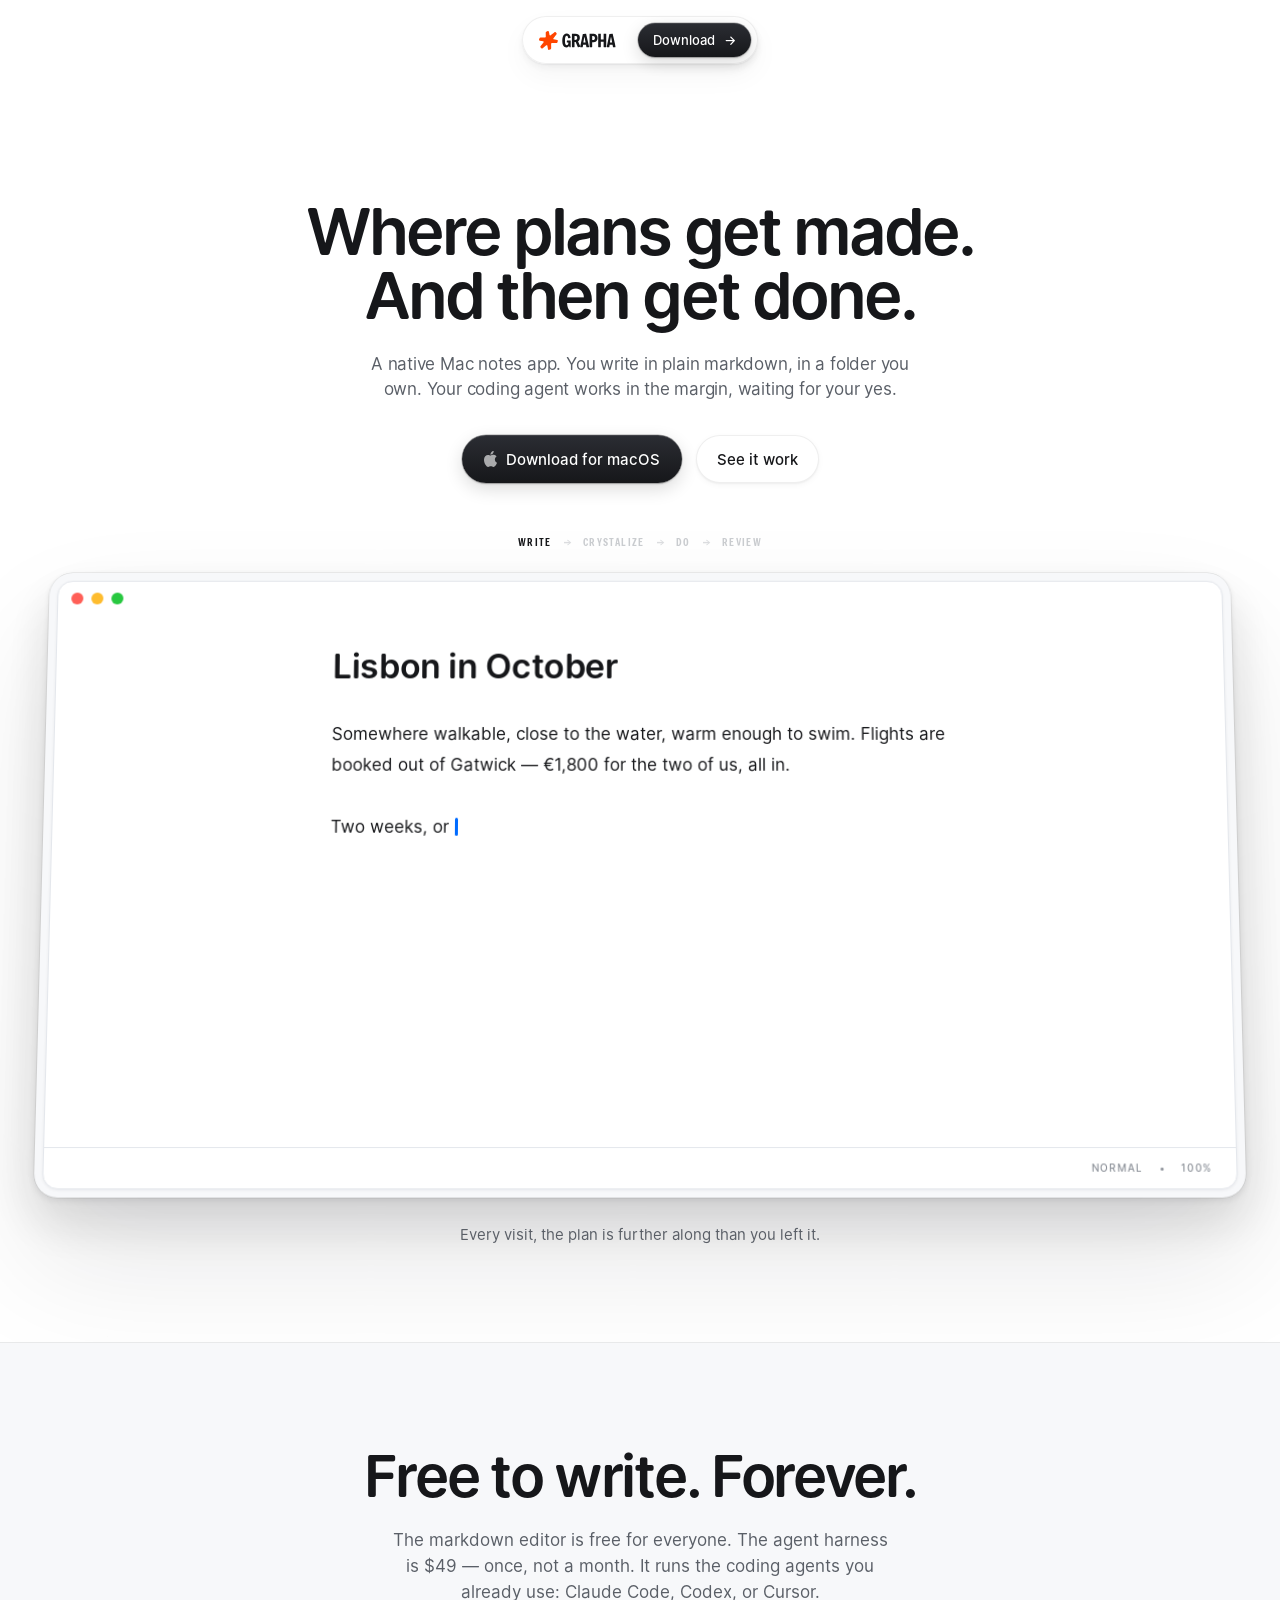
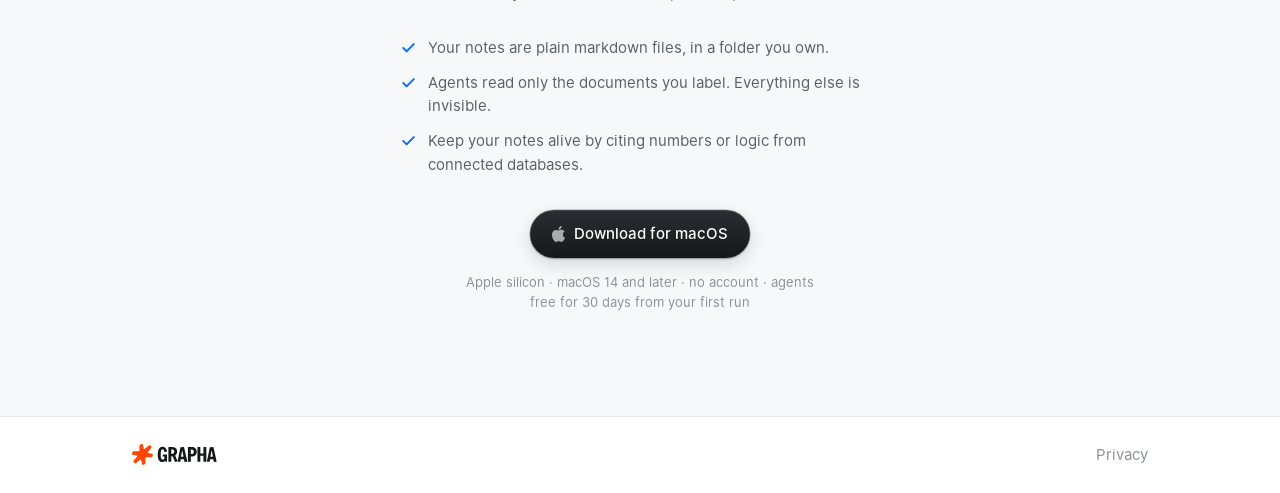
==== index.html @ da282845 "copy: the price is $49 Owner call, 2026-08-05 — decision 69 in the app repo. Both places the site st" ====
<!doctype html>
<html lang="en" id="top">
<head>
<meta charset="utf-8">
<meta name="viewport" content="width=device-width, initial-scale=1">
<title>Grapha — markdown notes your agents can work in</title>
<meta name="description" content="A native Mac notes app. Plain markdown in a folder you own, and your coding agent working inside it. Free to write, forever.">
<link rel="canonical" href="https://grapha.ai/">
<meta name="theme-color" content="#FFFFFF" media="(prefers-color-scheme: light)">
<meta name="theme-color" content="#0B0C0E" media="(prefers-color-scheme: dark)">
<link rel="icon" href="favicon.svg" type="image/svg+xml">

<meta property="og:type" content="website">
<meta property="og:site_name" content="Grapha">
<!-- The social title is the headline, because it is read directly beneath the
     card, which now carries that same sentence in Lora. `<title>` above stays
     the keyword-bearing one: it is what a search result shows, with no image
     next to it to disagree with. -->
<meta property="og:title" content="Where plans get made. And then get done.">
<meta property="og:description" content="Plain markdown on your Mac. Label a document and your coding agent works inside it — commenting, suggesting, waiting for your yes.">
<meta property="og:image" content="https://grapha.ai/og.png">
<meta property="og:url" content="https://grapha.ai/">
<meta name="twitter:card" content="summary_large_image">

<link rel="preload" href="fonts/OpenRunde-Regular.woff2" as="font" type="font/woff2" crossorigin>
<link rel="preload" href="fonts/OpenRunde-Semibold.woff2" as="font" type="font/woff2" crossorigin>
<link rel="preload" href="fonts/Lora-roman-latin.woff2" as="font" type="font/woff2" crossorigin>
<link rel="stylesheet" href="styles.css">
<!-- `js` on the root lets the stylesheet pre-hide the demo's later beats. The
     static markup below is the FINISHED demo, so a dead script still shows a
     complete product shot. -->
<script>document.documentElement.classList.add('js')</script>
<!-- Gives the page a keyboard and a mouse: every click and keystroke the
     VISITOR makes. Independent of `demo.js` — the mock's auto-typing is
     deliberately silent, and neither file can reach the other. -->
<script src="sound.js" defer></script>
<script src="demo.js" defer></script>

<script type="application/ld+json">
{
  "@context": "https://schema.org",
  "@type": "SoftwareApplication",
  "name": "Grapha",
  "applicationCategory": "ProductivityApplication",
  "operatingSystem": "macOS 14",
  "description": "A native Mac notes app. Markdown files on your disk, coding agents in the margin, and nothing to file.",
  "offers": {
    "@type": "Offer",
    "price": "49",
    "priceCurrency": "USD",
    "description": "One payment. Free to write forever; the key unlocks the agents."
  }
}
</script>
</head>
<body>
<svg width="0" height="0" style="position:absolute" aria-hidden="true" focusable="false">
  <symbol id="grapha-wordmark" viewBox="0 0 804 199">
    <path fill-rule="evenodd" clip-rule="evenodd" d="M182.328 21.8473C185.977 25.4969 185.837 31.8187 181.998 36.6606L151.842 74.7017C148.225 79.2641 149.75 85.2522 154.774 86.2173L190.325 93.0461C196.08 94.1515 199.072 99.8552 197.091 105.945L193.588 116.712C191.731 122.421 186.092 126.608 180.443 126.473L136.043 125.412C131.259 125.298 126.787 129.75 126.876 134.539L127.733 180.944C127.838 186.608 123.611 192.236 117.888 194.056L107.163 197.467C101.055 199.409 95.3732 196.355 94.3269 190.566L87.6107 153.408C86.695 148.342 80.6898 146.768 76.0992 150.39L39.1223 179.566C34.2822 183.385 27.9773 183.517 24.3354 179.875L16.7342 172.274C13.0879 168.627 13.2246 162.313 17.0547 157.472L46.8165 119.853C50.4278 115.289 48.8975 109.305 43.873 108.344L7.38451 101.366C1.62463 100.264 -1.37145 94.5586 0.610627 88.4657L4.11006 77.7084C5.96738 71.999 11.6076 67.8114 17.2569 67.9475L61.822 69.0208C66.5868 69.1356 71.0475 64.7194 70.9913 59.943L70.4871 17.0614C70.4207 11.4185 74.638 5.83369 80.333 4.02281L91.1473 0.584066C97.2463 -1.35531 102.922 1.68673 103.98 7.46199L110.28 41.8691C111.208 46.9343 117.225 48.4932 121.81 44.856L159.937 14.6071C164.779 10.7654 171.104 10.6232 174.755 14.274L182.328 21.8473Z" fill="#FF4500"/>
    <path d="M287.104 171.604C273.712 171.604 263.11 165.714 255.298 153.934C247.61 142.154 243.766 124.67 243.766 101.482C243.766 86.23 245.378 73.024 248.602 61.864C251.826 50.704 256.91 42.086 263.854 36.01C270.922 29.934 280.036 26.896 291.196 26.896C299.752 26.896 306.882 28.88 312.586 32.848C318.29 36.692 322.63 42.024 325.606 48.844C328.401 54.8811 330.137 61.775 330.815 69.5257C330.944 71.0012 329.93 72.3205 328.481 72.6272L308.955 76.7604C307.151 77.1423 305.437 75.82 305.266 73.9836C304.941 70.5037 304.405 67.2698 303.658 64.282C302.79 60.19 301.302 56.904 299.194 54.424C297.21 51.944 294.234 50.704 290.266 50.704C285.058 50.704 281.152 53.06 278.548 57.772C275.944 62.484 274.208 68.746 273.34 76.558C272.472 84.246 272.038 92.678 272.038 101.854C272.038 107.558 272.224 113.2 272.596 118.78C272.968 124.236 273.774 129.196 275.014 133.66C276.254 138 278.114 141.534 280.594 144.262C283.198 146.866 286.608 148.168 290.824 148.168C295.04 148.168 298.326 147.052 300.682 144.82C303.162 142.464 304.898 139.612 305.89 136.264C307.006 132.916 307.564 129.692 307.564 126.592V122.152C307.564 120.495 306.22 119.152 304.564 119.152H293.85C292.045 119.152 290.649 117.57 290.873 115.78L292.727 100.948C292.915 99.4466 294.191 98.32 295.704 98.32H329.116C330.772 98.32 332.116 99.6631 332.116 101.32V166.371C332.116 167.876 331.001 169.148 329.509 169.345L322.216 170.31C320.664 170.516 319.216 169.493 318.889 167.962L317.691 162.352C317.102 159.593 312.998 158.897 311.073 160.959C309.279 162.883 307.179 164.695 304.774 166.396C299.814 169.868 293.924 171.604 287.104 171.604Z" fill="currentColor"/>
    <path d="M410.927 171.005C409.428 171.549 407.764 170.825 407.142 169.356L385.219 117.633C384.749 116.524 383.662 115.804 382.457 115.804H375.168C373.511 115.804 372.168 117.147 372.168 118.804V166C372.168 167.657 370.825 169 369.168 169H347.826C346.169 169 344.826 167.657 344.826 166V32.5C344.826 30.8431 346.169 29.5 347.826 29.5H379.794C394.922 29.5 406.702 32.972 415.134 39.916C423.566 46.736 427.782 57.586 427.782 72.466C427.782 80.402 426.108 87.408 422.76 93.484C419.938 98.8033 415.975 103.22 410.871 106.733C409.617 107.597 409.098 109.225 409.725 110.612L432.027 159.911C432.747 161.503 431.96 163.371 430.317 163.967L410.927 171.005ZM372.168 91.042C372.168 92.6988 373.511 94.042 375.168 94.042H378.492C384.444 94.042 389.528 92.306 393.744 88.834C398.084 85.362 400.254 79.968 400.254 72.652C400.254 64.592 398.27 59.012 394.302 55.912C390.334 52.812 385.064 51.262 378.492 51.262H375.168C373.511 51.262 372.168 52.6051 372.168 54.262V91.042Z" fill="currentColor"/>
    <path d="M500.502 171.35C498.984 171.495 497.599 170.478 497.282 168.986L492.389 145.896C492.095 144.51 490.872 143.518 489.454 143.518H464.478C463.012 143.518 461.762 144.576 461.519 146.021L458.082 166.497C457.839 167.942 456.588 169 455.123 169H434.374C432.473 169 431.052 167.255 431.436 165.393L458.711 33.2975C458.973 32.03 460.018 31.0733 461.303 30.9241L490.144 27.578C491.664 27.4016 493.073 28.398 493.414 29.8901L524.419 165.67C524.822 167.435 523.581 169.152 521.778 169.324L500.502 171.35ZM477.563 65.77C477.235 64.0167 474.713 64.0464 474.426 65.8069L474.401 65.956L464.833 117.276C464.489 119.122 465.905 120.826 467.782 120.826H484.706C486.595 120.826 488.013 119.102 487.65 117.249L477.563 65.77Z" fill="currentColor"/>
    <path d="M532.845 169C531.188 169 529.845 167.657 529.845 166V32.5C529.845 30.8431 531.188 29.5 532.845 29.5H562.953C579.445 29.5 591.907 33.22 600.339 40.66C608.895 47.976 613.173 58.826 613.173 73.21C613.173 87.718 608.833 98.878 600.153 106.69C591.597 114.378 579.197 118.222 562.953 118.222H560.187C558.53 118.222 557.187 119.565 557.187 121.222V166C557.187 167.657 555.844 169 554.187 169H532.845ZM557.187 92.53C557.187 94.1869 558.53 95.53 560.187 95.53H564.999C571.695 95.53 576.841 93.67 580.437 89.95C584.033 86.106 585.831 80.712 585.831 73.768C585.831 59.384 578.887 52.192 564.999 52.192H560.187C558.53 52.192 557.187 53.5351 557.187 55.192V92.53Z" fill="currentColor"/>
    <path d="M623.266 169C621.609 169 620.266 167.657 620.266 166V32.5C620.266 30.8431 621.609 29.5 623.266 29.5H644.608C646.265 29.5 647.608 30.8431 647.608 32.5V86.764C647.608 88.4208 648.951 89.764 650.608 89.764H673.996C675.653 89.764 676.996 88.4208 676.996 86.764V32.5C676.996 30.8431 678.339 29.5 679.996 29.5H701.338C702.995 29.5 704.338 30.8431 704.338 32.5V166C704.338 167.657 702.995 169 701.338 169H679.996C678.339 169 676.996 167.657 676.996 166V115.456C676.996 113.799 675.653 112.456 673.996 112.456H650.608C648.951 112.456 647.608 113.799 647.608 115.456V166C647.608 167.657 646.265 169 644.608 169H623.266Z" fill="currentColor"/>
    <path d="M778.848 171.35C777.33 171.495 775.945 170.478 775.628 168.986L770.735 145.896C770.442 144.51 769.218 143.518 767.801 143.518H742.824C741.359 143.518 740.108 144.576 739.865 146.021L736.428 166.497C736.185 167.942 734.934 169 733.469 169H712.72C710.819 169 709.398 167.255 709.782 165.393L737.057 33.2975C737.319 32.03 738.364 31.0733 739.649 30.9241L768.49 27.578C770.01 27.4016 771.419 28.398 771.76 29.8901L802.765 165.67C803.168 167.435 801.927 169.152 800.125 169.324L778.848 171.35ZM755.909 65.77C755.581 64.0167 753.059 64.0464 752.772 65.8069L752.747 65.956L743.179 117.276C742.835 119.122 744.251 120.826 746.128 120.826H763.053C764.941 120.826 766.36 119.102 765.997 117.249L755.909 65.77Z" fill="currentColor"/>
  </symbol>
</svg>

<!-- is-on in the markup so a script failure still shows a page. -->
<div id="e">
  <div class="grain" aria-hidden="true"></div>

  <div class="nav-hold">
    <nav class="nav">
      <a class="brand" href="#top" aria-label="Grapha">
        <svg class="wm" viewBox="0 0 804 199" role="img" aria-label="Grapha"><use href="#grapha-wordmark"/></svg>
      </a>
      <a class="cta" href="https://github.com/princeharshan/grapha-site/releases/latest/download/Grapha.dmg">Download <span aria-hidden="true">&rarr;</span></a>
    </nav>
  </div>

  <!-- ── Hero ──────────────────────────────────────────────────────────── -->
  <header class="hero">
    <div class="wrap">
      <!-- Two lines, one sentence each (owner, 2026-08-03). The space before
           the <br> is load-bearing: the phone breakpoint hides the break and
           lets `text-wrap: balance` re-wrap, and without it the words would
           weld into "made.And". A space immediately before a forced break is
           trimmed at the line end, so it costs the desktop composition
           nothing. -->
      <h1>Where plans get made. <br>And then get done.</h1>
      <p class="sub">
        A native Mac notes app. You write in plain markdown, in a folder you
        own. Your coding agent works in the margin, waiting for your yes.
      </p>
      <div class="buttons">
        <a class="cta" href="https://github.com/princeharshan/grapha-site/releases/latest/download/Grapha.dmg">
          <svg class="os" width="13" height="16" viewBox="0 0 814 1000" fill="currentColor" aria-hidden="true"><path d="M788.1 340.9c-5.8 4.5-108.2 62.2-108.2 190.5 0 148.4 130.3 200.9 134.2 202.2-.6 3.2-20.7 71.9-68.7 141.9-42.8 61.6-87.5 123.1-155.5 123.1s-85.5-39.5-164-39.5c-76.5 0-103.7 40.8-165.9 40.8s-105.6-57-155.5-127C46.7 790.7 0 663 0 541.8c0-194.4 126.4-297.5 250.8-297.5 66.1 0 121.2 43.4 162.7 43.4 39.5 0 101.1-46 176.3-46 28.5 0 130.9 2.6 198.3 99.2zm-234-181.5c31.1-36.9 53.1-88.1 53.1-139.3 0-7.1-.6-14.3-1.9-20.1-50.6 1.9-110.8 33.7-147.1 75.8-28.5 32.4-55.1 83.6-55.1 135.5 0 7.8 1.3 15.6 1.9 18.1 3.2.6 8.4 1.3 13.6 1.3 45.4 0 102.5-30.4 135.5-71.3z"/></svg>
          Download for macOS
        </a>
        <a class="cta-quiet" href="#demo">See it work</a>
      </div>
    </div>

    <!--
      The product, drawn to the app's own measurements rather than sketched:
      the 8px grey frame on all four sides, the traffic lights landing ON the
      white card, the Esc pill inside it, a 660px Lora reading column, the 40px
      bottom bar at 10px/0.12em, and the comments panel sitting in the grey the
      canvas floats on. Numbers from `editor/src/host/host.css` and
      `Grapha/UI/GraphaDesign.swift`, not from a screenshot.

      It is also the demo. demo.js plays the loop inside it on repeat —
      typing, a comment sliding in, the checklist ticking, a suggestion —
      until the visitor interacts: the chapter names jump the playhead, and
      Accept/Reject are real. Deciding stops the theatre and hands the
      visitor the pen (the column becomes editable). The markup below is the
      FINISHED state, so with no script the page still shows a complete
      product shot.
    -->
    <div class="stage" id="demo">
      <div class="glow" aria-hidden="true"></div>
      <div class="demo-steps">
        <button class="dstep" type="button" data-ch="0">Write</button><span class="darr" aria-hidden="true">&rarr;</span>
        <button class="dstep" type="button" data-ch="1">Crystalize</button><span class="darr" aria-hidden="true">&rarr;</span>
        <button class="dstep" type="button" data-ch="2">Do</button><span class="darr" aria-hidden="true">&rarr;</span>
        <button class="dstep on" type="button" data-ch="3">Review</button>
        <button class="dreplay" type="button" hidden>Replay</button>
      </div>
      <div class="app-hold">
        <div class="app" id="app">
          <span class="app-lights" aria-hidden="true"><i></i><i></i><i></i></span>
          <div class="app-row">
            <div class="app-card">
              <span class="app-note" id="app-note" hidden>Edited just now</span>
              <div class="app-scroll">
                <div class="app-col" id="doc">
                  <h1>Lisbon in October</h1>
                  <p>
                    Somewhere walkable, close to the water, warm enough to
                    swim. Flights are booked out of Gatwick &mdash; &euro;1,800
                    for the two of us, all in.
                  </p>
                  <p id="p2"><span class="sug-del">Two weeks, or ten days &mdash; decide when it gets closer.</span> <span class="sug-add">10&ndash;19 October, nine nights.</span></p>
                  <div class="sug-bar" data-beat>
                    <span class="mark mark-claude"></span>
                    <span class="sug-who">Claude suggests</span>
                    <button class="mini rej" type="button">Reject</button>
                    <button class="mini ok" type="button">Accept</button>
                  </div>
                  <ul class="d-todo" data-beat>
                    <li class="done"><span class="dbox"><svg viewBox="0 0 16 16" fill="none" stroke="currentColor" stroke-width="2.4" stroke-linecap="round" stroke-linejoin="round"><path d="M3 8.4 6.2 11.6 13 4.8"/></svg></span>Shortlist walkable neighbourhoods</li>
                    <li class="done"><span class="dbox"><svg viewBox="0 0 16 16" fill="none" stroke="currentColor" stroke-width="2.4" stroke-linecap="round" stroke-linejoin="round"><path d="M3 8.4 6.2 11.6 13 4.8"/></svg></span>Compare flights, three sources</li>
                    <li><span class="dbox"><svg viewBox="0 0 16 16" fill="none" stroke="currentColor" stroke-width="2.4" stroke-linecap="round" stroke-linejoin="round"><path d="M3 8.4 6.2 11.6 13 4.8"/></svg></span>Book the apartment</li>
                  </ul>
                  <p class="d-budget" data-beat>Left after flights: <span class="chip-metric" id="chip">&euro;1,240</span>.</p>
                </div>
              </div>
              <div class="app-bar">
                <span class="bpill lp-violet" id="bar-label">TRIP</span>
                <span class="bgrow"></span>
                <span class="bi">Normal</span>
                <span class="bsep">&bull;</span>
                <span class="bi bnum">100%</span>
              </div>
            </div>

            <div class="app-panel" id="panel">
              <div class="pcard" id="pcard">
                <div class="ptype">Comment</div>
                <div class="pquote">Two weeks, or ten days &mdash; decide when it gets closer.</div>
                <div class="pwho">
                  <span class="mark mark-claude"></span>
                  <span class="pname">Claude</span>
                  <span class="pwhen">just now</span>
                </div>
                <p class="pbody">
                  The dates decide everything else &mdash; the flights, the
                  apartment, whether the water is still warm. The cheapest
                  window that fits your list: 10&ndash;19 October.
                </p>
                <div class="pacts">
                  <button class="pbtn" type="button" data-act="resolve">Resolve</button>
                </div>
              </div>
            </div>
          </div>
        </div>
      </div>
      <p class="stage-foot">Every visit, the plan is further along than you left it.<span class="foot-hint" hidden> Go on &mdash; click in and type.</span></p>
    </div>
  </header>

  <!-- ── Free / price ──────────────────────────────────────────────────
       The one section after the loop. The editor is free; the harness is the
       thing with a price, said once and quietly. The claims the deleted
       sections used to make survive as the three ticks.
  -->
  <section id="e-price" class="end tinted">
    <div class="glow" aria-hidden="true"></div>
    <div class="wrap">
      <h2>Free to write. Forever.</h2>
      <p>
        The markdown editor is free for everyone. The agent harness is $49
        &mdash; once, not a month. It runs the coding agents you already use:
        Claude Code, Codex, or Cursor.
      </p>
      <ul class="ticks">
        <li><svg viewBox="0 0 16 16" fill="none" stroke="currentColor" stroke-width="1.8" stroke-linecap="round" stroke-linejoin="round"><path d="M3 8.4 6.2 11.6 13 4.8"/></svg><span>Your notes are plain markdown files, in a folder you own.</span></li>
        <li><svg viewBox="0 0 16 16" fill="none" stroke="currentColor" stroke-width="1.8" stroke-linecap="round" stroke-linejoin="round"><path d="M3 8.4 6.2 11.6 13 4.8"/></svg><span>Agents read only the documents you label. Everything else is invisible.</span></li>
        <li><svg viewBox="0 0 16 16" fill="none" stroke="currentColor" stroke-width="1.8" stroke-linecap="round" stroke-linejoin="round"><path d="M3 8.4 6.2 11.6 13 4.8"/></svg><span>Keep your notes alive by citing numbers or logic from connected databases.</span></li>
      </ul>
      <div class="buttons">
        <a class="cta" href="https://github.com/princeharshan/grapha-site/releases/latest/download/Grapha.dmg">
          <svg class="os" width="13" height="16" viewBox="0 0 814 1000" fill="currentColor" aria-hidden="true"><path d="M788.1 340.9c-5.8 4.5-108.2 62.2-108.2 190.5 0 148.4 130.3 200.9 134.2 202.2-.6 3.2-20.7 71.9-68.7 141.9-42.8 61.6-87.5 123.1-155.5 123.1s-85.5-39.5-164-39.5c-76.5 0-103.7 40.8-165.9 40.8s-105.6-57-155.5-127C46.7 790.7 0 663 0 541.8c0-194.4 126.4-297.5 250.8-297.5 66.1 0 121.2 43.4 162.7 43.4 39.5 0 101.1-46 176.3-46 28.5 0 130.9 2.6 198.3 99.2zm-234-181.5c31.1-36.9 53.1-88.1 53.1-139.3 0-7.1-.6-14.3-1.9-20.1-50.6 1.9-110.8 33.7-147.1 75.8-28.5 32.4-55.1 83.6-55.1 135.5 0 7.8 1.3 15.6 1.9 18.1 3.2.6 8.4 1.3 13.6 1.3 45.4 0 102.5-30.4 135.5-71.3z"/></svg>
          Download for macOS
        </a>
      </div>
      <p class="fine">Apple silicon &middot; macOS 14 and later &middot; no account &middot; agents free for 30 days from your first run</p>
    </div>
  </section>

  <footer>
    <div class="wrap">
      <div class="fbot">
        <a class="brand" href="#top" aria-label="Grapha">
          <svg class="wm" viewBox="0 0 804 199" role="img" aria-label="Grapha"><use href="#grapha-wordmark"/></svg>
        </a>
        <span class="grow"></span>
        <a href="privacy.html">Privacy</a>
      </div>
    </div>
  </footer>
</div>

</body>
</html>
---- styles.css ----
/* Generated by site/concepts/tools/mksite.py — edit concepts/base.css and concepts/e.css. */

@font-face { font-family: "Open Runde"; src: url("fonts/OpenRunde-Regular.woff2") format("woff2"); font-weight: 400; font-style: normal; font-display: swap; }
@font-face { font-family: "Open Runde"; src: url("fonts/OpenRunde-Medium.woff2") format("woff2"); font-weight: 500; font-style: normal; font-display: swap; }
@font-face { font-family: "Open Runde"; src: url("fonts/OpenRunde-Semibold.woff2") format("woff2"); font-weight: 600; font-style: normal; font-display: swap; }
@font-face { font-family: "Lora"; src: url("fonts/Lora-roman-latin.woff2") format("woff2"); font-weight: 400; font-style: normal; font-display: swap; }
@font-face { font-family: "Lora"; src: url("fonts/Lora-italic-latin.woff2") format("woff2"); font-weight: 400; font-style: italic; font-display: swap; }
@font-face { font-family: "JetBrains Mono"; src: url("fonts/JetBrainsMono-Regular.woff2") format("woff2"); font-weight: 400; font-style: normal; font-display: swap; }
@font-face { font-family: "Freeman"; src: url("fonts/Freeman-Regular.woff2") format("woff2"); font-weight: 400; font-style: normal; font-display: swap; }

/* Agent marks. Cursor's and Codex's are near-black, so each sits on the
   same faint neutral disc rather than a white badge — the app's own
   invisible-mask trick, which survives either ground. */
.mark { background-repeat: no-repeat; background-position: center; }
.mark-claude { background-image: url("logos/claude.png"); }
.mark-cursor { background-image: url("logos/cursor.png"); }
.mark-codex { background-image: url("logos/codex.png"); }

/* ═══════════════════════════════════════════════════════════════════════════
   Shared ground for the three landing-page concepts.

   Tokens start from the app's own (DESIGN-SYSTEM.md) and warm the *ground*
   only — this page is the edge layer, where the brand spec says colour and
   warmth are allowed. The editor surfaces drawn inside the page keep the
   app's real cool neutrals so a screenshot never disagrees with the product.
   ═══════════════════════════════════════════════════════════════════════════ */

:root {
  /* Ground — mostly pure white (owner, 2026-08-02). `--paper-deep` is the
     app's own grey (`--page` / GraphaDesign canvas) and is the CONTRAST
     ground: the few sections that need to separate, and nothing else. */
  --paper:        #FFFFFF;
  --paper-deep:   #F7F8FA;
  --surface:      #FFFFFF;
  --surface-sunk: #F7F8FA;

  /* The app's real editor neutrals — cool, unchanged, for product surfaces. */
  --app-canvas:   #F7F8FA;
  --app-surface:  #FFFFFF;
  --app-hairline: #E4E7EC;

  /* The primary button inverts with the ground: dark pill on light, light
     pill on dark. Declared as tokens so one `.cta` serves both themes. */
  --cta-top:  #2B2D33;
  --cta-bot:  #16171A;
  --cta-fg:   #FFFFFF;
  --cta-ts:   0 1px 1px rgba(0, 0, 0, 0.18);
  --cta-edge: rgba(255, 255, 255, 0.10);

  /* Atmosphere. Light pages get almost none of it; dark pages get all of it. */
  --grain:     0;
  /* Pure white means pure white (owner, 2026-08-02): no wash under the hero or
     the closing block, and no halo behind the primary button. Dark keeps all
     three — on a near-black ground the glow is what stops the page reading as
     one flat rectangle. */
  --glow-a:    transparent;
  --glow-b:    transparent;
  --halo-base: transparent;

  --ink:      #16171A;
  --ink-2:    #5A5F67;
  --ink-3:    #8B9098;
  --hairline: rgba(22, 23, 26, 0.065);
  --hairline-2: rgba(22, 23, 26, 0.13);

  --accent:      #006BFF;
  --accent-tint: #E3EEFF;
  --accent-ink:  #0057D1;

  /* Spark palette — the brand's content hues. Used one per section, never two
     in the same frame. */
  --sp-blue:   #0086FC;
  --sp-sky:    #57BEF7;
  --sp-violet: #7A5CFF;
  --sp-green:  #17B877;
  --sp-sun:    #FFB024;
  --sp-coral:  #F26B45;
  --sp-pink:   #F368AC;

  --tint-violet: #ECE7FF;
  --tint-green:  #DBF6EA;
  --tint-sun:    #FFF1D2;
  --tint-coral:  #FDE6DD;

  --font-ui:    "Open Runde", -apple-system, BlinkMacSystemFont, sans-serif;
  --font-prose: "Lora", Georgia, serif;
  --font-mono:  "JetBrains Mono", ui-monospace, SFMono-Regular, monospace;
  /* The page's display voice — the demo's chapter row, and nothing else. The
     hero was set in this and reverted to Open Runde (owner, 2026-08-03).
     Freeman ships ONE weight (400): anything set in it must ask for 400, or
     the browser synthesises a bold and smears the drawing. */
  --font-display: "Freeman", "Open Runde", -apple-system, sans-serif;

  /* One scale, used everywhere. */
  --t-11: 11px; --t-13: 13px; --t-15: 15px; --t-17: 17px;
  --t-21: 21px; --t-27: 27px; --t-34: 34px; --t-44: 44px; --t-60: 60px;

  --r-chip: 8px; --r-control: 12px; --r-card: 16px; --r-big: 24px; --r-pill: 999px;

  --page: 1080px;
  --column: 680px;

  /* Single light source, top-down, neutral-not-black (visual-shadow-direction,
     visual-no-pure-black-shadow, visual-layered-shadows). */
  --lift-1: 0 1px 2px rgba(22, 23, 26, 0.05),
            0 2px 6px rgba(22, 23, 26, 0.04);
  --lift-2: 0 1px 2px rgba(22, 23, 26, 0.06),
            0 4px 10px rgba(22, 23, 26, 0.05),
            0 12px 28px rgba(22, 23, 26, 0.04);
  --lift-3: 0 2px 4px rgba(22, 23, 26, 0.07),
            0 10px 24px rgba(22, 23, 26, 0.07),
            0 32px 64px rgba(22, 23, 26, 0.07);

  --t-press: 140ms;
  --t-state: 220ms;
  --t-move:  340ms;
  --ease-out: cubic-bezier(0.22, 1, 0.36, 1);
  --ease-in:  cubic-bezier(0.64, 0, 0.78, 0);
  --ease-soft: cubic-bezier(0.2, 0.85, 0.25, 1);
}

@media (prefers-color-scheme: dark) { :root { color-scheme: dark; } }
:root[data-theme="dark"] { color-scheme: dark; }
:root[data-theme="light"] { color-scheme: light; }

/* Token-level dark. Components never style inside a media query. */
@media (prefers-color-scheme: dark) {
  :root {
    /* Night is nearly black (owner, 2026-08-02: "I also like the blackness of
       dark mode, of option D"). These are D's grounds — the page darker than
       the cards it holds, so elevation still reads without a single hairline
       getting brighter. */
    --paper:        #0B0C0E;
    --paper-deep:   #08090A;
    --surface:      #17181C;
    --surface-sunk: #101115;

    --app-canvas:   #101114;
    --app-surface:  #1A1B1F;
    --app-hairline: #26272C;

    --cta-top:  #FFFFFF;
    --cta-bot:  #E6E7EA;
    --cta-fg:   #0E0F12;
    --cta-ts:   none;
    --cta-edge: rgba(255, 255, 255, 0.90);

    --grain:     0.5;
    --glow-a:    rgba(76, 147, 255, 0.46);
    --glow-b:    rgba(122, 92, 255, 0.20);
    --halo-base: rgba(76, 147, 255, 0.30);

    --ink:      #F2F3F5;
    --ink-2:    #A8ADB5;
    --ink-3:    #767B83;
    --hairline: rgba(255, 250, 245, 0.10);
    --hairline-2: rgba(255, 250, 245, 0.18);

    --accent:      #3A8BFF;
    --accent-tint: #16243D;
    --accent-ink:  #77AEFF;

    --tint-violet: #221D3B;
    --tint-green:  #0E2A21;
    --tint-sun:    #2E2413;
    --tint-coral:  #301B15;

    --lift-1: inset 0 1px 0 0 rgba(255, 250, 245, 0.05),
              0 1px 2px rgba(0, 0, 0, 0.40);
    --lift-2: inset 0 1px 0 0 rgba(255, 250, 245, 0.06),
              0 2px 4px rgba(0, 0, 0, 0.44),
              0 12px 32px rgba(0, 0, 0, 0.32);
    --lift-3: inset 0 1px 0 0 rgba(255, 250, 245, 0.07),
              0 4px 8px rgba(0, 0, 0, 0.48),
              0 32px 64px rgba(0, 0, 0, 0.42);
  }
}

:root[data-theme="dark"] {
  --paper:        #0B0C0E;
  --paper-deep:   #08090A;
  --surface:      #17181C;
  --surface-sunk: #101115;
  --cta-top:  #FFFFFF;
  --cta-bot:  #E6E7EA;
  --cta-fg:   #0E0F12;
  --cta-ts:   none;
  --cta-edge: rgba(255, 255, 255, 0.90);
  --grain:     0.5;
  --glow-a:    rgba(76, 147, 255, 0.46);
  --glow-b:    rgba(122, 92, 255, 0.20);
  --halo-base: rgba(76, 147, 255, 0.30);
  --app-canvas:   #101114;
  --app-surface:  #1A1B1F;
  --app-hairline: #26272C;
  --ink:      #F2F3F5;
  --ink-2:    #A8ADB5;
  --ink-3:    #767B83;
  --hairline: rgba(255, 250, 245, 0.10);
  --hairline-2: rgba(255, 250, 245, 0.18);
  --accent:      #3A8BFF;
  --accent-tint: #16243D;
  --accent-ink:  #77AEFF;
  --tint-violet: #221D3B;
  --tint-green:  #0E2A21;
  --tint-sun:    #2E2413;
  --tint-coral:  #301B15;
  --lift-1: inset 0 1px 0 0 rgba(255, 250, 245, 0.05),
            0 1px 2px rgba(0, 0, 0, 0.40);
  --lift-2: inset 0 1px 0 0 rgba(255, 250, 245, 0.06),
            0 2px 4px rgba(0, 0, 0, 0.44),
            0 12px 32px rgba(0, 0, 0, 0.32);
  --lift-3: inset 0 1px 0 0 rgba(255, 250, 245, 0.07),
            0 4px 8px rgba(0, 0, 0, 0.48),
            0 32px 64px rgba(0, 0, 0, 0.42);
}

:root[data-theme="light"] {
  --paper:        #FFFFFF;
  --paper-deep:   #F7F8FA;
  --surface:      #FFFFFF;
  --surface-sunk: #F7F8FA;
  --cta-top:  #2B2D33;
  --cta-bot:  #16171A;
  --cta-fg:   #FFFFFF;
  --cta-ts:   0 1px 1px rgba(0, 0, 0, 0.18);
  --cta-edge: rgba(255, 255, 255, 0.10);
  --grain:     0;
  /* Pure white means pure white (owner, 2026-08-02): no wash under the hero or
     the closing block, and no halo behind the primary button. Dark keeps all
     three — on a near-black ground the glow is what stops the page reading as
     one flat rectangle. */
  --glow-a:    transparent;
  --glow-b:    transparent;
  --halo-base: transparent;
  --app-canvas:   #F7F8FA;
  --app-surface:  #FFFFFF;
  --app-hairline: #E4E7EC;
  --ink:      #16171A;
  --ink-2:    #5A5F67;
  --ink-3:    #8B9098;
  --hairline: rgba(22, 23, 26, 0.065);
  --hairline-2: rgba(22, 23, 26, 0.13);
  --accent:      #006BFF;
  --accent-tint: #E3EEFF;
  --accent-ink:  #0057D1;
  --tint-violet: #ECE7FF;
  --tint-green:  #DBF6EA;
  --tint-sun:    #FFF1D2;
  --tint-coral:  #FDE6DD;
  --lift-1: 0 1px 2px rgba(22, 23, 26, 0.05), 0 2px 6px rgba(22, 23, 26, 0.04);
  --lift-2: 0 1px 2px rgba(22, 23, 26, 0.06), 0 4px 10px rgba(22, 23, 26, 0.05),
            0 12px 28px rgba(22, 23, 26, 0.04);
  --lift-3: 0 2px 4px rgba(22, 23, 26, 0.07), 0 10px 24px rgba(22, 23, 26, 0.07),
            0 32px 64px rgba(22, 23, 26, 0.07);
}

/* ── Reset ─────────────────────────────────────────────────────────────── */

*, *::before, *::after { box-sizing: border-box; }

body {
  margin: 0;
  background: var(--paper);
  color: var(--ink);
  font-family: var(--font-ui);
  font-size: var(--t-17);
  line-height: 1.55;
  font-synthesis: none;
  -webkit-font-smoothing: antialiased;
  text-rendering: optimizeLegibility;
  overflow-x: hidden;
}

img, svg { display: block; max-width: 100%; }
a { color: inherit; }
button { font: inherit; color: inherit; }

::selection { background: rgba(0, 107, 255, 0.16); }

:where(a, button, summary, [tabindex]):focus-visible {
  outline: 2px solid var(--accent);
  outline-offset: 3px;
  border-radius: 4px;
}

h1, h2, h3, h4 {
  margin: 0;
  font-weight: 600;              /* Bold caps at 600, never 700. */
  letter-spacing: -0.028em;
  line-height: 1.06;
  text-wrap: balance;
}
p { margin: 0; text-wrap: pretty; }

.u-mono { font-family: var(--font-mono); font-variant-numeric: tabular-nums; }
.u-num  { font-variant-numeric: tabular-nums; }

/* ── Small shared pieces every concept uses ────────────────────────────── */

.wrap { width: 100%; max-width: var(--page); margin: 0 auto; padding: 0 32px; }

/* Primary button — full shadow anatomy, one light source, subtle gradient. */
.cta {
  display: inline-flex;
  align-items: center;
  gap: 9px;
  height: 48px;
  padding: 0 22px;
  border: 0;
  border-radius: var(--r-pill);
  background: linear-gradient(to bottom, var(--cta-top), var(--cta-bot));
  color: var(--cta-fg);
  font-size: var(--t-15);
  font-weight: 500;
  text-decoration: none;
  white-space: nowrap;
  cursor: pointer;
  box-shadow:
    0 0 0 0.5px rgba(0, 0, 0, 0.28),
    inset 0 0 0 1px rgba(255, 255, 255, 0.05),
    inset 0 1px 0 var(--cta-edge),
    0 1px 2px rgba(22, 23, 26, 0.14),
    0 2px 5px rgba(22, 23, 26, 0.09),
    0 6px 14px rgba(22, 23, 26, 0.06);
  text-shadow: var(--cta-ts);
  transition: transform var(--t-press) var(--ease-out),
              box-shadow var(--t-press) var(--ease-out);
}
.cta:hover {
  box-shadow:
    0 0 0 0.5px rgba(0, 0, 0, 0.30),
    inset 0 0 0 1px rgba(255, 255, 255, 0.06),
    inset 0 1px 0 var(--cta-edge),
    0 2px 4px rgba(22, 23, 26, 0.16),
    0 6px 12px rgba(22, 23, 26, 0.10),
    0 14px 28px rgba(22, 23, 26, 0.08);
}
.cta:active { transform: scale(0.985); }
.cta .os { opacity: 0.62; }

.cta-quiet {
  display: inline-flex;
  align-items: center;
  gap: 8px;
  height: 48px;
  padding: 0 20px;
  border-radius: var(--r-pill);
  background: var(--surface);
  border: 1px solid var(--hairline);
  box-shadow: var(--lift-1);
  color: var(--ink);
  font-size: var(--t-15);
  font-weight: 500;
  text-decoration: none;
  transition: box-shadow var(--t-press) var(--ease-out),
              border-color var(--t-press) var(--ease-out),
              transform var(--t-press) var(--ease-out);
}
.cta-quiet:hover { box-shadow: var(--lift-2); border-color: var(--hairline-2); }
.cta-quiet:active { transform: scale(0.985); }

/* Eyebrow — uppercase needs tracking (type-letter-spacing-uppercase). */
.eyebrow {
  font-size: var(--t-11);
  font-weight: 600;
  letter-spacing: 0.11em;
  text-transform: uppercase;
}

/* A label as the app draws it: uppercase, unique, one of seven hues. */
.label-pill {
  display: inline-flex;
  align-items: center;
  height: 22px;
  padding: 0 9px;
  border-radius: var(--r-chip);
  font-size: var(--t-11);
  font-weight: 600;
  letter-spacing: 0.08em;
  white-space: nowrap;
}
.lp-violet { background: var(--tint-violet); color: var(--sp-violet); }
.lp-green  { background: var(--tint-green);  color: var(--sp-green); }
.lp-sun    { background: var(--tint-sun);    color: #B4700A; }
.lp-coral  { background: var(--tint-coral);  color: var(--sp-coral); }
.lp-blue   { background: var(--accent-tint); color: var(--accent-ink); }

/* A metric chip as the editor draws it: prose ink, one dotted blue rule. */
.chip-metric {
  border-bottom: 1px dotted rgba(0, 107, 255, 0.55);
  font-variant-numeric: tabular-nums;
  white-space: nowrap;
  cursor: default;
}

/* Agent marks. */
.avatar {
  display: grid;
  place-items: center;
  width: 22px; height: 22px;
  border-radius: 50%;
  background: var(--ink);
  color: var(--paper);
  font-size: 10px;
  font-weight: 600;
  letter-spacing: 0;
  flex: 0 0 auto;
}
.av-claude { background: #D97757; color: #fff; }
.av-codex  { background: #0B0B0B; color: #fff; }
.av-cursor { background: #E5E5E5; color: #111; }

/* Frames that hold a drawn product surface. Concentric radius: the inner
   window is (outer − padding). */
.frame {
  --pad: 12px;
  padding: var(--pad);
  border-radius: calc(var(--r-card) + var(--pad));
  background: var(--surface-sunk);
  border: 1px solid var(--hairline);
}
.frame > * { border-radius: var(--r-card); }

@media (prefers-reduced-motion: reduce) {
  *, *::before, *::after {
    animation-duration: 1ms !important;
    animation-iteration-count: 1 !important;
    transition-duration: 1ms !important;
    scroll-behavior: auto !important;
  }
}

@media (max-width: 860px) {
  :root { --t-60: 40px; --t-44: 32px; --t-34: 27px; }
  .wrap { padding: 0 20px; }
}


/* ═══════════════════════════════════════════════════════════════════════════
   Drawn product surfaces — shared by all three concepts.

   These are HTML/CSS reconstructions of the real app, not screenshots, so the
   page stays a single self-contained file with no image payload. Every value
   that has a counterpart in the app (canvas, hairline, reading column, Lora at
   17/1.65, the 9 % blue selection, the label pill, the dotted metric rule) is
   the app's value.
   ═══════════════════════════════════════════════════════════════════════════ */

/* ── The window ────────────────────────────────────────────────────────── */

.win {
  position: relative;
  overflow: hidden;
  background: var(--app-canvas);
  border: 1px solid var(--hairline);
  border-radius: var(--r-big);
  box-shadow: var(--lift-3);
}
.win-bar {
  display: flex;
  align-items: center;
  gap: 10px;
  height: 38px;
  padding: 0 14px;
}
.lights { display: flex; gap: 7px; }
.lights i { width: 11px; height: 11px; border-radius: 50%; display: block; }
.lights i:nth-child(1) { background: #FF5F57; }
.lights i:nth-child(2) { background: #FEBC2E; }
.lights i:nth-child(3) { background: #28C840; }
.win-title {
  font-size: var(--t-11);
  font-weight: 500;
  letter-spacing: 0.06em;
  text-transform: uppercase;
  color: var(--ink-3);
}
.win-body { padding: 0 8px 8px; }

/* The white writing card that floats inside the window on its 8px grey frame. */
.doc {
  background: var(--app-surface);
  border-radius: 15px;
  box-shadow: var(--lift-1);
  overflow: hidden;
}

/* ── The prose ─────────────────────────────────────────────────────────── */

.prose {
  max-width: var(--column);
  margin: 0 auto;
  padding: 34px 40px 40px;
  font-family: var(--font-prose);
  font-size: var(--t-17);
  line-height: 1.65;
  color: var(--ink);
  letter-spacing: 0;
}
.prose > * + * { margin-top: 15px; }
.prose h1 {
  font-family: var(--font-prose);
  font-size: 25px;
  font-weight: 600;
  line-height: 1.25;
  letter-spacing: -0.01em;
}
.prose h2 {
  font-family: var(--font-prose);
  font-size: var(--t-21);
  font-weight: 600;
  line-height: 1.3;
  letter-spacing: -0.005em;
  margin-top: 26px;
}
.prose ul { margin: 0; padding-left: 1.3em; }
.prose li + li { margin-top: 4px; }
.prose li::marker { color: var(--ink-3); }
.prose blockquote {
  margin: 0;
  padding-left: 16px;
  border-left: 2px solid var(--hairline-2);
  color: var(--ink-2);
  font-style: italic;
}
.prose code {
  padding: 1px 5px;
  border-radius: 6px;
  background: var(--surface-sunk);
  color: var(--ink-2);
  font-family: var(--font-mono);
  font-size: 0.8em;
}
.prose .sel { background: rgba(0, 107, 255, 0.09); border-radius: 2px; }
.prose .caret-pill {
  display: inline-block;
  width: 2.5px;
  height: 1.05em;
  vertical-align: -0.18em;
  margin: 0 -1px;
  border-radius: 1.5px;
  background: var(--accent);
  animation: caret-blink 1.1s steps(1, end) infinite;
}
@keyframes caret-blink { 0%, 55% { opacity: 1; } 56%, 100% { opacity: 0; } }

/* ── The bottom bar — the one place uppercase survives ─────────────────── */

.doc-bar {
  display: flex;
  align-items: center;
  gap: 12px;
  padding: 8px 16px;
  border-top: 1px solid var(--app-hairline);
  color: var(--ink-3);
  font-family: var(--font-ui);
}
.doc-bar span {
  font-size: var(--t-11);
  font-weight: 500;
  letter-spacing: 0.07em;
  text-transform: uppercase;
}
.doc-bar .grow { flex: 1; }
.doc-bar .dot { width: 3px; height: 3px; border-radius: 50%; background: currentColor; opacity: 0.6; }

/* ── A comment thread, as the right panel draws it ─────────────────────── */

.thread {
  padding: 14px;
  background: var(--surface);
  border: 1px solid var(--hairline);
  border-radius: var(--r-card);
  box-shadow: var(--lift-2);
  font-family: var(--font-ui);
}
.thread .quoted {
  padding-left: 10px;
  border-left: 2px solid var(--sp-sun);
  color: var(--ink-3);
  font-family: var(--font-prose);
  font-size: var(--t-13);
  font-style: italic;
  line-height: 1.5;
}
.msg { display: flex; gap: 10px; margin-top: 14px; }
.msg .who {
  font-size: var(--t-13);
  font-weight: 600;
  letter-spacing: -0.005em;
}
.msg .when { font-size: var(--t-11); color: var(--ink-3); margin-left: 6px; font-weight: 400; }
.msg .body { font-size: var(--t-13); line-height: 1.55; color: var(--ink-2); margin-top: 2px; }

/* ── A suggested edit, hunk by hunk ────────────────────────────────────── */

.hunk {
  overflow: hidden;
  background: var(--surface);
  border: 1px solid var(--hairline);
  border-radius: var(--r-card);
  box-shadow: var(--lift-2);
  font-family: var(--font-prose);
  font-size: var(--t-15);
  line-height: 1.6;
}
.hunk .row { padding: 9px 14px; display: flex; gap: 10px; }
.hunk .row + .row { border-top: 1px solid var(--hairline); }
.hunk .mk {
  font-family: var(--font-mono);
  font-size: var(--t-13);
  line-height: 1.75;
  flex: 0 0 auto;
  opacity: 0.75;
}
.hunk .del { background: color-mix(in srgb, var(--sp-coral) 9%, transparent); }
.hunk .del .mk { color: var(--sp-coral); }
.hunk .del .tx { color: var(--ink-3); text-decoration: line-through; text-decoration-thickness: 1px; }
.hunk .add { background: color-mix(in srgb, var(--sp-green) 10%, transparent); }
.hunk .add .mk { color: var(--sp-green); }
.hunk .foot {
  display: flex;
  align-items: center;
  gap: 8px;
  padding: 9px 12px;
  border-top: 1px solid var(--hairline);
  background: var(--surface-sunk);
  font-family: var(--font-ui);
}
.hunk .foot .grow { flex: 1; }
.hunk .src {
  display: inline-flex; align-items: center; gap: 7px;
  font-size: var(--t-11); color: var(--ink-3);
}
.mini {
  height: 28px;
  padding: 0 12px;
  border-radius: var(--r-chip);
  border: 1px solid var(--hairline);
  background: var(--surface);
  font-size: var(--t-13);
  font-weight: 500;
  cursor: pointer;
  box-shadow: var(--lift-1);
  transition: transform var(--t-press) var(--ease-out),
              box-shadow var(--t-press) var(--ease-out);
}
.mini:hover { box-shadow: var(--lift-2); }
.mini:active { transform: scale(0.96); }
.mini.ok { background: var(--sp-green); border-color: transparent; color: #fff; }

/* ── A chart, as the editor draws it ───────────────────────────────────── */

.chart {
  padding: 16px 18px 12px;
  background: var(--app-surface);
  border: 1px solid var(--app-hairline);
  border-radius: var(--r-control);
}
.chart .bars { display: flex; align-items: flex-end; gap: 10px; height: 118px; }
.chart .bars i {
  flex: 1;
  display: block;
  border-radius: 4px 4px 2px 2px;
  background: var(--sp-blue);
  transform-origin: bottom;
  animation: bar-rise 1.1s var(--ease-soft) both;
}
@keyframes bar-rise { from { transform: scaleY(0.02); } to { transform: scaleY(1); } }
.chart .axis {
  display: flex;
  justify-content: space-between;
  margin-top: 9px;
  font-family: var(--font-mono);
  font-size: 10px;
  color: var(--ink-3);
}

/* ── Home cards ────────────────────────────────────────────────────────── */

.hcard {
  padding: 16px 16px 13px;
  background: var(--app-surface);
  border: 1px solid var(--app-hairline);
  border-radius: 15px;
  box-shadow: var(--lift-1);
  font-family: var(--font-ui);
  transition: box-shadow var(--t-state) var(--ease-out),
              transform var(--t-state) var(--ease-out);
}
.hcard:hover { box-shadow: var(--lift-2); transform: translateY(-2px); }
.hcard h4 { font-size: var(--t-15); letter-spacing: -0.012em; }
.hcard p {
  margin-top: 6px;
  font-size: var(--t-13);
  line-height: 1.5;
  color: var(--ink-3);
  -webkit-mask-image: linear-gradient(180deg, #000 55%, transparent 100%);
  mask-image: linear-gradient(180deg, #000 55%, transparent 100%);
}
.hcard .foot {
  display: flex; align-items: center; gap: 6px;
  margin-top: 12px;
  font-size: var(--t-11);
  color: var(--ink-3);
}
.hcard .foot .grow { flex: 1; }
.hcard .avatar { width: 18px; height: 18px; font-size: 9px; }

/* ── A file listing, because the file is the point ─────────────────────── */

.files {
  padding: 14px 16px;
  background: var(--surface);
  border: 1px solid var(--hairline);
  border-radius: var(--r-card);
  font-family: var(--font-mono);
  font-size: var(--t-13);
  line-height: 2;
  color: var(--ink-2);
  box-shadow: var(--lift-1);
  overflow-x: auto;
}
.files b { color: var(--ink); font-weight: 400; }
.files .dim { color: var(--ink-3); }

/* ── The agent's own voice: the whisper ────────────────────────────────── */

.whisper {
  display: inline-flex;
  align-items: center;
  gap: 9px;
  padding: 7px 14px 7px 9px;
  border-radius: var(--r-pill);
  background: var(--surface);
  border: 1px solid var(--hairline);
  box-shadow: var(--lift-2);
  font-size: var(--t-13);
  color: var(--ink-2);
}
.spiral { width: 15px; height: 15px; flex: 0 0 auto; }
.spiral circle {
  fill: none;
  stroke: var(--accent);
  stroke-width: 1.6;
  stroke-linecap: round;
  stroke-dasharray: 20 34;
  transform-origin: center;
  animation: spin 1.15s linear infinite;
}
@keyframes spin { to { transform: rotate(360deg); } }

@media (max-width: 700px) {
  .prose { padding: 22px 20px 26px; }
}


/* ═══════════════════════════════════════════════════════════════════════════
   Concept E — the owner's cut.

   Assembled from the two concepts he kept: D's chrome (the small centred pill
   nav, the tilted product stage over a wash of light, the split feature rows,
   the price card) and B's warmth (the four-word value band, the detail cards,
   the spark-coloured chart). The floating sticker cluster B put either side of
   the headline is gone — owner, 2026-08-02: too noisy.

   Unlike D this is NOT single-theme. Every value comes from a token declared
   in base.css, so light and dark are the same page under two palettes — the
   glow, the grain and the primary button all follow the ground rather than
   being painted onto it.
   ═══════════════════════════════════════════════════════════════════════════ */

#e { background: var(--paper); color: var(--ink); }

/* Near-black flats band on cheap panels; the noise fixes it. `--grain` is 0
   in light, so the layer is inert rather than conditionally rendered. */
#e .grain {
  position: fixed; inset: 0; z-index: 0; pointer-events: none;
  opacity: var(--grain);
  background-image: url("data:image/svg+xml,%3Csvg xmlns='http://www.w3.org/2000/svg' width='160' height='160'%3E%3Cfilter id='n'%3E%3CfeTurbulence type='fractalNoise' baseFrequency='0.85' numOctaves='3' stitchTiles='stitch'/%3E%3CfeColorMatrix type='saturate' values='0'/%3E%3C/filter%3E%3Crect width='160' height='160' filter='url(%23n)' opacity='.05'/%3E%3C/svg%3E");
}
#e > *:not(.grain) { position: relative; z-index: 1; }

/* ── The mark ──────────────────────────────────────────────────────────── */

/* The real Grapha mark, from Assets.xcassets/grapha-mark. It is a filled
   shape, so it takes the accent directly rather than a stroke colour. */
#e .brand {
  display: inline-flex; align-items: center; gap: 9px;
  font-size: var(--t-15); font-weight: 600; letter-spacing: -0.02em;
  text-decoration: none;
}
/* The supplied wordmark: the mark keeps #FF4500, the letters take `color`. */
#e .brand .wm { height: 19px; width: auto; aspect-ratio: 804 / 199; flex: 0 0 auto; }
#e .brand { gap: 0; color: var(--ink); }
#e footer .brand .wm { height: 21px; }

/* The real vendor marks (build/mklogos.py) stand in for the letter avatars —
   the owner's call: an agent signs with its own logo, not an initial. */
/* Cursor's and Codex's marks are near-black, so on a dark surface they vanish.
   Every mark sits on the same faint neutral disc — the app's own "invisible
   mask" trick — which keeps them legible on either ground without inventing a
   white badge that reads as decoration. */
#e .mark {
  width: 22px; height: 22px;
  border-radius: 50%;
  background-color: color-mix(in srgb, var(--ink) 9%, transparent);
  background-size: 70%;
}

/* ── Nav: a small centred pill ─────────────────────────────────────────── */

#e .nav-hold {
  position: sticky; top: 0; z-index: 40;
  display: flex; justify-content: center;
  padding: 16px 16px 0;
}
#e .nav {
  display: flex; align-items: center; gap: 22px;
  padding: 6px 6px 6px 16px;
  border-radius: var(--r-pill);
  background: color-mix(in srgb, var(--surface) 78%, transparent);
  -webkit-backdrop-filter: saturate(180%) blur(22px);
  backdrop-filter: saturate(180%) blur(22px);
  border: 1px solid var(--hairline);
  box-shadow: var(--lift-2);
}
#e .nav-links { display: flex; gap: 18px; padding: 0 12px; }
#e .nav-links a { font-size: var(--t-13); color: var(--ink-3); text-decoration: none;
  transition: color var(--t-press) var(--ease-out); }
#e .nav-links a:hover { color: var(--ink); }
#e .nav .cta { height: 34px; padding: 0 15px; font-size: var(--t-13); }

/* On dark the button is the one lit object on the page, so it earns a halo. */
#e .cta { box-shadow:
    0 0 0 0.5px rgba(0, 0, 0, 0.30),
    inset 0 1px 0 var(--cta-edge),
    0 1px 2px rgba(0, 0, 0, 0.22),
    0 6px 18px rgba(0, 0, 0, 0.14),
    0 0 40px var(--glow-a); }
#e .cta:hover { box-shadow:
    0 0 0 0.5px rgba(0, 0, 0, 0.32),
    inset 0 1px 0 var(--cta-edge),
    0 2px 4px rgba(0, 0, 0, 0.24),
    0 10px 26px rgba(0, 0, 0, 0.18),
    0 0 60px var(--glow-a); }

/* ── Hero ──────────────────────────────────────────────────────────────── */

/* The headline wants air above it before it starts (owner, 2026-08-02) — more
   than D's 86px, not less, even though the type came down. A big headline can
   sit near the nav and still read as the top of the page; a smaller one needs
   the gap to say the same thing. */
/* 136px is 104 + 30% (owner, 2026-08-03), rounded to the 4px grid the rest of
   this sheet sits on. The phone value below moves by the same 30%. */
#e .hero { position: relative; padding: 136px 0 0; text-align: center; overflow: hidden; }
/* Three lines, and smaller than D's (owner, 2026-08-02: "the display font and
   the hero section is a little too large" — then, at 60px, "a little too
   small"). D's fluid 46-88px was drawn for a headline that took the full width
   in two lines; over three lines the same size becomes a wall. 70px is the
   landing point, and the block gets its height back from the extra line rather
   than from the type.

   Scoped to the hero's own column, because an unscoped `#e h1` also matched the
   H1 inside the product mock and centred a document title that the app draws
   hard against the reading column's left edge. */
#e .hero > .wrap h1 {
  margin: 0 auto;
  /* The break is authored, on the sentence boundary: two lines, one sentence
     each. `nowrap` below means the measure never adds a break of its own, so
     this is the only one — and the phone breakpoint drops it and re-balances.
     24ch still clears the longer line ("Where plans get made." is 21). */
  max-width: 24ch;
  font-size: clamp(34px, 5.1vw, 70px);
  text-wrap: nowrap;
  font-weight: 600;
  letter-spacing: -0.045em;
  line-height: 0.98;
}
/* The sub follows the headline down. It was set against an 84px display and
   left behind when that came to 70 — "it didn't shrink the body underneath in
   proportion" (owner, 2026-08-02). 84:21 was a 4:1 ratio; 70:17 holds it, and
   17 is on the scale where 17.5 would not be. */
#e .sub {
  margin: 24px auto 0;
  max-width: 50ch;
  font-size: var(--t-17);
  line-height: 1.45;
  color: var(--ink-2);
  letter-spacing: -0.012em;
}
#e .buttons { display: flex; justify-content: center; align-items: center; gap: 14px;
  margin-top: 34px; flex-wrap: wrap; }

/* ── The stage: the product, drawn to the app's own measurements ────────── */

/* The hero above is centred; a document is not. */
#e .stage {
  position: relative;
  margin-top: 52px;
  padding: 0 24px 96px;
  perspective: 2000px;
  text-align: left;
}
#e .glow {
  position: absolute;
  left: 50%; top: 40px;
  width: min(1240px, 120%); height: 560px;
  transform: translateX(-50%);
  background:
    radial-gradient(48% 52% at 50% 42%, var(--glow-a), transparent 70%),
    radial-gradient(70% 62% at 50% 50%, var(--glow-b), transparent 74%);
  filter: blur(34px);
  pointer-events: none;
}

/* One shallow tilt that lies down when you approach it. D's gesture, kept; the
   detached floating side-card it used to fly alongside is gone, because the app
   has no such object — the comments panel lives INSIDE the window, in the grey
   the writing canvas floats on. */
#e .app-hold {
  position: relative;
  max-width: 1180px;
  margin: 0 auto;
  transform: rotateX(5deg);
  transform-origin: 50% 0;
  transition: transform 560ms var(--ease-soft);
}
#e .app-hold:hover { transform: rotateX(0deg); }

/* The window. `--app-canvas` is the app grey; the card inside it is white with
   an EQUAL 8px frame on all four sides (owner, 2026-07-23). */
/* CONCENTRIC: outer radius = inner radius + frame. The card inside is 15px (the
   app's own `--r-card`) on an 8px frame, so the window is 23px. It read wrong at
   14px because the inner corner was then ROUNDER than the outer one containing
   it — two arcs bending against each other, and the grey frame pinching thin at
   the corner while staying 8px along the edges. Change one of these three
   numbers and you owe the other two. */
#e .app {
  position: relative;
  padding: 8px;
  border-radius: 23px;
  background: var(--app-canvas);
  box-shadow:
    0 0 0 0.5px var(--hairline-2),
    0 2px 6px rgba(22, 23, 26, 0.10),
    0 24px 48px rgba(22, 23, 26, 0.13),
    0 60px 120px rgba(22, 23, 26, 0.10);
}

/* macOS puts these at the window's top-left; Grapha nudges them in by 10/9, so
   they land on the white card rather than hugging the corner. Nudged further
   in again on the landing page (owner, 2026-08-03) — the shot is a portrait of
   the window, not a screenshot of it, and the extra air reads as deliberate. */
#e .app-lights {
  position: absolute; z-index: 3;
  left: 22px; top: 20px;
  display: flex; gap: 8px;
}
#e .app-lights i { width: 12px; height: 12px; border-radius: 50%; display: block; }
#e .app-lights i:nth-child(1) { background: #FF5F57; }
#e .app-lights i:nth-child(2) { background: #FEBC2E; }
#e .app-lights i:nth-child(3) { background: #28C840; }

/* The canvas and the panel are flex siblings — which is exactly why the panel
   PUSHES the writing column instead of covering it (decision 54). No gap: a
   flex gap survives the panel closing to zero width, leaving the right side
   of the frame 16px while the other three sit at 8px. The 8px seam lives in
   the panel's own open padding instead. */
#e .app-row { display: flex; height: 604px; }

#e .app-card {
  position: relative;
  flex: 1 1 auto;
  min-width: 0;
  display: flex;
  flex-direction: column;
  overflow: hidden;
  border-radius: 15px;
  background: var(--app-surface);
  border: 1px solid var(--app-hairline);
  box-shadow: 0 1px 3px rgba(18, 18, 32, 0.06);
}

#e .app-scroll { flex: 1 1 auto; min-height: 0; overflow: hidden; }

/* The 660px reading measure, 17/31. The real app opens a note with
   `leading × 6` of air above the title; the mock shows the document nudged up
   so the bar and the panel fit in one frame.

   The document is set in the app's own sans (owner, 2026-08-03) — it was Lora,
   the cycler's SERIF, and the bar below now reads NORMAL to match. Open Runde
   tops out at Semibold, so the title asks for 600, not the 700 it carried in a
   400-only Lora build: 700 here would be a face the browser has to invent. */
#e .app-col {
  max-width: 660px;
  margin: 0 auto;
  padding: 64px 24px 0;
  font-family: var(--font-ui);
  font-size: 17px;
  line-height: 31px;
  color: var(--ink);
}
#e .app-col > * + * { margin-top: 31px; }
#e .app-col h1 {
  font-family: var(--font-ui);
  font-size: 34px; font-weight: 600;
  line-height: 1.3; letter-spacing: -0.011em;
}
#e .app-col p { font-family: var(--font-ui); }
#e .app-col ul { margin: 0; padding-left: 1.25em; }
#e .app-col li::marker { color: var(--ink-3); }
#e .app-col .sel { background: rgba(0, 107, 255, 0.09); border-radius: 2px; }
/* Ours, not the browser's: a 2.7px rounded pill that rests between keystrokes. */
#e .app-col .caret-pill {
  display: inline-block;
  width: 2.7px; height: 1.05em;
  margin: 0 0 -0.18em 1px;
  border-radius: 2px;
  background: var(--accent);
  animation: caret-rest 1.1s steps(1, end) infinite;
}
@keyframes caret-rest { 0%, 55% { opacity: 1 } 56%, 100% { opacity: 0 } }

/* The bottom bar, pinned inside the card: 40px, 16px side padding, one hairline
   above it, items at 10px / 500 / 0.12em uppercase. */
#e .app-bar {
  flex: 0 0 auto;
  display: flex; align-items: center; gap: 0;
  height: 40px; padding: 0 16px;
  border-top: 1px solid var(--app-hairline);
  font-size: 10px; font-weight: 500; letter-spacing: 0.12em;
  text-transform: uppercase;
  color: var(--ink-3);
}
#e .app-bar .bi { padding: 4px 8px; border-radius: 5px; }
#e .app-bar .bnum { font-variant-numeric: tabular-nums; }
#e .app-bar .bsep { margin: 0 8px; letter-spacing: 0; }
#e .app-bar .bgrow { flex: 1; }
/* The label in the bar. It inherited only its two tint colours from `.lp-violet`
   and none of `.label-pill`'s anatomy, so it drew as a SQUARE block with the word
   sitting off-centre — a bare `<span>` with a height is not a box that centres
   anything. `inline-flex` + `align-items: center` is what actually centres it;
   the height alone never did. Radius 5 is the bar's own (`--bar-item-radius` in
   the app, and `.bi` beside it here), so the row reads as one set of chips. */
#e .app-bar .bpill {
  display: inline-flex;
  align-items: center;
  justify-content: center;
  height: 18px;
  padding: 0 7px;
  border-radius: 5px;
  font-size: 9px;
  line-height: 1;
}

/* The comments panel: embedded in the grey rather than floating on it. The
   left padding is the 8px seam between the card and the panel; box-sizing
   keeps the 290px pcard inside the 300px basis. */
#e .app-panel { flex: 0 0 300px; padding: 18px 0 0 10px; box-sizing: border-box; }
#e .pcard {
  padding: 16px;
  border-radius: 15px;
  background: var(--app-surface);
  border: 1px solid var(--app-hairline);
}
#e .ptype { margin-bottom: 10px; font-size: 11px; font-weight: 500; color: var(--ink-3); }
#e .pquote {
  margin-bottom: 12px; padding-left: 10px;
  border-left: 2px solid var(--sp-sun);
  font-family: var(--font-prose); font-size: 13px; font-style: italic;
  color: var(--ink-2);
}
#e .pwho { display: flex; align-items: center; gap: 6px; margin-bottom: 8px; }
#e .pwho .mark { width: 24px; height: 24px; background-color: transparent; }
#e .pname { font-size: 14px; font-weight: 600; }
#e .pwhen { margin-left: auto; font-size: 11px; color: var(--ink-3); }
#e .pbody { font-size: 14px; line-height: 1.5; color: var(--ink); }
#e .pacts { display: flex; gap: 6px; margin-top: 14px; }
#e .pbtn {
  flex: 1; height: 30px;
  border: 1px solid var(--app-hairline); border-radius: 10px;
  background: var(--app-surface);
  font-size: 11px; font-weight: 500;
  cursor: pointer;
  transition: background var(--t-press) var(--ease-out),
              border-color var(--t-press) var(--ease-out);
}
#e .pbtn:hover { background: var(--surface-sunk); border-color: var(--hairline-2); }

/* ── Ground rhythm ─────────────────────────────────────────────────────── */

/* The page is white. `.tinted` is the exception — the app's own grey, used
   only where a section has to separate from the one above it (owner,
   2026-08-02: "mostly pure white except a few sections that need contrast"). */
#e .tinted { background: var(--paper-deep); border-block: 1px solid var(--hairline); }

/* ── The loop ──────────────────────────────────────────────────────────────
   The page's thesis, so it gets a stage: four cards, each carrying one real
   fragment of the app rather than an icon standing in for it. `<ol>` because
   the order is load-bearing — Write, Crystalize, Do, Review is the product's
   own loop, not a decorative sequence — and the step names carry it, so no
   `01/02/03` counters are needed on top. */

#e .loop {
  display: grid;
  grid-template-columns: repeat(2, minmax(0, 1fr));
  gap: 16px;
  margin: 44px 0 0;
  padding: 0;
  list-style: none;
  counter-reset: none;
}
#e .loop > li {
  padding: 26px;
  border-radius: var(--r-big);
  background: var(--surface);
  border: 1px solid var(--hairline);
  transition: transform 400ms var(--ease-soft), box-shadow 400ms var(--ease-soft);
}
#e .loop > li:hover { transform: translateY(-4px); box-shadow: var(--lift-2); }
#e .loop .step {
  display: block;
  font-size: var(--t-11); font-weight: 600; letter-spacing: 0.11em;
  text-transform: uppercase; color: var(--accent);
}
#e .loop h4 { margin-top: 10px; font-size: var(--t-21); letter-spacing: -0.025em; }
#e .loop > li > p { margin-top: 8px; font-size: var(--t-15); line-height: 1.55; color: var(--ink-2); }

/* Concentric: the well sits inside the card's 26px padding. */
#e .lstage {
  display: flex; flex-direction: column; justify-content: center; gap: 12px;
  min-height: 152px;
  margin-top: 20px;
  padding: 18px;
  border-radius: var(--r-card);
  background: var(--paper-deep);
  border: 1px solid var(--hairline);
}

/* 1 — the rough version, in the user's own serif voice. */
#e .lrough { font-family: var(--font-prose); font-size: var(--t-15); line-height: 1.75; }
#e .lrough b { display: block; margin-bottom: 6px; font-size: var(--t-21); font-weight: 600;
  letter-spacing: -0.011em; }
#e .lrough div { color: var(--ink-2); }

/* 2 — an anchored comment, as the panel draws it. */
#e .lcomment { display: flex; gap: 10px; align-items: flex-start; }
#e .lcomment .mark { width: 24px; height: 24px; background-color: transparent; flex: 0 0 auto; }
#e .lname { font-size: var(--t-13); font-weight: 600; }
#e .lcomment p { margin-top: 4px; font-size: var(--t-13); line-height: 1.5; color: var(--ink-2); }

/* 3 — checked-off work, and one instrument carrying one fact. */
#e .ltodo { margin: 0; padding: 0; list-style: none; display: grid; gap: 9px; }
#e .ltodo li { display: flex; gap: 9px; align-items: center;
  font-family: var(--font-prose); font-size: var(--t-15); color: var(--ink); }
#e .ltodo svg { width: 15px; height: 15px; flex: 0 0 auto; color: var(--sp-green); }
#e .ltodo .box { width: 13px; height: 13px; margin: 0 1px; flex: 0 0 auto;
  border: 1.5px solid var(--hairline-2); border-radius: 4px; }
#e .ltodo .done { color: var(--ink-3); text-decoration: line-through;
  text-decoration-thickness: 1px; text-decoration-color: var(--hairline-2); }
#e .linstr {
  margin-top: 4px; padding: 11px 13px;
  border-radius: var(--r-control);
  background: var(--surface);
  border: 1px solid var(--hairline);
}
#e .lfact { font-size: var(--t-13); font-weight: 500; font-variant-numeric: tabular-nums; }
#e .lbar { display: block; height: 3px; margin-top: 9px; border-radius: 2px;
  background: var(--hairline-2); overflow: hidden; }
#e .lbar i { display: block; height: 100%; border-radius: 2px; background: var(--sp-green); }

/* 4 — a review hunk, at card scale. */
#e .lhunk { border-radius: var(--r-control); overflow: hidden; background: var(--surface);
  border: 1px solid var(--hairline); }
#e .lhunk .row { display: flex; gap: 9px; padding: 8px 12px;
  font-family: var(--font-prose); font-size: var(--t-13); }
#e .lhunk .mk { font-family: var(--font-mono); font-size: var(--t-11); width: 9px; flex: 0 0 auto; }
#e .lhunk .del { background: color-mix(in srgb, var(--sp-coral) 9%, transparent); }
#e .lhunk .del .mk { color: var(--sp-coral); }
#e .lhunk .del .tx { color: var(--ink-3); text-decoration: line-through; text-decoration-thickness: 1px; }
#e .lhunk .add { background: color-mix(in srgb, var(--sp-green) 10%, transparent); }
#e .lhunk .add .mk { color: var(--sp-green); }
#e .lhunk .foot { display: flex; align-items: center; gap: 8px; padding: 9px 12px;
  border-top: 1px solid var(--hairline); font-size: var(--t-11); color: var(--ink-3); }
#e .lhunk .src { display: inline-flex; align-items: center; gap: 6px; }
#e .lhunk .src .mark { width: 15px; height: 15px; background-color: transparent; }
#e .lhunk .grow { flex: 1; }
#e .lhunk .mini { height: 25px; padding: 0 11px; border-radius: 7px; cursor: pointer;
  background: var(--surface); border: 1px solid var(--hairline); color: var(--ink);
  font-size: var(--t-11); font-weight: 500; }
#e .lhunk .mini.ok { background: var(--sp-green); border-color: transparent; color: #fff; }

#e .loop-foot {
  margin-top: 28px; text-align: center;
  font-size: var(--t-21); letter-spacing: -0.015em; color: var(--ink-2);
}

/* ── Split feature rows ────────────────────────────────────────────────── */

#e section { padding: 104px 0; }
#e .eyebrow { color: var(--accent); }
#e h2 {
  font-size: clamp(32px, 4.2vw, 54px);
  font-weight: 600;
  letter-spacing: -0.04em;
  line-height: 1.03;
  margin-top: 14px;
}
#e .lead { margin-top: 20px; max-width: 46ch; font-size: var(--t-17);
  line-height: 1.62; color: var(--ink-2); }

#e .split { display: grid; grid-template-columns: minmax(0,.88fr) minmax(0,1.12fr);
  gap: 60px; align-items: center; }
#e .split.flip > *:first-child { order: 2; }
#e .split h2 { font-size: clamp(28px, 3.2vw, 42px); }

/* A pane, tilted, with its own light under it. */
#e .tilt { position: relative; }
#e .tilt::before {
  content: "";
  position: absolute; inset: 12% 6% -6%;
  background: radial-gradient(50% 60% at 50% 50%, var(--halo, var(--halo-base)), transparent 70%);
  filter: blur(30px);
  z-index: 0;
}
#e .tilt > * { position: relative; z-index: 1; }
#e .tilt.l > * { transform: rotateZ(-1.6deg); }
#e .tilt.r > * { transform: rotateZ(1.6deg); }

#e .ticks { margin: 26px 0 0; padding: 0; list-style: none; display: grid; gap: 12px; }
#e .ticks li { display: flex; gap: 11px; align-items: flex-start;
  font-size: var(--t-15); color: var(--ink-2); }
#e .ticks b { color: var(--ink); font-weight: 500; }
#e .ticks svg { width: 17px; height: 17px; margin-top: 3px; flex: 0 0 auto; color: var(--accent); }

/* ── The scope card: what a run was handed, and what it wasn't ──────────── */

#e .scope {
  padding: 18px;
  border-radius: var(--r-big);
  background: var(--surface);
  border: 1px solid var(--hairline);
  box-shadow: var(--lift-2);
}
#e .scope-head {
  display: flex; align-items: center; gap: 8px;
  padding-bottom: 12px; margin-bottom: 4px;
  border-bottom: 1px solid var(--hairline);
  font-size: var(--t-13); font-weight: 500;
}
#e .scope-head .mark { width: 20px; height: 20px; background-color: transparent; }
#e .scope-row {
  display: flex; align-items: center; gap: 10px;
  padding: 9px 2px;
  font-size: var(--t-13);
}
#e .scope-row .fn { font-family: var(--font-mono); font-size: var(--t-13); }
#e .scope-row .label-pill { flex: 0 0 auto; }
/* The denied half reads as absence, not as an error: no red, no strike, just
   less ink — a document the run was never given has nothing wrong with it. */
#e .scope-row.off { opacity: 0.4; }
#e .scope-row.off .fn { color: var(--ink-2); }
#e .nolabel {
  display: inline-flex; align-items: center; height: 22px; padding: 0 9px;
  border-radius: var(--r-chip);
  border: 1px dashed var(--hairline-2);
  font-size: var(--t-11); font-weight: 500; letter-spacing: 0.06em;
  color: var(--ink-3); white-space: nowrap;
}
#e .scope-sep {
  margin: 10px 0 2px; padding-top: 12px;
  border-top: 1px solid var(--hairline);
  font-size: var(--t-11); font-weight: 600; letter-spacing: 0.11em;
  text-transform: uppercase; color: var(--ink-3);
}

/* ── Details that matter ───────────────────────────────────────────────── */

#e .details { display: grid; grid-template-columns: repeat(2, 1fr); gap: 16px; margin-top: 42px; }
#e .dcard {
  padding: 26px;
  border-radius: var(--r-big);
  background: var(--surface);
  border: 1px solid var(--hairline);
  transition: transform 400ms var(--ease-soft), box-shadow 400ms var(--ease-soft);
}
#e .dcard:hover { transform: translateY(-4px); box-shadow: var(--lift-2); }
#e .dcard h4 { font-size: var(--t-21); letter-spacing: -0.025em; }
#e .dcard p { margin-top: 8px; font-size: var(--t-15); line-height: 1.55; color: var(--ink-2); }
/* Concentric: the inner stage sits inside the card's 26px padding. */
#e .dcard .stagealt {
  display: grid; place-items: center;
  min-height: 132px;
  margin-top: 20px;
  padding: 18px;
  border-radius: var(--r-card);
  background: var(--paper-deep);
  border: 1px solid var(--hairline);
}
/* Lock-in draws itself: the stage goes dark in BOTH themes, because what the
   mode does is take the room away from around the sentence. The Esc pill is the
   app's own — radius 5, 10px/0.12em uppercase, dimmed to .7. */
#e .dcard .stagealt.lockin {
  position: relative;
  background: #0B0C0E;
  border-color: rgba(255, 250, 245, 0.10);
}
#e .li-line {
  font-family: var(--font-prose);
  font-size: var(--t-17);
  line-height: 1.6;
  text-align: center;
  color: #EDEEF0;
}
#e .li-esc {
  position: absolute; left: 12px; top: 12px;
  display: grid; place-items: center;
  height: 24px; padding: 0 10px;
  border-radius: 5px;
  background: rgba(255, 250, 245, 0.06);
  border: 1px solid rgba(255, 250, 245, 0.12);
  font-size: 10px; font-weight: 500; letter-spacing: 0.12em;
  text-transform: uppercase; color: #9AA0A8;
  opacity: 0.7;
}

/* ── Price ─────────────────────────────────────────────────────────────── */

#e .price {
  max-width: 560px; margin: 44px auto 0; padding: 36px;
  border-radius: var(--r-big);
  background: linear-gradient(to bottom, var(--surface), var(--surface-sunk));
  border: 1px solid var(--hairline);
  box-shadow: var(--lift-3);
  text-align: center;
}
#e .price .amount { font-size: 72px; font-weight: 600; letter-spacing: -0.045em;
  line-height: 1; font-variant-numeric: tabular-nums; }
#e .price .once { margin-top: 10px; color: var(--ink-3); }
#e .price ul { margin: 28px 0 0; padding: 0; list-style: none; display: grid; gap: 11px;
  text-align: left; }
#e .price li { display: flex; gap: 10px; font-size: var(--t-15); color: var(--ink-2); }
#e .price li svg { width: 17px; height: 17px; margin-top: 3px; flex: 0 0 auto; color: var(--accent); }
#e .price .cta { margin-top: 28px; width: 100%; justify-content: center; }
#e .price .fine { margin-top: 14px; font-size: var(--t-13); color: var(--ink-3); }

/* ── FAQ ───────────────────────────────────────────────────────────────── */

#e .faq { max-width: 740px; margin: 40px auto 0; }
#e details { border-bottom: 1px solid var(--hairline); padding: 20px 0; }
#e summary { display: flex; align-items: center; gap: 16px; cursor: pointer; list-style: none;
  font-size: var(--t-17); font-weight: 500; letter-spacing: -0.015em; }
#e summary::-webkit-details-marker { display: none; }
#e summary .grow { flex: 1; }
#e summary .pm { width: 20px; height: 20px; flex: 0 0 auto; color: var(--ink-3);
  transition: transform var(--t-state) var(--ease-out); }
#e details[open] summary .pm { transform: rotate(45deg); }
#e details p { margin-top: 12px; font-size: var(--t-15); line-height: 1.65; color: var(--ink-2); }

/* ── Close + footer ────────────────────────────────────────────────────── */

/* No border of its own: `.tinted` already draws the rule above and below, and
   the two stacked read as one heavy double stroke. */
#e .end { position: relative; padding: 104px 0; text-align: center; overflow: hidden; }
#e .end .glow { top: auto; bottom: -180px; height: 420px; }
#e .end h2 { font-size: clamp(34px, 4.6vw, 58px); max-width: 17ch; margin: 0 auto; }
#e .end p { margin: 20px auto 0; max-width: 46ch; font-size: var(--t-17); color: var(--ink-2); }
/* The band is centered; the ticks read as a list, so they stay left-aligned
   on their own centered column. */
#e .end .ticks { max-width: 480px; margin: 30px auto 0; text-align: left; }
#e .end .fine { margin-top: 14px; font-size: var(--t-13); color: var(--ink-3); }

/* One row, no rule of its own: wordmark left, Privacy right (owner,
   2026-08-03). The tinted closing band already draws a line at this seam, and
   a second one directly under it reads as a stutter. */
#e footer { padding: 26px 0; }
#e footer h5 { margin: 0 0 14px; font-size: var(--t-11); font-weight: 600;
  letter-spacing: 0.11em; text-transform: uppercase; color: var(--ink-3); }
#e footer ul { margin: 0; padding: 0; list-style: none; display: grid; gap: 9px; }
#e footer a { font-size: var(--t-15); color: var(--ink-3); text-decoration: none; }
#e footer a:hover { color: var(--ink); }
#e .fbot { display: flex; align-items: center; gap: 16px; flex-wrap: wrap;
  font-size: var(--t-13); color: var(--ink-3); }
#e .fbot .grow { flex: 1; }

/* ── Responsive ────────────────────────────────────────────────────────────
   Six steps, each one removing the thing that stopped fitting rather than
   shrinking everything at once. The product window is the exception: it does
   not scale down, it NARROWS — which is a real state of the app (a narrow
   window closes its comments panel and the prose re-centres), so the mock stays
   honest at every width instead of turning into a thumbnail. */

/* A narrow Grapha window closes the panel and gives the column the space. */
@media (max-width: 1080px) {
  #e .app-panel { display: none; }
  #e .app-row { height: 500px; }
}

@media (max-width: 940px) {
  #e .split { grid-template-columns: 1fr; gap: 34px; }
  #e .split.flip > *:first-child { order: 0; }
  #e .details { grid-template-columns: 1fr; }
  #e .loop { grid-template-columns: 1fr; }
  #e .nav-links { display: none; }
  #e section { padding: 68px 0; }
  #e .hero { padding-top: 72px; }   /* 56 + 30%, to the same grid */
  #e .stage { margin-top: 44px; padding-bottom: 84px; }
  #e .app-hold { transform: rotateX(3deg); }
  #e .app-row { height: 460px; }
  #e .app-col { padding-top: 84px; }
}

@media (max-width: 760px) {
  #e .sub { font-size: var(--t-17); }
  #e .stage { padding-inline: 12px; }
  /* A tilt reads as a mistake once the object is nearly as wide as the screen. */
  #e .app-hold { transform: none; }
  #e .app-row { height: 400px; }
  #e .app-col { padding: 64px 20px 0; font-size: 16px; line-height: 28px; }
  #e .app-col > * + * { margin-top: 28px; }
  #e .app-col h1 { font-size: 28px; }
  #e .loop > li { padding: 20px; }
  #e .loop-foot { font-size: var(--t-17); }
  #e .price { padding: 28px 22px; }
  #e .price .amount { font-size: 56px; }
  #e .dcard { padding: 20px; }
}

@media (max-width: 620px) {
  /* Both authored breaks go, along with the `nowrap` that kept each line whole.
     They are a desktop composition — a 15ch phone measure already breaks
     "get made. And then" on its own, so honouring the breaks too would stack
     the headline five or six lines deep. `balance` does the work here. */
  #e .hero > .wrap h1 { text-wrap: balance; max-width: 15ch; font-size: clamp(34px, 9.5vw, 44px); }
  #e .hero > .wrap h1 br { display: none; }
  /* No phone override for `.sub` any more — it is 17px everywhere since the
     headline came down to 70. A rule restating the value it already has reads
     like a decision and is not one. */
  #e section { padding: 52px 0; }
  /* Two full-width buttons stacked, not two shrink-wrapped ones centred: on a
     phone the tap target is the whole row or it is a guess. */
  #e .buttons { flex-direction: column; align-items: stretch; }
  #e .buttons .cta, #e .buttons .cta-quiet { justify-content: center; }
  #e .end { padding: 76px 0; }
  #e .app-row { height: 340px; }
  #e .app-col { padding-top: 52px; }
  #e .ticks li, #e .price li { font-size: var(--t-13); }
}

@media (max-width: 460px) {
  :root { --t-60: 32px; }
  #e .nav { padding-left: 12px; }
  #e .nav .cta { padding: 0 12px; }
  #e .app { padding: 6px; }
  #e .app-col { padding-inline: 16px; }
  #e .price .amount { font-size: 48px; }
  #e summary { font-size: var(--t-15); }
}

/* ═══════════════════════════════════════════════════════════════════════════
   The live demo — demo.js plays the loop inside the hero window.

   The `.js` root class (set inline in <head>) scopes every pre-hidden state,
   so with no script the markup's finished Review state simply shows. Beats
   the script has not reached yet carry `data-beat`.
   ═══════════════════════════════════════════════════════════════════════════ */

/* The four step names, small and tracked, above the window. */
#e .demo-steps {
  position: relative; z-index: 1;
  display: flex; justify-content: center; align-items: center; gap: 12px;
  margin: 0 auto 22px;
  /* Freeman (owner, 2026-08-03) — the one place the display face is used;
     `.dstep`/`.darr`/`.dreplay` inherit it through their `font: inherit`.
     Freeman has one weight, so this asks for 400 rather than the 600 the row
     carried in Open Runde — 600 would draw a synthetic bold over a face that
     is already heavy. */
  font-family: var(--font-display);
  font-size: 10px; font-weight: 400; letter-spacing: 0.14em;
  text-transform: uppercase;
  color: var(--ink-3);
}
/* Real buttons now — clicking a chapter name jumps the playhead there. */
#e .dstep {
  border: 0; padding: 0; background: none;
  font: inherit; letter-spacing: inherit; text-transform: inherit;
  color: inherit; cursor: pointer;
  opacity: 0.45;
  transition: opacity var(--t-state) var(--ease-out), color var(--t-state) var(--ease-out);
}
#e .dstep:hover { opacity: 0.85; color: var(--ink); }
#e .dstep.on { opacity: 1; color: var(--ink); }
#e .darr { opacity: 0.3; letter-spacing: 0; }
#e .dreplay {
  margin-left: 10px; padding: 5px 12px;
  border-radius: var(--r-pill);
  border: 1px solid var(--hairline-2);
  background: var(--surface);
  font: inherit; letter-spacing: inherit; text-transform: inherit;
  color: var(--ink-2); cursor: pointer;
}
#e .dreplay:hover { color: var(--ink); background: var(--surface-sunk); }

#e .stage-foot {
  position: relative; z-index: 1;
  margin: 30px auto 0; max-width: 62ch;
  text-align: center;
  font-size: var(--t-15); color: var(--ink-2);
}
#e .foot-hint { color: var(--ink-3); }

/* Beats the script has not reached yet. Without `.js` everything shows.
   `!important` because the beat gate must beat each element's own display
   rule below (equal specificity, earlier in the file loses). */
.js #e [data-beat] { display: none !important; }
#e .din { animation: drise 640ms var(--ease-soft); }
@keyframes drise { from { opacity: 0; transform: translateY(7px); } }
/* Suggestion marks fade in rather than pop (inline spans can't translate). */
#e .sfade { animation: sugin 520ms var(--ease-out); }
@keyframes sugin { from { opacity: 0; } }
/* Between loops the document takes a breath: fade out, reset, fade back. */
.js #e .app-col { transition: opacity 460ms var(--ease-out); }
.js #e .app-col.dimmed { opacity: 0; }

/* The label pops into the bar — the whole setup gesture. */
#e .app-bar .bpill { transition: transform 340ms cubic-bezier(0.34, 1.56, 0.64, 1), opacity 220ms var(--ease-out); }
#e .app-bar .bpill.hide { opacity: 0; transform: scale(0.5); }

/* The comment's anchor in the prose, the app's soft sun tint. */
#e .canchor {
  background: color-mix(in srgb, var(--sp-sun) 26%, transparent);
  border-radius: 3px;
  box-decoration-break: clone; -webkit-box-decoration-break: clone;
  transition: background 500ms var(--ease-out);
}

/* Suggested edit, as the editor draws it: inline marks, not a diff block. */
#e .sug-del {
  color: var(--ink-3);
  text-decoration: line-through;
  text-decoration-color: color-mix(in srgb, var(--sp-coral) 70%, transparent);
  text-decoration-thickness: 1.5px;
  background: color-mix(in srgb, var(--sp-coral) 8%, transparent);
  border-radius: 3px; padding: 1px 3px;
  box-decoration-break: clone; -webkit-box-decoration-break: clone;
}
#e .sug-add {
  background: color-mix(in srgb, var(--sp-green) 13%, transparent);
  border-radius: 3px; padding: 1px 3px;
  box-decoration-break: clone; -webkit-box-decoration-break: clone;
}
#e .app-col > .sug-bar {
  display: flex; align-items: center; gap: 9px;
  margin-top: 14px;
  font-family: var(--font-ui);
  font-size: 12px; font-weight: 500; color: var(--ink-3);
}
#e .sug-bar .mark { width: 18px; height: 18px; }
#e .sug-who { margin-right: 2px; }
#e .sug-bar .mini {
  display: inline-flex; align-items: center; justify-content: center;
  height: 27px; padding: 0 13px;
  border-radius: 8px;
  border: 1px solid var(--hairline-2);
  background: var(--surface);
  font-family: var(--font-ui); font-size: 11px; font-weight: 500;
  color: var(--ink); cursor: pointer;
  transition: background var(--t-press) var(--ease-out), transform var(--t-press) var(--ease-out);
}
#e .sug-bar .mini:hover { background: var(--surface-sunk); }
#e .sug-bar .mini:active { transform: scale(0.97); }
#e .sug-bar .mini.ok { background: var(--sp-green); border-color: transparent; color: #fff; }
#e .sug-bar .mini.ok:hover { background: color-mix(in srgb, var(--sp-green) 88%, #000); }

/* The checklist the agent works through. Done items keep their ink — the app
   checks a box, it does not cross out your plan. */
#e .app-col > .d-todo { list-style: none; margin-top: 26px; padding: 0; display: grid; gap: 12px; }
#e .d-todo li { display: flex; align-items: center; gap: 12px; }
#e .dbox {
  width: 18px; height: 18px;
  border-radius: 5px;
  border: 1.5px solid var(--hairline-2);
  background: var(--app-surface);
  display: grid; place-items: center; flex: 0 0 auto;
  transition: background 240ms var(--ease-out), border-color 240ms var(--ease-out);
}
#e .dbox svg { width: 11px; height: 11px; color: #fff; transform: scale(0); transition: transform 300ms cubic-bezier(0.34, 1.56, 0.64, 1); }
#e .d-todo li.done .dbox { background: var(--accent); border-color: var(--accent); }
#e .d-todo li.done .dbox svg { transform: scale(1); }
#e .app-col > .d-budget { margin-top: 26px; }

/* `Edited just now` — the app's transient save note, top-right on the card. */
#e .app-note {
  position: absolute; z-index: 2;
  right: 20px; top: 32px;
  font-family: var(--font-ui);
  font-size: 11px; font-weight: 500; color: var(--ink-3);
  opacity: 0; transition: opacity 420ms var(--ease-out);
}
#e .app-note.show { opacity: 0.9; }

/* After the demo, the visitor holds the pen. */
#e .app-col[contenteditable="true"] { outline: none; caret-color: var(--accent); cursor: text; }

/* The panel PUSHES the column in (decision 54): closed is basis 0, open is
   the app's own 300. The card keeps a fixed width so its text never rewraps
   mid-slide. */
#e .pcard { width: 290px; box-sizing: border-box; }
.js #e .app-panel {
  flex-basis: 0; width: 0;
  padding-left: 0; padding-right: 0;
  opacity: 0; overflow: hidden;
  transition: flex-basis 560ms var(--ease-soft), width 560ms var(--ease-soft),
              opacity 400ms var(--ease-out), padding 560ms var(--ease-soft);
}
.js #e .app.panel-open .app-panel { flex-basis: 300px; width: 300px; opacity: 1; padding: 18px 0 0 10px; }
.js #e .pcard { opacity: 0; transform: translateX(12px); transition: opacity 340ms var(--ease-out), transform 460ms var(--ease-soft); }
.js #e .app.panel-open .pcard { opacity: 1; transform: none; transition-delay: 140ms; }
.js #e .app .pcard.resolved { opacity: 0; transform: translateX(8px); }

/* Narrow, the real app closes the panel and comments become a popover over
   the page — so the demo does the same. */
@media (max-width: 1080px) {
  .js #e .app-panel {
    display: block;
    position: absolute; right: 16px; bottom: 56px; z-index: 6;
    flex: none; width: 290px; padding: 0;
    opacity: 0; transform: translateY(10px);
    overflow: visible; pointer-events: none;
    transition: opacity 320ms var(--ease-out), transform 460ms var(--ease-soft);
  }
  .js #e .app.panel-open .app-panel { width: 290px; padding: 0; opacity: 1; transform: none; pointer-events: auto; }
  .js #e .app-panel .pcard { box-shadow: var(--lift-3); }
}
@media (max-width: 940px) {
  #e .app-col { padding-top: 64px; }
}
@media (max-width: 760px) {
  #e .app-row { height: 480px; }
}
@media (max-width: 620px) {
  #e .app-row { height: auto; min-height: 440px; }
  #e .app-scroll { overflow: visible; }
  #e .app-col { padding-bottom: 26px; }
  #e .demo-steps { flex-wrap: wrap; gap: 8px; }
  #e .pcard { width: min(290px, calc(100vw - 72px)); }
}
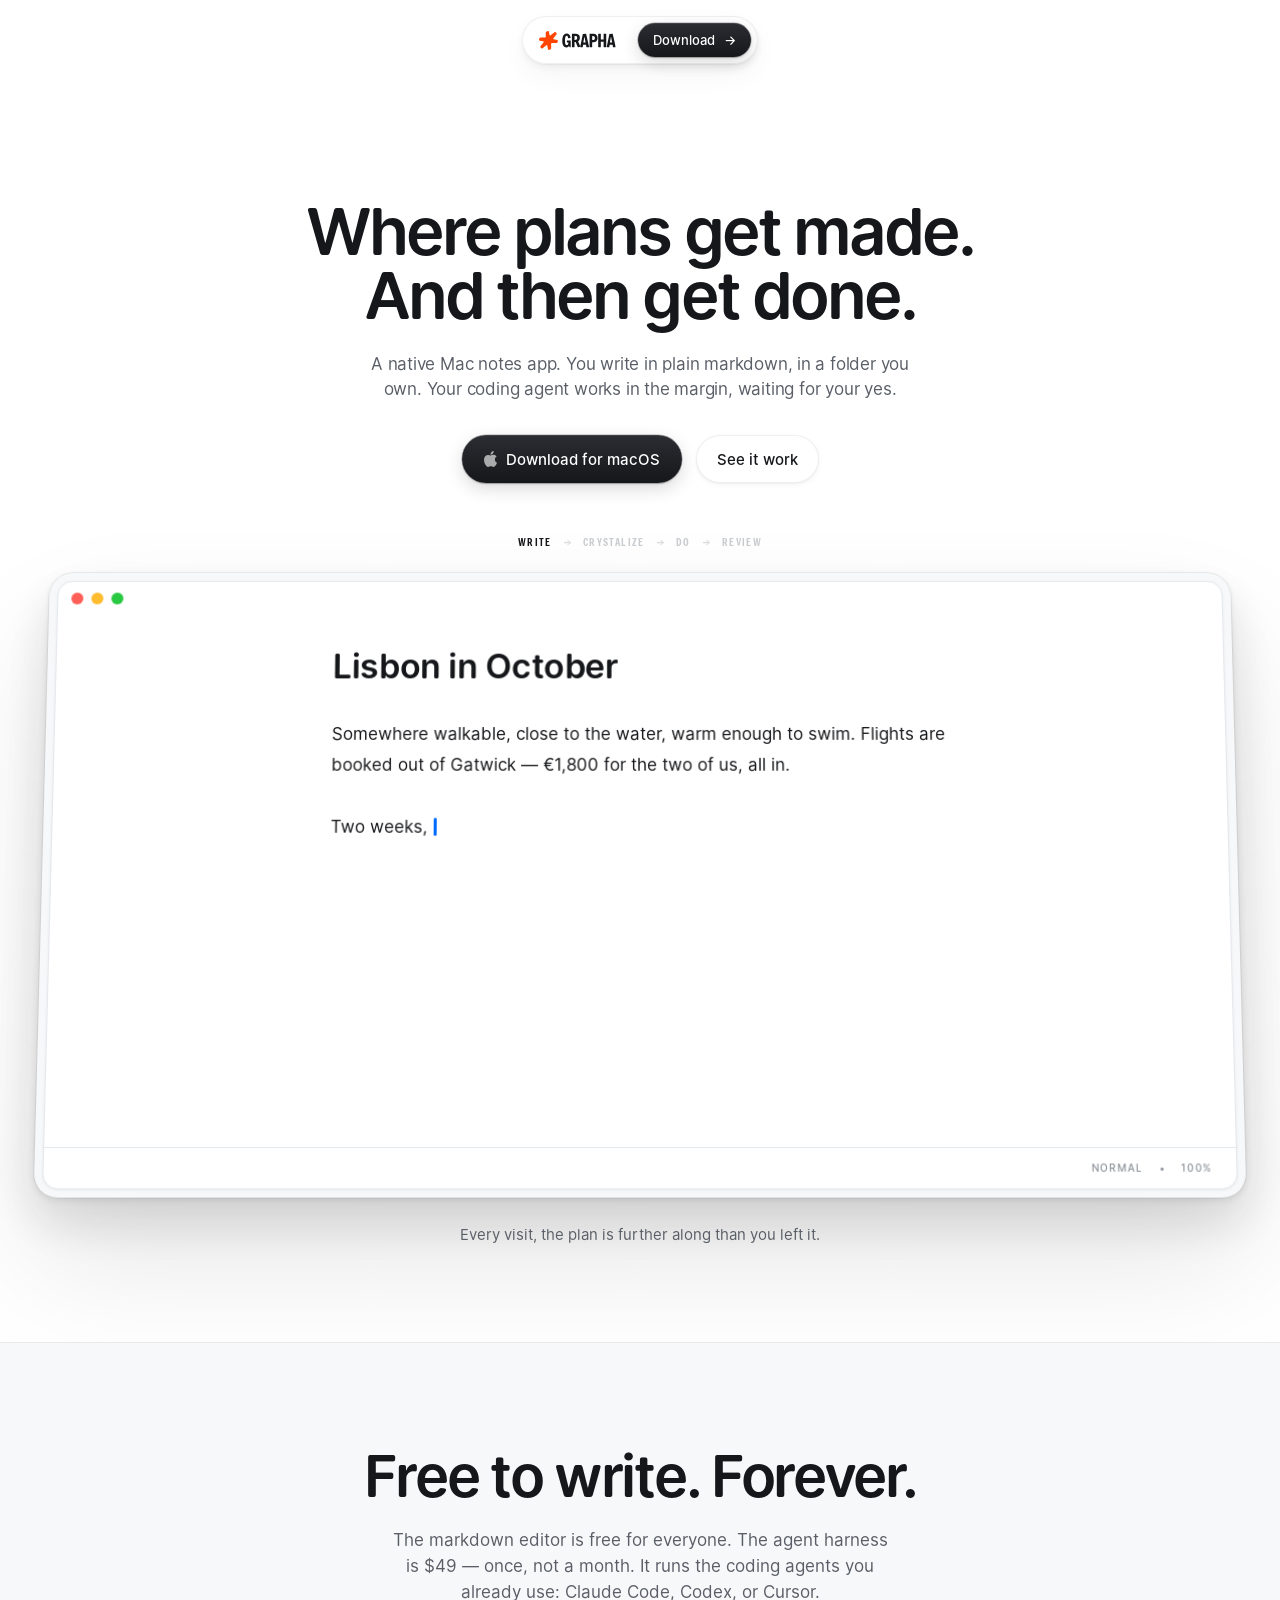
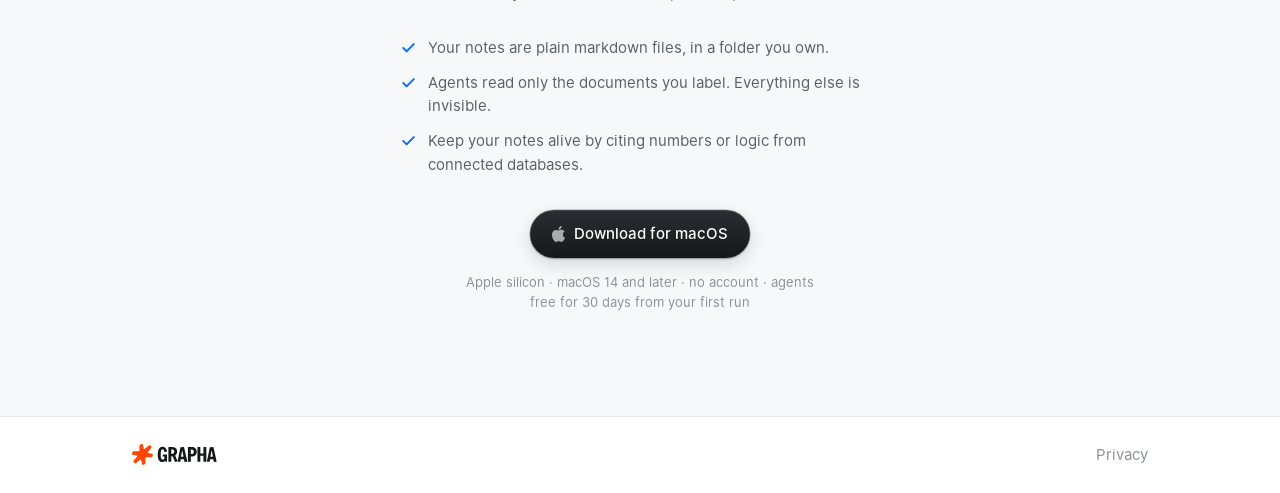
==== commit 6d4a5fc6: "fix(icons): give the crawlers a favicon they will actually take Google's result for grapha.ai draws " ====
--- a/index.html
+++ b/index.html
@@ -8,7 +8,20 @@
 <link rel="canonical" href="https://grapha.ai/">
 <meta name="theme-color" content="#FFFFFF" media="(prefers-color-scheme: light)">
 <meta name="theme-color" content="#0B0C0E" media="(prefers-color-scheme: dark)">
-<link rel="icon" href="favicon.svg" type="image/svg+xml">
+<!-- Four icons, because the consumers disagree about what they will accept.
+     The SVG has been correct since the homepage shipped and Google still drew a
+     black mark from some earlier life of this domain, so the raster forms are
+     here to be found where a crawler actually looks: /favicon.ico by convention,
+     and a 192 square because Google states it wants a multiple of 48. Root-
+     absolute on purpose — a relative href resolves against /privacy.html too,
+     which works, but only by luck of both files sitting at the root.
+     apple-touch-icon is the app tile rather than the spark: iOS composites an
+     alpha channel onto black, so a transparent mark would arrive on a black
+     square. Same mark, opaque, exactly as it sits in the Dock. -->
+<link rel="icon" href="/favicon.ico" sizes="any">
+<link rel="icon" href="/favicon.svg" type="image/svg+xml">
+<link rel="icon" href="/icon-192.png" type="image/png" sizes="192x192">
+<link rel="apple-touch-icon" href="/apple-touch-icon.png">
 
 <meta property="og:type" content="website">
 <meta property="og:site_name" content="Grapha">
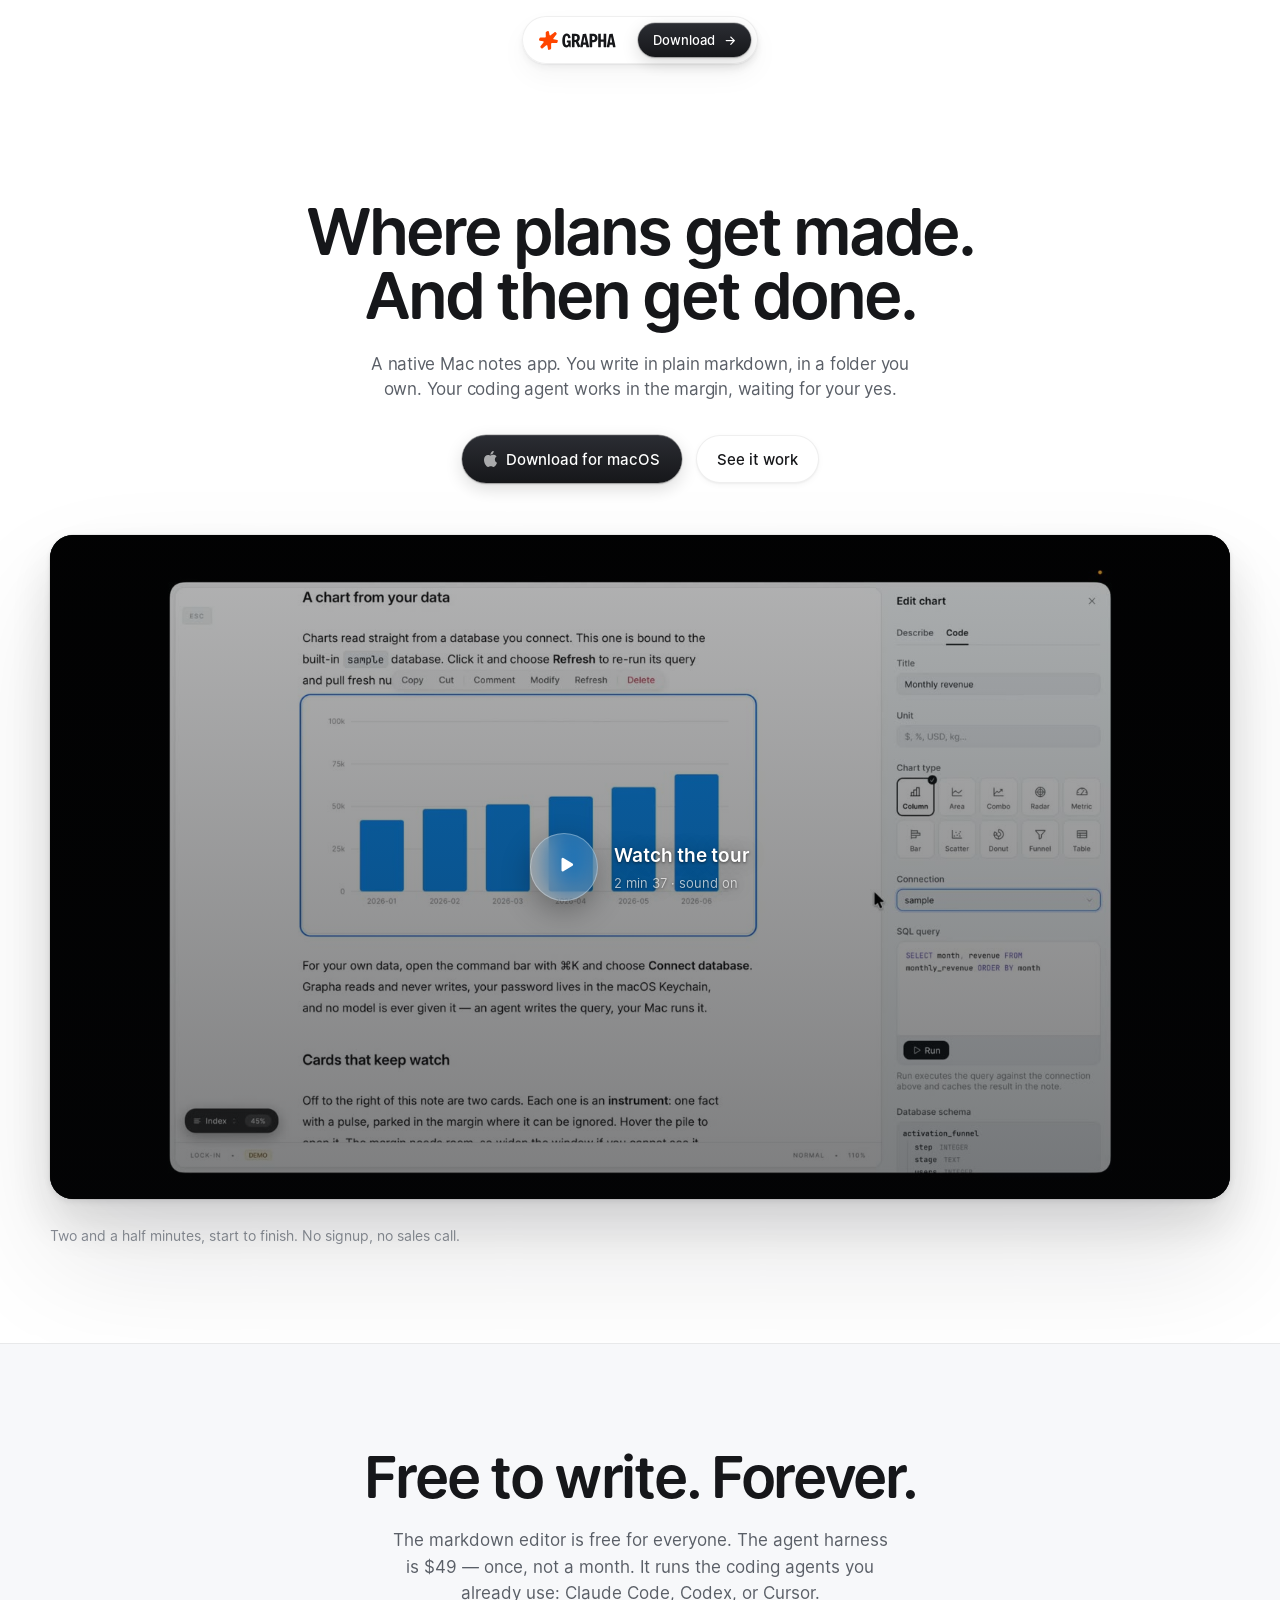
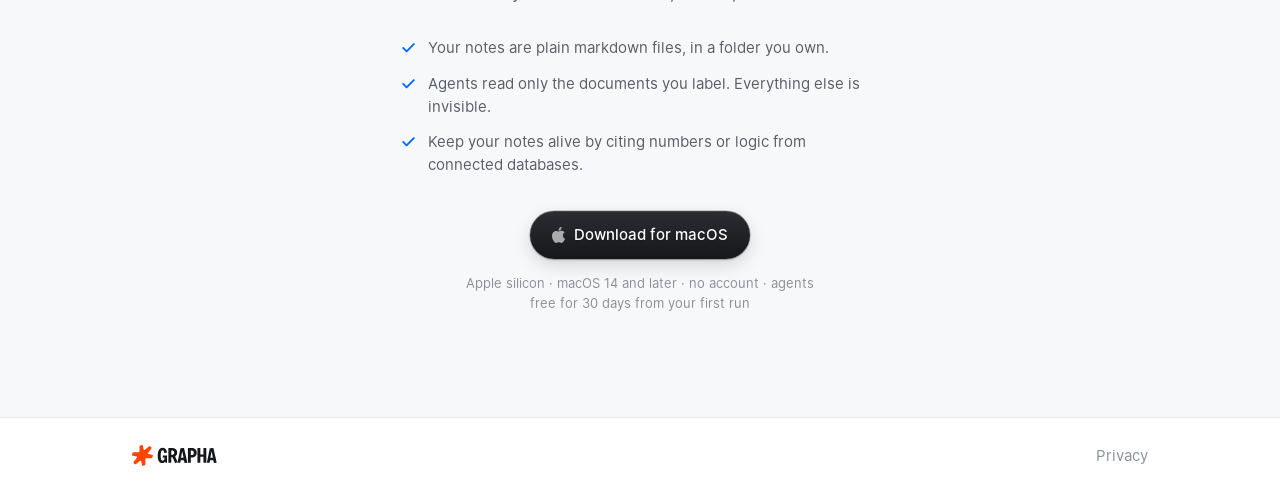
==== commit e1c2b7e0: "Hero: the real product recording, with our own player" ====
--- a/index.html
+++ b/index.html
@@ -8,20 +8,7 @@
 <link rel="canonical" href="https://grapha.ai/">
 <meta name="theme-color" content="#FFFFFF" media="(prefers-color-scheme: light)">
 <meta name="theme-color" content="#0B0C0E" media="(prefers-color-scheme: dark)">
-<!-- Four icons, because the consumers disagree about what they will accept.
-     The SVG has been correct since the homepage shipped and Google still drew a
-     black mark from some earlier life of this domain, so the raster forms are
-     here to be found where a crawler actually looks: /favicon.ico by convention,
-     and a 192 square because Google states it wants a multiple of 48. Root-
-     absolute on purpose — a relative href resolves against /privacy.html too,
-     which works, but only by luck of both files sitting at the root.
-     apple-touch-icon is the app tile rather than the spark: iOS composites an
-     alpha channel onto black, so a transparent mark would arrive on a black
-     square. Same mark, opaque, exactly as it sits in the Dock. -->
-<link rel="icon" href="/favicon.ico" sizes="any">
-<link rel="icon" href="/favicon.svg" type="image/svg+xml">
-<link rel="icon" href="/icon-192.png" type="image/png" sizes="192x192">
-<link rel="apple-touch-icon" href="/apple-touch-icon.png">
+<link rel="icon" href="favicon.svg" type="image/svg+xml">
 
 <meta property="og:type" content="website">
 <meta property="og:site_name" content="Grapha">
@@ -39,15 +26,18 @@
 <link rel="preload" href="fonts/OpenRunde-Semibold.woff2" as="font" type="font/woff2" crossorigin>
 <link rel="preload" href="fonts/Lora-roman-latin.woff2" as="font" type="font/woff2" crossorigin>
 <link rel="stylesheet" href="styles.css">
-<!-- `js` on the root lets the stylesheet pre-hide the demo's later beats. The
-     static markup below is the FINISHED demo, so a dead script still shows a
-     complete product shot. -->
+<!-- The demo's poster is the hero's largest paint; the film itself is
+     `preload="none"` and travels only for a visitor who presses play. -->
+<link rel="preload" href="demo-poster.jpg" as="image">
+<!-- `js` on the root is what lets the stylesheet show the custom player. With
+     no script the <video> keeps the `controls` attribute it ships with, and our
+     cover and bar stay hidden rather than sitting dead on top of it. -->
 <script>document.documentElement.classList.add('js')</script>
 <!-- Gives the page a keyboard and a mouse: every click and keystroke the
-     VISITOR makes. Independent of `demo.js` — the mock's auto-typing is
-     deliberately silent, and neither file can reach the other. -->
+     VISITOR makes. Independent of `player.js` — the film carries its own
+     narration, and neither file can reach the other. -->
 <script src="sound.js" defer></script>
-<script src="demo.js" defer></script>
+<script src="player.js" defer></script>
 
 <script type="application/ld+json">
 {
@@ -116,91 +106,80 @@
     </div>
 
     <!--
-      The product, drawn to the app's own measurements rather than sketched:
-      the 8px grey frame on all four sides, the traffic lights landing ON the
-      white card, the Esc pill inside it, a 660px Lora reading column, the 40px
-      bottom bar at 10px/0.12em, and the comments panel sitting in the grey the
-      canvas floats on. Numbers from `editor/src/host/host.css` and
-      `Grapha/UI/GraphaDesign.swift`, not from a screenshot.
-
-      It is also the demo. demo.js plays the loop inside it on repeat —
-      typing, a comment sliding in, the checklist ticking, a suggestion —
-      until the visitor interacts: the chapter names jump the playhead, and
-      Accept/Reject are real. Deciding stops the theatre and hands the
-      visitor the pen (the column becomes editable). The markup below is the
-      FINISHED state, so with no script the page still shows a complete
-      product shot.
+      The demo is the real product, filmed: a screen recording of Grapha doing
+      the loop the page describes. It replaced a hand-drawn simulation of the
+      window (owner, 2026-08-14) — a recording of the app can never disagree
+      with the app, which the drawing eventually would.
+
+      The player is ours rather than the browser's. Stock controls are another
+      product's design language sitting inside a portrait of ours, and they
+      differ per browser, so the one element the page is built around would
+      look different to every second visitor. `preload="none"` means the 18 MB
+      travels only for a visitor who presses play — the poster is the whole
+      cost of arriving. With no script the <video> keeps its own controls and
+      still plays, so a dead file costs polish, not the demo.
     -->
     <div class="stage" id="demo">
       <div class="glow" aria-hidden="true"></div>
-      <div class="demo-steps">
-        <button class="dstep" type="button" data-ch="0">Write</button><span class="darr" aria-hidden="true">&rarr;</span>
-        <button class="dstep" type="button" data-ch="1">Crystalize</button><span class="darr" aria-hidden="true">&rarr;</span>
-        <button class="dstep" type="button" data-ch="2">Do</button><span class="darr" aria-hidden="true">&rarr;</span>
-        <button class="dstep on" type="button" data-ch="3">Review</button>
-        <button class="dreplay" type="button" hidden>Replay</button>
-      </div>
-      <div class="app-hold">
-        <div class="app" id="app">
-          <span class="app-lights" aria-hidden="true"><i></i><i></i><i></i></span>
-          <div class="app-row">
-            <div class="app-card">
-              <span class="app-note" id="app-note" hidden>Edited just now</span>
-              <div class="app-scroll">
-                <div class="app-col" id="doc">
-                  <h1>Lisbon in October</h1>
-                  <p>
-                    Somewhere walkable, close to the water, warm enough to
-                    swim. Flights are booked out of Gatwick &mdash; &euro;1,800
-                    for the two of us, all in.
-                  </p>
-                  <p id="p2"><span class="sug-del">Two weeks, or ten days &mdash; decide when it gets closer.</span> <span class="sug-add">10&ndash;19 October, nine nights.</span></p>
-                  <div class="sug-bar" data-beat>
-                    <span class="mark mark-claude"></span>
-                    <span class="sug-who">Claude suggests</span>
-                    <button class="mini rej" type="button">Reject</button>
-                    <button class="mini ok" type="button">Accept</button>
-                  </div>
-                  <ul class="d-todo" data-beat>
-                    <li class="done"><span class="dbox"><svg viewBox="0 0 16 16" fill="none" stroke="currentColor" stroke-width="2.4" stroke-linecap="round" stroke-linejoin="round"><path d="M3 8.4 6.2 11.6 13 4.8"/></svg></span>Shortlist walkable neighbourhoods</li>
-                    <li class="done"><span class="dbox"><svg viewBox="0 0 16 16" fill="none" stroke="currentColor" stroke-width="2.4" stroke-linecap="round" stroke-linejoin="round"><path d="M3 8.4 6.2 11.6 13 4.8"/></svg></span>Compare flights, three sources</li>
-                    <li><span class="dbox"><svg viewBox="0 0 16 16" fill="none" stroke="currentColor" stroke-width="2.4" stroke-linecap="round" stroke-linejoin="round"><path d="M3 8.4 6.2 11.6 13 4.8"/></svg></span>Book the apartment</li>
-                  </ul>
-                  <p class="d-budget" data-beat>Left after flights: <span class="chip-metric" id="chip">&euro;1,240</span>.</p>
-                </div>
-              </div>
-              <div class="app-bar">
-                <span class="bpill lp-violet" id="bar-label">TRIP</span>
-                <span class="bgrow"></span>
-                <span class="bi">Normal</span>
-                <span class="bsep">&bull;</span>
-                <span class="bi bnum">100%</span>
-              </div>
+      <figure class="vid" id="vid">
+        <div class="vframe" id="vframe">
+          <video id="vfilm" class="vfilm" controls playsinline preload="none"
+                 poster="demo-poster.jpg"
+                 aria-label="Grapha product overview, two minutes thirty-seven">
+            <source src="demo.mp4" type="video/mp4">
+          </video>
+
+          <!-- The cover: what a visitor sees before anything has loaded. It is
+               a real button, so the whole poster is one large target and the
+               keyboard reaches it first. Hidden after the first play; the
+               controls below take over from there. -->
+          <button class="vcover" id="vcover" type="button">
+            <span class="vcover-in">
+              <span class="vplay-disc" aria-hidden="true">
+                <svg viewBox="0 0 24 24" fill="currentColor"><path d="M8.4 5.6a1 1 0 0 1 1.52-.85l7.3 4.5a1 1 0 0 1 0 1.7l-7.3 4.5a1 1 0 0 1-1.52-.85z"/></svg>
+              </span>
+              <span class="vcover-txt">
+                <span class="vcover-lead">Watch the tour</span>
+                <span class="vcover-sub">2 min 37 &middot; sound on</span>
+              </span>
+            </span>
+          </button>
+
+          <!-- Controls. Ours, not the browser's: the stock bar is a different
+               product's design language sitting inside our portrait of ours. -->
+          <div class="vbar" id="vbar">
+            <button class="vb vb-play" id="vplay" type="button" aria-label="Play">
+              <svg class="i-play" viewBox="0 0 24 24" fill="currentColor" aria-hidden="true"><path d="M8.4 5.6a1 1 0 0 1 1.52-.85l7.3 4.5a1 1 0 0 1 0 1.7l-7.3 4.5a1 1 0 0 1-1.52-.85z"/></svg>
+              <svg class="i-pause" viewBox="0 0 24 24" fill="currentColor" aria-hidden="true"><path d="M8 5.2h2.2a.6.6 0 0 1 .6.6v12.4a.6.6 0 0 1-.6.6H8a.6.6 0 0 1-.6-.6V5.8a.6.6 0 0 1 .6-.6m5.8 0H16a.6.6 0 0 1 .6.6v12.4a.6.6 0 0 1-.6.6h-2.2a.6.6 0 0 1-.6-.6V5.8a.6.6 0 0 1 .6-.6"/></svg>
+            </button>
+
+            <span class="vt vt-now" id="vnow">0:00</span>
+
+            <div class="vseek" id="vseek" role="slider" tabindex="0"
+                 aria-label="Seek" aria-valuemin="0" aria-valuemax="157"
+                 aria-valuenow="0" aria-valuetext="0:00 of 2:37">
+              <span class="vtrack" aria-hidden="true">
+                <span class="vbuf" id="vbuf"></span>
+                <span class="vfill" id="vfill"></span>
+              </span>
+              <span class="vknob" id="vknob" aria-hidden="true"></span>
             </div>
 
-            <div class="app-panel" id="panel">
-              <div class="pcard" id="pcard">
-                <div class="ptype">Comment</div>
-                <div class="pquote">Two weeks, or ten days &mdash; decide when it gets closer.</div>
-                <div class="pwho">
-                  <span class="mark mark-claude"></span>
-                  <span class="pname">Claude</span>
-                  <span class="pwhen">just now</span>
-                </div>
-                <p class="pbody">
-                  The dates decide everything else &mdash; the flights, the
-                  apartment, whether the water is still warm. The cheapest
-                  window that fits your list: 10&ndash;19 October.
-                </p>
-                <div class="pacts">
-                  <button class="pbtn" type="button" data-act="resolve">Resolve</button>
-                </div>
-              </div>
-            </div>
+            <span class="vt vt-dur" id="vdur">2:37</span>
+
+            <button class="vb vb-mute" id="vmute" type="button" aria-label="Mute">
+              <svg class="i-loud" viewBox="0 0 24 24" fill="none" stroke="currentColor" stroke-width="1.7" stroke-linecap="round" stroke-linejoin="round" aria-hidden="true"><path d="M11 5.2 6.8 8.6H4.2a.6.6 0 0 0-.6.6v5.6a.6.6 0 0 0 .6.6h2.6L11 18.8z"/><path d="M15.4 9.2a4 4 0 0 1 0 5.6"/><path d="M18 6.6a7.6 7.6 0 0 1 0 10.8"/></svg>
+              <svg class="i-quiet" viewBox="0 0 24 24" fill="none" stroke="currentColor" stroke-width="1.7" stroke-linecap="round" stroke-linejoin="round" aria-hidden="true"><path d="M11 5.2 6.8 8.6H4.2a.6.6 0 0 0-.6.6v5.6a.6.6 0 0 0 .6.6h2.6L11 18.8z"/><path d="m15.6 9.8 4.8 4.4"/><path d="m20.4 9.8-4.8 4.4"/></svg>
+            </button>
+
+            <button class="vb vb-full" id="vfull" type="button" aria-label="Full screen">
+              <svg class="i-in" viewBox="0 0 24 24" fill="none" stroke="currentColor" stroke-width="1.7" stroke-linecap="round" stroke-linejoin="round" aria-hidden="true"><path d="M9 4.6H4.6V9"/><path d="M15 4.6h4.4V9"/><path d="M9 19.4H4.6V15"/><path d="M15 19.4h4.4V15"/></svg>
+              <svg class="i-out" viewBox="0 0 24 24" fill="none" stroke="currentColor" stroke-width="1.7" stroke-linecap="round" stroke-linejoin="round" aria-hidden="true"><path d="M4.6 9H9V4.6"/><path d="M19.4 9H15V4.6"/><path d="M4.6 15H9v4.4"/><path d="M19.4 15H15v4.4"/></svg>
+            </button>
           </div>
         </div>
-      </div>
-      <p class="stage-foot">Every visit, the plan is further along than you left it.<span class="foot-hint" hidden> Go on &mdash; click in and type.</span></p>
+        <figcaption class="stage-foot">Two and a half minutes, start to finish. No signup, no sales call.</figcaption>
+      </figure>
     </div>
   </header>
 
--- a/styles.css
+++ b/styles.css
@@ -893,14 +893,13 @@
 #e .buttons { display: flex; justify-content: center; align-items: center; gap: 14px;
   margin-top: 34px; flex-wrap: wrap; }
 
-/* ── The stage: the product, drawn to the app's own measurements ────────── */
-
-/* The hero above is centred; a document is not. */
+/* ── The stage: the product, filmed ─────────────────────────────────────── */
+
+/* The hero above is centred; the film is not a sentence, so it just sits. */
 #e .stage {
   position: relative;
   margin-top: 52px;
   padding: 0 24px 96px;
-  perspective: 2000px;
   text-align: left;
 }
 #e .glow {
@@ -915,179 +914,199 @@
   pointer-events: none;
 }
 
-/* One shallow tilt that lies down when you approach it. D's gesture, kept; the
-   detached floating side-card it used to fly alongside is gone, because the app
-   has no such object — the comments panel lives INSIDE the window, in the grey
-   the writing canvas floats on. */
-#e .app-hold {
+#e .vid { position: relative; max-width: 1180px; margin: 0 auto; }
+
+/* The recording is letterboxed on its own near-black ground, so the frame is
+   dark in BOTH themes: matching the page instead would draw a white margin
+   around a black picture. Radius and shadow are the app window's own (23px,
+   the same four-layer lift), because the object being shown IS that window. */
+#e .vframe {
   position: relative;
-  max-width: 1180px;
-  margin: 0 auto;
-  transform: rotateX(5deg);
-  transform-origin: 50% 0;
-  transition: transform 560ms var(--ease-soft);
-}
-#e .app-hold:hover { transform: rotateX(0deg); }
-
-/* The window. `--app-canvas` is the app grey; the card inside it is white with
-   an EQUAL 8px frame on all four sides (owner, 2026-07-23). */
-/* CONCENTRIC: outer radius = inner radius + frame. The card inside is 15px (the
-   app's own `--r-card`) on an 8px frame, so the window is 23px. It read wrong at
-   14px because the inner corner was then ROUNDER than the outer one containing
-   it — two arcs bending against each other, and the grey frame pinching thin at
-   the corner while staying 8px along the edges. Change one of these three
-   numbers and you owe the other two. */
-#e .app {
-  position: relative;
-  padding: 8px;
+  aspect-ratio: 16 / 9;
   border-radius: 23px;
-  background: var(--app-canvas);
+  overflow: hidden;
+  background: #000;
   box-shadow:
     0 0 0 0.5px var(--hairline-2),
     0 2px 6px rgba(22, 23, 26, 0.10),
     0 24px 48px rgba(22, 23, 26, 0.13),
     0 60px 120px rgba(22, 23, 26, 0.10);
 }
-
-/* macOS puts these at the window's top-left; Grapha nudges them in by 10/9, so
-   they land on the white card rather than hugging the corner. Nudged further
-   in again on the landing page (owner, 2026-08-03) — the shot is a portrait of
-   the window, not a screenshot of it, and the extra air reads as deliberate. */
-#e .app-lights {
-  position: absolute; z-index: 3;
-  left: 22px; top: 20px;
-  display: flex; gap: 8px;
-}
-#e .app-lights i { width: 12px; height: 12px; border-radius: 50%; display: block; }
-#e .app-lights i:nth-child(1) { background: #FF5F57; }
-#e .app-lights i:nth-child(2) { background: #FEBC2E; }
-#e .app-lights i:nth-child(3) { background: #28C840; }
-
-/* The canvas and the panel are flex siblings — which is exactly why the panel
-   PUSHES the writing column instead of covering it (decision 54). No gap: a
-   flex gap survives the panel closing to zero width, leaving the right side
-   of the frame 16px while the other three sit at 8px. The 8px seam lives in
-   the panel's own open padding instead. */
-#e .app-row { display: flex; height: 604px; }
-
-#e .app-card {
+#e .vfilm { display: block; width: 100%; height: 100%; object-fit: contain; }
+
+/* ── The cover ──────────────────────────────────────────────────────────── */
+
+/* One button the size of the poster. The wash keeps the label legible over a
+   frame we do not control, and lifts on hover rather than appearing then.
+
+   Both this and the bar below are hidden until the `js` root class says a
+   script ran — without one the <video> keeps the `controls` attribute it
+   ships with, and a dead cover must never sit on top of a working player. */
+#e .vcover, #e .vbar { display: none; }
+.js #e .vcover {
+  position: absolute; inset: 0;
+  display: flex; align-items: center; justify-content: center;
+  border: 0; padding: 0;
+  background:
+    linear-gradient(to bottom, rgba(6, 7, 9, 0.30), rgba(6, 7, 9, 0.52));
+  color: #FFF;
+  font: inherit;
+  cursor: pointer;
+  transition: background var(--t-slow, 320ms) var(--ease-out),
+              opacity 260ms var(--ease-out);
+}
+#e .vcover:hover { background: linear-gradient(to bottom, rgba(6, 7, 9, 0.22), rgba(6, 7, 9, 0.46)); }
+#e .vcover-in { display: flex; align-items: center; gap: 16px; }
+
+#e .vplay-disc {
+  display: grid; place-items: center;
+  width: 68px; height: 68px;
+  border-radius: 50%;
+  background: rgba(255, 255, 255, 0.14);
+  backdrop-filter: blur(14px) saturate(1.3);
+  -webkit-backdrop-filter: blur(14px) saturate(1.3);
+  box-shadow: inset 0 0 0 1px rgba(255, 255, 255, 0.30),
+              0 10px 30px rgba(0, 0, 0, 0.30);
+  transition: transform 420ms var(--ease-soft), background 260ms var(--ease-out);
+}
+#e .vplay-disc svg { width: 30px; height: 30px; margin-left: 3px; }
+#e .vcover:hover .vplay-disc { transform: scale(1.06); background: rgba(255, 255, 255, 0.22); }
+#e .vcover:active .vplay-disc { transform: scale(0.98); }
+
+/* The frame underneath is whatever the poster happens to be — a white document
+   as easily as a dark one — so the label carries its own contrast rather than
+   trusting the wash alone. */
+#e .vcover-txt {
+  display: flex; flex-direction: column; gap: 3px; text-align: left;
+  text-shadow: 0 1px 3px rgba(0, 0, 0, 0.55), 0 0 18px rgba(0, 0, 0, 0.35);
+}
+#e .vcover-lead { font-size: 19px; font-weight: 600; letter-spacing: -0.01em; }
+#e .vcover-sub { font-size: 13px; color: rgba(255, 255, 255, 0.68); }
+
+/* Gone once it has been pressed, and out of the tab order with it. */
+#e .vid.is-live .vcover { opacity: 0; pointer-events: none; visibility: hidden; }
+
+/* ── The control bar ────────────────────────────────────────────────────── */
+
+/* Present while paused, on hover, and whenever a control has keyboard focus;
+   otherwise it gets out of the way of the thing it controls. */
+.js #e .vbar {
+  position: absolute; left: 0; right: 0; bottom: 0;
+  display: flex; align-items: center; gap: 12px;
+  padding: 56px 18px 16px;
+  /* Three stops, not two: a linear ramp over a white document leaves the
+     controls sitting in the pale middle of it. The extra stop keeps the bottom
+     third genuinely dark and lets the rest fade out over a longer run. */
+  background: linear-gradient(to top,
+    rgba(6, 7, 9, 0.88) 0%, rgba(6, 7, 9, 0.62) 38%, rgba(6, 7, 9, 0) 100%);
+  color: #FFF;
+  opacity: 0;
+  transform: translateY(6px);
+  pointer-events: none;
+  transition: opacity 220ms var(--ease-out), transform 220ms var(--ease-out);
+}
+#e .vid.is-live .vbar { pointer-events: auto; }
+#e .vid.is-live.is-showing .vbar { opacity: 1; transform: none; }
+
+#e .vb {
+  flex: 0 0 auto;
+  display: grid; place-items: center;
+  width: 34px; height: 34px;
+  border: 0; border-radius: 10px;
+  background: transparent;
+  color: #FFF;
+  cursor: pointer;
+  transition: background var(--t-press) var(--ease-out);
+}
+#e .vb:hover { background: rgba(255, 255, 255, 0.16); }
+#e .vb svg { width: 21px; height: 21px; }
+#e .vb-play svg { width: 23px; height: 23px; }
+
+/* One button, two glyphs: state lives on the player, not in the markup. */
+#e .vb .i-pause, #e .vid.is-playing .vb .i-play { display: none; }
+#e .vid.is-playing .vb .i-pause { display: block; }
+#e .vb .i-quiet, #e .vid.is-muted .vb .i-loud { display: none; }
+#e .vid.is-muted .vb .i-quiet { display: block; }
+#e .vb .i-out, #e .vid.is-full .vb .i-in { display: none; }
+#e .vid.is-full .vb .i-out { display: block; }
+
+#e .vt {
+  flex: 0 0 auto;
+  min-width: 38px;
+  font-size: 12px;
+  font-variant-numeric: tabular-nums;
+  color: rgba(255, 255, 255, 0.80);
+}
+#e .vt-dur { text-align: right; }
+
+/* ── The scrubber ───────────────────────────────────────────────────────── */
+
+/* A 3px line that thickens to 5px under the pointer. The hit area is the full
+   28px row, so a hurried click still lands — the line is the drawing, not the
+   target. */
+#e .vseek {
   position: relative;
   flex: 1 1 auto;
-  min-width: 0;
-  display: flex;
-  flex-direction: column;
+  height: 28px;
+  display: flex; align-items: center;
+  cursor: pointer;
+  touch-action: none;
+}
+#e .vtrack {
+  position: relative;
+  display: block;
+  width: 100%; height: 3px;
+  border-radius: 999px;
+  background: rgba(255, 255, 255, 0.32);
   overflow: hidden;
-  border-radius: 15px;
-  background: var(--app-surface);
-  border: 1px solid var(--app-hairline);
-  box-shadow: 0 1px 3px rgba(18, 18, 32, 0.06);
-}
-
-#e .app-scroll { flex: 1 1 auto; min-height: 0; overflow: hidden; }
-
-/* The 660px reading measure, 17/31. The real app opens a note with
-   `leading × 6` of air above the title; the mock shows the document nudged up
-   so the bar and the panel fit in one frame.
-
-   The document is set in the app's own sans (owner, 2026-08-03) — it was Lora,
-   the cycler's SERIF, and the bar below now reads NORMAL to match. Open Runde
-   tops out at Semibold, so the title asks for 600, not the 700 it carried in a
-   400-only Lora build: 700 here would be a face the browser has to invent. */
-#e .app-col {
-  max-width: 660px;
-  margin: 0 auto;
-  padding: 64px 24px 0;
-  font-family: var(--font-ui);
-  font-size: 17px;
-  line-height: 31px;
-  color: var(--ink);
-}
-#e .app-col > * + * { margin-top: 31px; }
-#e .app-col h1 {
-  font-family: var(--font-ui);
-  font-size: 34px; font-weight: 600;
-  line-height: 1.3; letter-spacing: -0.011em;
-}
-#e .app-col p { font-family: var(--font-ui); }
-#e .app-col ul { margin: 0; padding-left: 1.25em; }
-#e .app-col li::marker { color: var(--ink-3); }
-#e .app-col .sel { background: rgba(0, 107, 255, 0.09); border-radius: 2px; }
-/* Ours, not the browser's: a 2.7px rounded pill that rests between keystrokes. */
-#e .app-col .caret-pill {
-  display: inline-block;
-  width: 2.7px; height: 1.05em;
-  margin: 0 0 -0.18em 1px;
-  border-radius: 2px;
-  background: var(--accent);
-  animation: caret-rest 1.1s steps(1, end) infinite;
-}
-@keyframes caret-rest { 0%, 55% { opacity: 1 } 56%, 100% { opacity: 0 } }
-
-/* The bottom bar, pinned inside the card: 40px, 16px side padding, one hairline
-   above it, items at 10px / 500 / 0.12em uppercase. */
-#e .app-bar {
-  flex: 0 0 auto;
-  display: flex; align-items: center; gap: 0;
-  height: 40px; padding: 0 16px;
-  border-top: 1px solid var(--app-hairline);
-  font-size: 10px; font-weight: 500; letter-spacing: 0.12em;
-  text-transform: uppercase;
+  transition: height 160ms var(--ease-out);
+}
+#e .vbuf, #e .vfill {
+  position: absolute; left: 0; top: 0; bottom: 0;
+  border-radius: 999px;
+  transform-origin: 0 50%;
+  transform: scaleX(0);
+  width: 100%;
+}
+#e .vbuf { background: rgba(255, 255, 255, 0.28); }
+#e .vfill { background: #FFF; }
+#e .vknob {
+  position: absolute; top: 50%; left: 0;
+  width: 13px; height: 13px;
+  margin-left: -6.5px;
+  border-radius: 50%;
+  background: #FFF;
+  box-shadow: 0 1px 4px rgba(0, 0, 0, 0.45);
+  transform: translateY(-50%) scale(0);
+  transition: transform 160ms var(--ease-out);
+}
+#e .vseek:hover .vtrack, #e .vseek.is-held .vtrack { height: 5px; }
+#e .vseek:hover .vknob, #e .vseek:focus-visible .vknob, #e .vseek.is-held .vknob {
+  transform: translateY(-50%) scale(1);
+}
+
+/* Focus is drawn on the player's own ground, so it needs its own ring. */
+#e .vcover:focus-visible, #e .vb:focus-visible, #e .vseek:focus-visible {
+  outline: 2px solid #FFF;
+  outline-offset: 2px;
+  border-radius: 10px;
+}
+
+/* Full screen: the film fills the screen, so the rounding and lift that made
+   it an object on a page would only draw a border around the screen itself. */
+#e .vframe:fullscreen { aspect-ratio: auto; width: 100%; height: 100%; border-radius: 0; box-shadow: none; }
+#e .vframe:-webkit-full-screen { aspect-ratio: auto; width: 100%; height: 100%; border-radius: 0; box-shadow: none; }
+
+#e .stage-foot {
+  margin: 26px auto 0;
+  max-width: 1180px;
+  font-size: 14px;
   color: var(--ink-3);
 }
-#e .app-bar .bi { padding: 4px 8px; border-radius: 5px; }
-#e .app-bar .bnum { font-variant-numeric: tabular-nums; }
-#e .app-bar .bsep { margin: 0 8px; letter-spacing: 0; }
-#e .app-bar .bgrow { flex: 1; }
-/* The label in the bar. It inherited only its two tint colours from `.lp-violet`
-   and none of `.label-pill`'s anatomy, so it drew as a SQUARE block with the word
-   sitting off-centre — a bare `<span>` with a height is not a box that centres
-   anything. `inline-flex` + `align-items: center` is what actually centres it;
-   the height alone never did. Radius 5 is the bar's own (`--bar-item-radius` in
-   the app, and `.bi` beside it here), so the row reads as one set of chips. */
-#e .app-bar .bpill {
-  display: inline-flex;
-  align-items: center;
-  justify-content: center;
-  height: 18px;
-  padding: 0 7px;
-  border-radius: 5px;
-  font-size: 9px;
-  line-height: 1;
-}
-
-/* The comments panel: embedded in the grey rather than floating on it. The
-   left padding is the 8px seam between the card and the panel; box-sizing
-   keeps the 290px pcard inside the 300px basis. */
-#e .app-panel { flex: 0 0 300px; padding: 18px 0 0 10px; box-sizing: border-box; }
-#e .pcard {
-  padding: 16px;
-  border-radius: 15px;
-  background: var(--app-surface);
-  border: 1px solid var(--app-hairline);
-}
-#e .ptype { margin-bottom: 10px; font-size: 11px; font-weight: 500; color: var(--ink-3); }
-#e .pquote {
-  margin-bottom: 12px; padding-left: 10px;
-  border-left: 2px solid var(--sp-sun);
-  font-family: var(--font-prose); font-size: 13px; font-style: italic;
-  color: var(--ink-2);
-}
-#e .pwho { display: flex; align-items: center; gap: 6px; margin-bottom: 8px; }
-#e .pwho .mark { width: 24px; height: 24px; background-color: transparent; }
-#e .pname { font-size: 14px; font-weight: 600; }
-#e .pwhen { margin-left: auto; font-size: 11px; color: var(--ink-3); }
-#e .pbody { font-size: 14px; line-height: 1.5; color: var(--ink); }
-#e .pacts { display: flex; gap: 6px; margin-top: 14px; }
-#e .pbtn {
-  flex: 1; height: 30px;
-  border: 1px solid var(--app-hairline); border-radius: 10px;
-  background: var(--app-surface);
-  font-size: 11px; font-weight: 500;
-  cursor: pointer;
-  transition: background var(--t-press) var(--ease-out),
-              border-color var(--t-press) var(--ease-out);
-}
-#e .pbtn:hover { background: var(--surface-sunk); border-color: var(--hairline-2); }
+
+@media (prefers-reduced-motion: reduce) {
+  #e .vcover, #e .vplay-disc, #e .vbar, #e .vtrack, #e .vknob { transition: none; }
+}
 
 /* ── Ground rhythm ─────────────────────────────────────────────────────── */
 
@@ -1386,17 +1405,10 @@
 #e .fbot .grow { flex: 1; }
 
 /* ── Responsive ────────────────────────────────────────────────────────────
-   Six steps, each one removing the thing that stopped fitting rather than
-   shrinking everything at once. The product window is the exception: it does
-   not scale down, it NARROWS — which is a real state of the app (a narrow
-   window closes its comments panel and the prose re-centres), so the mock stays
-   honest at every width instead of turning into a thumbnail. */
-
-/* A narrow Grapha window closes the panel and gives the column the space. */
-@media (max-width: 1080px) {
-  #e .app-panel { display: none; }
-  #e .app-row { height: 500px; }
-}
+   Five steps, each one removing the thing that stopped fitting rather than
+   shrinking everything at once. The film is the exception: a recording has one
+   composition, so it keeps its 16:9 and simply gets narrower — only the player
+   drawn over it re-proportions. */
 
 @media (max-width: 940px) {
   #e .split { grid-template-columns: 1fr; gap: 34px; }
@@ -1407,20 +1419,18 @@
   #e section { padding: 68px 0; }
   #e .hero { padding-top: 72px; }   /* 56 + 30%, to the same grid */
   #e .stage { margin-top: 44px; padding-bottom: 84px; }
-  #e .app-hold { transform: rotateX(3deg); }
-  #e .app-row { height: 460px; }
-  #e .app-col { padding-top: 84px; }
 }
 
 @media (max-width: 760px) {
   #e .sub { font-size: var(--t-17); }
   #e .stage { padding-inline: 12px; }
-  /* A tilt reads as a mistake once the object is nearly as wide as the screen. */
-  #e .app-hold { transform: none; }
-  #e .app-row { height: 400px; }
-  #e .app-col { padding: 64px 20px 0; font-size: 16px; line-height: 28px; }
-  #e .app-col > * + * { margin-top: 28px; }
-  #e .app-col h1 { font-size: 28px; }
+  /* A phone-width film is a small object; its cover has to stop shouting over
+     it, and the frame's radius comes down with the object. */
+  #e .vframe { border-radius: 16px; }
+  #e .vplay-disc { width: 56px; height: 56px; }
+  #e .vplay-disc svg { width: 24px; height: 24px; }
+  #e .vcover-lead { font-size: 17px; }
+  #e .vbar { padding: 32px 12px 12px; gap: 8px; }
   #e .loop > li { padding: 20px; }
   #e .loop-foot { font-size: var(--t-17); }
   #e .price { padding: 28px 22px; }
@@ -1444,206 +1454,17 @@
   #e .buttons { flex-direction: column; align-items: stretch; }
   #e .buttons .cta, #e .buttons .cta-quiet { justify-content: center; }
   #e .end { padding: 76px 0; }
-  #e .app-row { height: 340px; }
-  #e .app-col { padding-top: 52px; }
   #e .ticks li, #e .price li { font-size: var(--t-13); }
+  /* The two clocks are the first thing to go: the scrubber shows the same
+     information with the whole width to say it in. */
+  #e .vt { display: none; }
+  #e .vcover-sub { display: none; }
 }
 
 @media (max-width: 460px) {
   :root { --t-60: 32px; }
   #e .nav { padding-left: 12px; }
   #e .nav .cta { padding: 0 12px; }
-  #e .app { padding: 6px; }
-  #e .app-col { padding-inline: 16px; }
   #e .price .amount { font-size: 48px; }
   #e summary { font-size: var(--t-15); }
 }
-
-/* ═══════════════════════════════════════════════════════════════════════════
-   The live demo — demo.js plays the loop inside the hero window.
-
-   The `.js` root class (set inline in <head>) scopes every pre-hidden state,
-   so with no script the markup's finished Review state simply shows. Beats
-   the script has not reached yet carry `data-beat`.
-   ═══════════════════════════════════════════════════════════════════════════ */
-
-/* The four step names, small and tracked, above the window. */
-#e .demo-steps {
-  position: relative; z-index: 1;
-  display: flex; justify-content: center; align-items: center; gap: 12px;
-  margin: 0 auto 22px;
-  /* Freeman (owner, 2026-08-03) — the one place the display face is used;
-     `.dstep`/`.darr`/`.dreplay` inherit it through their `font: inherit`.
-     Freeman has one weight, so this asks for 400 rather than the 600 the row
-     carried in Open Runde — 600 would draw a synthetic bold over a face that
-     is already heavy. */
-  font-family: var(--font-display);
-  font-size: 10px; font-weight: 400; letter-spacing: 0.14em;
-  text-transform: uppercase;
-  color: var(--ink-3);
-}
-/* Real buttons now — clicking a chapter name jumps the playhead there. */
-#e .dstep {
-  border: 0; padding: 0; background: none;
-  font: inherit; letter-spacing: inherit; text-transform: inherit;
-  color: inherit; cursor: pointer;
-  opacity: 0.45;
-  transition: opacity var(--t-state) var(--ease-out), color var(--t-state) var(--ease-out);
-}
-#e .dstep:hover { opacity: 0.85; color: var(--ink); }
-#e .dstep.on { opacity: 1; color: var(--ink); }
-#e .darr { opacity: 0.3; letter-spacing: 0; }
-#e .dreplay {
-  margin-left: 10px; padding: 5px 12px;
-  border-radius: var(--r-pill);
-  border: 1px solid var(--hairline-2);
-  background: var(--surface);
-  font: inherit; letter-spacing: inherit; text-transform: inherit;
-  color: var(--ink-2); cursor: pointer;
-}
-#e .dreplay:hover { color: var(--ink); background: var(--surface-sunk); }
-
-#e .stage-foot {
-  position: relative; z-index: 1;
-  margin: 30px auto 0; max-width: 62ch;
-  text-align: center;
-  font-size: var(--t-15); color: var(--ink-2);
-}
-#e .foot-hint { color: var(--ink-3); }
-
-/* Beats the script has not reached yet. Without `.js` everything shows.
-   `!important` because the beat gate must beat each element's own display
-   rule below (equal specificity, earlier in the file loses). */
-.js #e [data-beat] { display: none !important; }
-#e .din { animation: drise 640ms var(--ease-soft); }
-@keyframes drise { from { opacity: 0; transform: translateY(7px); } }
-/* Suggestion marks fade in rather than pop (inline spans can't translate). */
-#e .sfade { animation: sugin 520ms var(--ease-out); }
-@keyframes sugin { from { opacity: 0; } }
-/* Between loops the document takes a breath: fade out, reset, fade back. */
-.js #e .app-col { transition: opacity 460ms var(--ease-out); }
-.js #e .app-col.dimmed { opacity: 0; }
-
-/* The label pops into the bar — the whole setup gesture. */
-#e .app-bar .bpill { transition: transform 340ms cubic-bezier(0.34, 1.56, 0.64, 1), opacity 220ms var(--ease-out); }
-#e .app-bar .bpill.hide { opacity: 0; transform: scale(0.5); }
-
-/* The comment's anchor in the prose, the app's soft sun tint. */
-#e .canchor {
-  background: color-mix(in srgb, var(--sp-sun) 26%, transparent);
-  border-radius: 3px;
-  box-decoration-break: clone; -webkit-box-decoration-break: clone;
-  transition: background 500ms var(--ease-out);
-}
-
-/* Suggested edit, as the editor draws it: inline marks, not a diff block. */
-#e .sug-del {
-  color: var(--ink-3);
-  text-decoration: line-through;
-  text-decoration-color: color-mix(in srgb, var(--sp-coral) 70%, transparent);
-  text-decoration-thickness: 1.5px;
-  background: color-mix(in srgb, var(--sp-coral) 8%, transparent);
-  border-radius: 3px; padding: 1px 3px;
-  box-decoration-break: clone; -webkit-box-decoration-break: clone;
-}
-#e .sug-add {
-  background: color-mix(in srgb, var(--sp-green) 13%, transparent);
-  border-radius: 3px; padding: 1px 3px;
-  box-decoration-break: clone; -webkit-box-decoration-break: clone;
-}
-#e .app-col > .sug-bar {
-  display: flex; align-items: center; gap: 9px;
-  margin-top: 14px;
-  font-family: var(--font-ui);
-  font-size: 12px; font-weight: 500; color: var(--ink-3);
-}
-#e .sug-bar .mark { width: 18px; height: 18px; }
-#e .sug-who { margin-right: 2px; }
-#e .sug-bar .mini {
-  display: inline-flex; align-items: center; justify-content: center;
-  height: 27px; padding: 0 13px;
-  border-radius: 8px;
-  border: 1px solid var(--hairline-2);
-  background: var(--surface);
-  font-family: var(--font-ui); font-size: 11px; font-weight: 500;
-  color: var(--ink); cursor: pointer;
-  transition: background var(--t-press) var(--ease-out), transform var(--t-press) var(--ease-out);
-}
-#e .sug-bar .mini:hover { background: var(--surface-sunk); }
-#e .sug-bar .mini:active { transform: scale(0.97); }
-#e .sug-bar .mini.ok { background: var(--sp-green); border-color: transparent; color: #fff; }
-#e .sug-bar .mini.ok:hover { background: color-mix(in srgb, var(--sp-green) 88%, #000); }
-
-/* The checklist the agent works through. Done items keep their ink — the app
-   checks a box, it does not cross out your plan. */
-#e .app-col > .d-todo { list-style: none; margin-top: 26px; padding: 0; display: grid; gap: 12px; }
-#e .d-todo li { display: flex; align-items: center; gap: 12px; }
-#e .dbox {
-  width: 18px; height: 18px;
-  border-radius: 5px;
-  border: 1.5px solid var(--hairline-2);
-  background: var(--app-surface);
-  display: grid; place-items: center; flex: 0 0 auto;
-  transition: background 240ms var(--ease-out), border-color 240ms var(--ease-out);
-}
-#e .dbox svg { width: 11px; height: 11px; color: #fff; transform: scale(0); transition: transform 300ms cubic-bezier(0.34, 1.56, 0.64, 1); }
-#e .d-todo li.done .dbox { background: var(--accent); border-color: var(--accent); }
-#e .d-todo li.done .dbox svg { transform: scale(1); }
-#e .app-col > .d-budget { margin-top: 26px; }
-
-/* `Edited just now` — the app's transient save note, top-right on the card. */
-#e .app-note {
-  position: absolute; z-index: 2;
-  right: 20px; top: 32px;
-  font-family: var(--font-ui);
-  font-size: 11px; font-weight: 500; color: var(--ink-3);
-  opacity: 0; transition: opacity 420ms var(--ease-out);
-}
-#e .app-note.show { opacity: 0.9; }
-
-/* After the demo, the visitor holds the pen. */
-#e .app-col[contenteditable="true"] { outline: none; caret-color: var(--accent); cursor: text; }
-
-/* The panel PUSHES the column in (decision 54): closed is basis 0, open is
-   the app's own 300. The card keeps a fixed width so its text never rewraps
-   mid-slide. */
-#e .pcard { width: 290px; box-sizing: border-box; }
-.js #e .app-panel {
-  flex-basis: 0; width: 0;
-  padding-left: 0; padding-right: 0;
-  opacity: 0; overflow: hidden;
-  transition: flex-basis 560ms var(--ease-soft), width 560ms var(--ease-soft),
-              opacity 400ms var(--ease-out), padding 560ms var(--ease-soft);
-}
-.js #e .app.panel-open .app-panel { flex-basis: 300px; width: 300px; opacity: 1; padding: 18px 0 0 10px; }
-.js #e .pcard { opacity: 0; transform: translateX(12px); transition: opacity 340ms var(--ease-out), transform 460ms var(--ease-soft); }
-.js #e .app.panel-open .pcard { opacity: 1; transform: none; transition-delay: 140ms; }
-.js #e .app .pcard.resolved { opacity: 0; transform: translateX(8px); }
-
-/* Narrow, the real app closes the panel and comments become a popover over
-   the page — so the demo does the same. */
-@media (max-width: 1080px) {
-  .js #e .app-panel {
-    display: block;
-    position: absolute; right: 16px; bottom: 56px; z-index: 6;
-    flex: none; width: 290px; padding: 0;
-    opacity: 0; transform: translateY(10px);
-    overflow: visible; pointer-events: none;
-    transition: opacity 320ms var(--ease-out), transform 460ms var(--ease-soft);
-  }
-  .js #e .app.panel-open .app-panel { width: 290px; padding: 0; opacity: 1; transform: none; pointer-events: auto; }
-  .js #e .app-panel .pcard { box-shadow: var(--lift-3); }
-}
-@media (max-width: 940px) {
-  #e .app-col { padding-top: 64px; }
-}
-@media (max-width: 760px) {
-  #e .app-row { height: 480px; }
-}
-@media (max-width: 620px) {
-  #e .app-row { height: auto; min-height: 440px; }
-  #e .app-scroll { overflow: visible; }
-  #e .app-col { padding-bottom: 26px; }
-  #e .demo-steps { flex-wrap: wrap; gap: 8px; }
-  #e .pcard { width: min(290px, calc(100vw - 72px)); }
-}
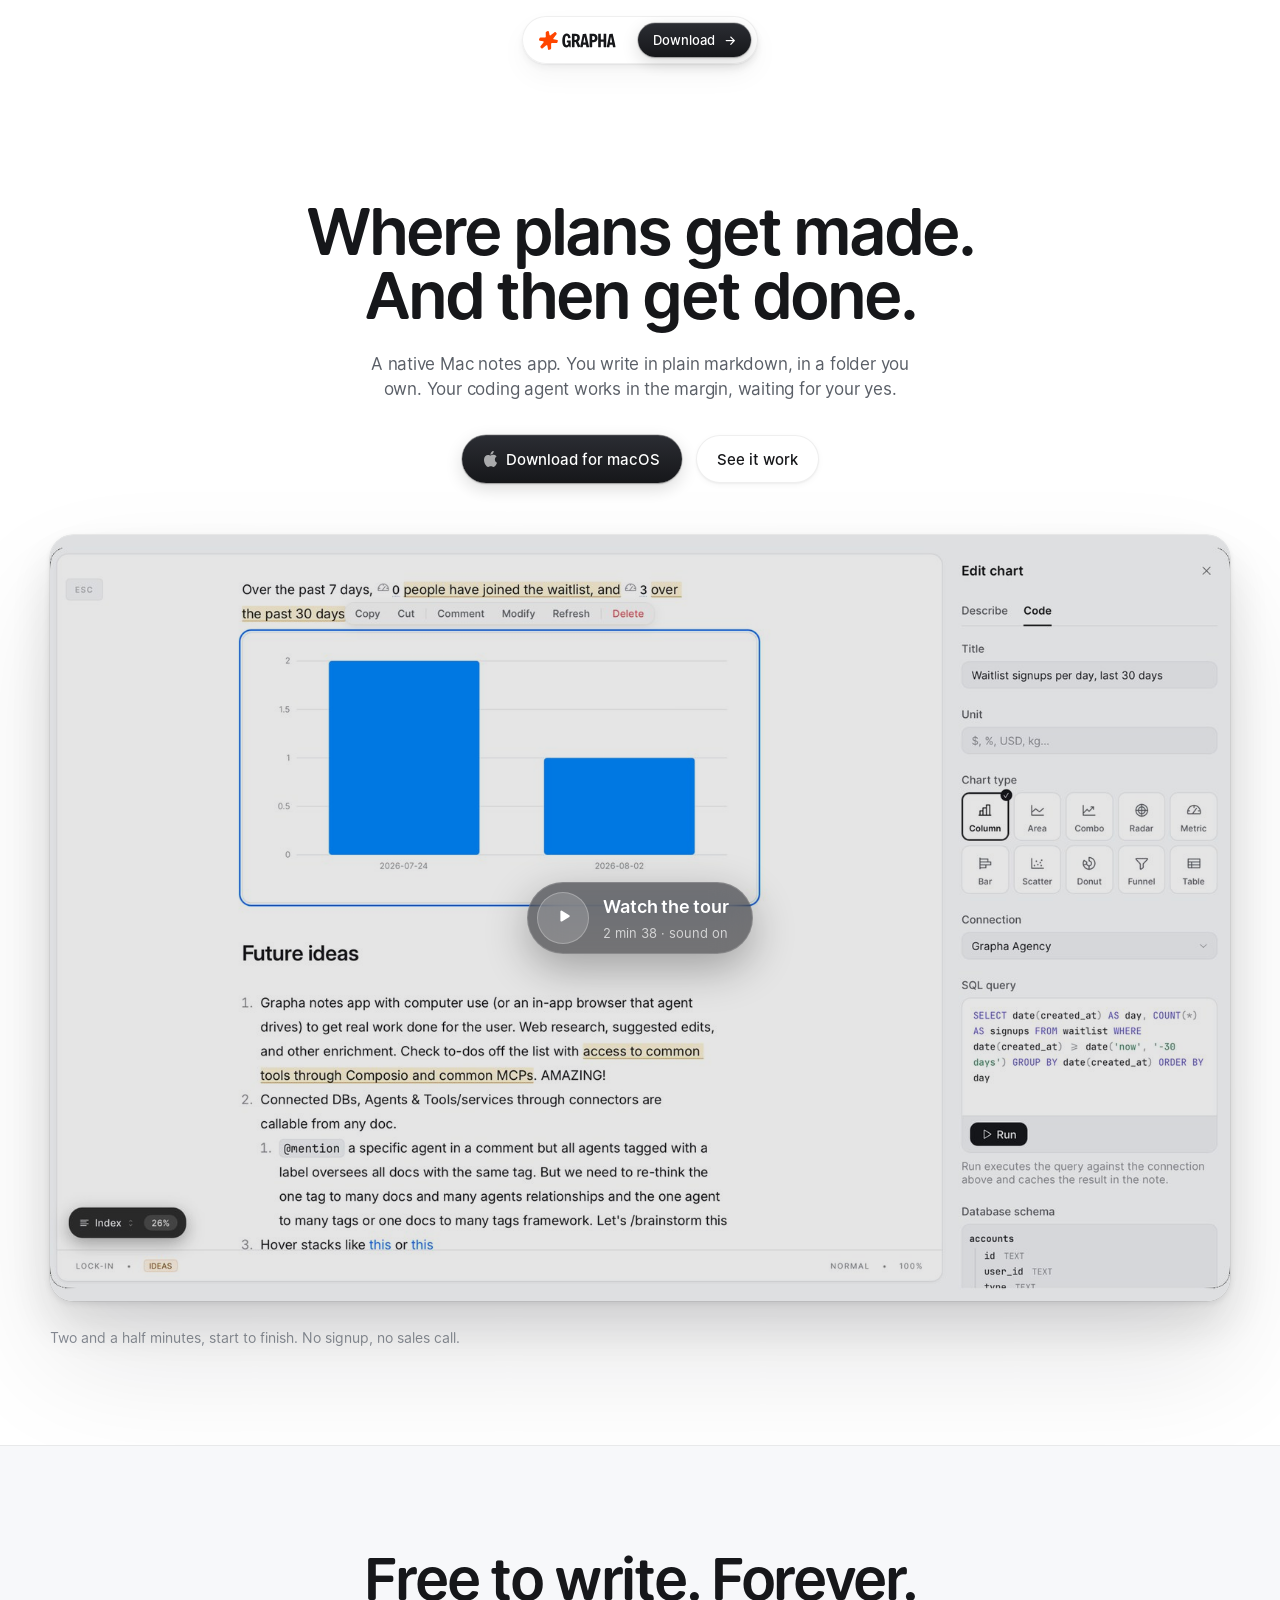
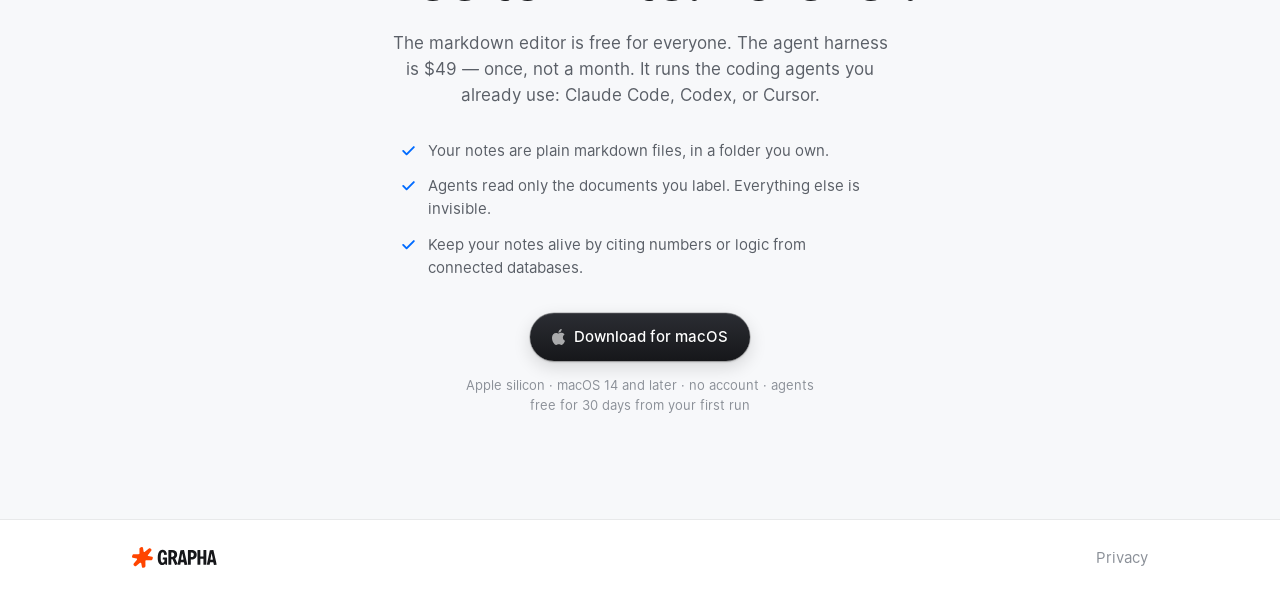
==== commit caf53ed1: "Update the site" ====
--- a/index.html
+++ b/index.html
@@ -111,10 +111,12 @@
       window (owner, 2026-08-14) — a recording of the app can never disagree
       with the app, which the drawing eventually would.
 
-      The player is ours rather than the browser's. Stock controls are another
+      There is no control bar, on hover or otherwise (owner, 2026-08-14):
+      once it is playing the film is the only thing on screen, and a click
+      anywhere on it pauses and resumes. Stock controls would be another
       product's design language sitting inside a portrait of ours, and they
       differ per browser, so the one element the page is built around would
-      look different to every second visitor. `preload="none"` means the 18 MB
+      look different to every second visitor. `preload="none"` means the film
       travels only for a visitor who presses play — the poster is the whole
       cost of arriving. With no script the <video> keeps its own controls and
       still plays, so a dead file costs polish, not the demo.
@@ -125,14 +127,14 @@
         <div class="vframe" id="vframe">
           <video id="vfilm" class="vfilm" controls playsinline preload="none"
                  poster="demo-poster.jpg"
-                 aria-label="Grapha product overview, two minutes thirty-seven">
+                 aria-label="Grapha product overview">
             <source src="demo.mp4" type="video/mp4">
           </video>
 
           <!-- The cover: what a visitor sees before anything has loaded. It is
                a real button, so the whole poster is one large target and the
-               keyboard reaches it first. Hidden after the first play; the
-               controls below take over from there. -->
+               keyboard reaches it first. Once pressed it is gone for good and
+               nothing replaces it — the film clicks to pause and resume. -->
           <button class="vcover" id="vcover" type="button">
             <span class="vcover-in">
               <span class="vplay-disc" aria-hidden="true">
@@ -140,43 +142,10 @@
               </span>
               <span class="vcover-txt">
                 <span class="vcover-lead">Watch the tour</span>
-                <span class="vcover-sub">2 min 37 &middot; sound on</span>
+                <span class="vcover-sub">2 min 38 &middot; sound on</span>
               </span>
             </span>
           </button>
-
-          <!-- Controls. Ours, not the browser's: the stock bar is a different
-               product's design language sitting inside our portrait of ours. -->
-          <div class="vbar" id="vbar">
-            <button class="vb vb-play" id="vplay" type="button" aria-label="Play">
-              <svg class="i-play" viewBox="0 0 24 24" fill="currentColor" aria-hidden="true"><path d="M8.4 5.6a1 1 0 0 1 1.52-.85l7.3 4.5a1 1 0 0 1 0 1.7l-7.3 4.5a1 1 0 0 1-1.52-.85z"/></svg>
-              <svg class="i-pause" viewBox="0 0 24 24" fill="currentColor" aria-hidden="true"><path d="M8 5.2h2.2a.6.6 0 0 1 .6.6v12.4a.6.6 0 0 1-.6.6H8a.6.6 0 0 1-.6-.6V5.8a.6.6 0 0 1 .6-.6m5.8 0H16a.6.6 0 0 1 .6.6v12.4a.6.6 0 0 1-.6.6h-2.2a.6.6 0 0 1-.6-.6V5.8a.6.6 0 0 1 .6-.6"/></svg>
-            </button>
-
-            <span class="vt vt-now" id="vnow">0:00</span>
-
-            <div class="vseek" id="vseek" role="slider" tabindex="0"
-                 aria-label="Seek" aria-valuemin="0" aria-valuemax="157"
-                 aria-valuenow="0" aria-valuetext="0:00 of 2:37">
-              <span class="vtrack" aria-hidden="true">
-                <span class="vbuf" id="vbuf"></span>
-                <span class="vfill" id="vfill"></span>
-              </span>
-              <span class="vknob" id="vknob" aria-hidden="true"></span>
-            </div>
-
-            <span class="vt vt-dur" id="vdur">2:37</span>
-
-            <button class="vb vb-mute" id="vmute" type="button" aria-label="Mute">
-              <svg class="i-loud" viewBox="0 0 24 24" fill="none" stroke="currentColor" stroke-width="1.7" stroke-linecap="round" stroke-linejoin="round" aria-hidden="true"><path d="M11 5.2 6.8 8.6H4.2a.6.6 0 0 0-.6.6v5.6a.6.6 0 0 0 .6.6h2.6L11 18.8z"/><path d="M15.4 9.2a4 4 0 0 1 0 5.6"/><path d="M18 6.6a7.6 7.6 0 0 1 0 10.8"/></svg>
-              <svg class="i-quiet" viewBox="0 0 24 24" fill="none" stroke="currentColor" stroke-width="1.7" stroke-linecap="round" stroke-linejoin="round" aria-hidden="true"><path d="M11 5.2 6.8 8.6H4.2a.6.6 0 0 0-.6.6v5.6a.6.6 0 0 0 .6.6h2.6L11 18.8z"/><path d="m15.6 9.8 4.8 4.4"/><path d="m20.4 9.8-4.8 4.4"/></svg>
-            </button>
-
-            <button class="vb vb-full" id="vfull" type="button" aria-label="Full screen">
-              <svg class="i-in" viewBox="0 0 24 24" fill="none" stroke="currentColor" stroke-width="1.7" stroke-linecap="round" stroke-linejoin="round" aria-hidden="true"><path d="M9 4.6H4.6V9"/><path d="M15 4.6h4.4V9"/><path d="M9 19.4H4.6V15"/><path d="M15 19.4h4.4V15"/></svg>
-              <svg class="i-out" viewBox="0 0 24 24" fill="none" stroke="currentColor" stroke-width="1.7" stroke-linecap="round" stroke-linejoin="round" aria-hidden="true"><path d="M4.6 9H9V4.6"/><path d="M19.4 9H15V4.6"/><path d="M4.6 15H9v4.4"/><path d="M19.4 15H15v4.4"/></svg>
-            </button>
-          </div>
         </div>
         <figcaption class="stage-foot">Two and a half minutes, start to finish. No signup, no sales call.</figcaption>
       </figure>
--- a/styles.css
+++ b/styles.css
@@ -916,16 +916,17 @@
 
 #e .vid { position: relative; max-width: 1180px; margin: 0 auto; }
 
-/* The recording is letterboxed on its own near-black ground, so the frame is
-   dark in BOTH themes: matching the page instead would draw a white margin
-   around a black picture. Radius and shadow are the app window's own (23px,
-   the same four-layer lift), because the object being shown IS that window. */
+/* The frame is the exact shape of the recording — mkdemo.py stamps the ratio
+   from the file itself — so nothing is letterboxed and the background below is
+   only there for the subpixel. Radius and shadow are the app window's own
+   (23px, the same four-layer lift), because the object shown IS that window,
+   and that radius is also what trims the poster's own dark corners away. */
 #e .vframe {
   position: relative;
-  aspect-ratio: 16 / 9;
+  aspect-ratio: 2218 / 1440;
   border-radius: 23px;
   overflow: hidden;
-  background: #000;
+  background: #F7F8FA;
   box-shadow:
     0 0 0 0.5px var(--hairline-2),
     0 2px 6px rgba(22, 23, 26, 0.10),
@@ -936,166 +937,76 @@
 
 /* ── The cover ──────────────────────────────────────────────────────────── */
 
-/* One button the size of the poster. The wash keeps the label legible over a
-   frame we do not control, and lifts on hover rather than appearing then.
-
-   Both this and the bar below are hidden until the `js` root class says a
-   script ran — without one the <video> keeps the `controls` attribute it
-   ships with, and a dead cover must never sit on top of a working player. */
-#e .vcover, #e .vbar { display: none; }
+/* One button the size of the poster — and, since the poster became a bright
+   screenshot (owner, 2026-08-14), a button that does not tint it. A wash over
+   the whole frame greys out the very picture that was chosen; the label
+   carries its own ground instead, a dark glass capsule the size of the words.
+
+   Hidden until the `js` root class says a script ran — without one the <video>
+   keeps the `controls` attribute it ships with, and a dead cover must never
+   sit on top of a working player. */
+#e .vcover { display: none; }
 .js #e .vcover {
   position: absolute; inset: 0;
   display: flex; align-items: center; justify-content: center;
   border: 0; padding: 0;
-  background:
-    linear-gradient(to bottom, rgba(6, 7, 9, 0.30), rgba(6, 7, 9, 0.52));
+  /* Not nothing: the faintest darkening keeps the capsule from floating on a
+     white document with no relationship to it. */
+  background: rgba(6, 7, 9, 0.10);
   color: #FFF;
   font: inherit;
   cursor: pointer;
   transition: background var(--t-slow, 320ms) var(--ease-out),
               opacity 260ms var(--ease-out);
 }
-#e .vcover:hover { background: linear-gradient(to bottom, rgba(6, 7, 9, 0.22), rgba(6, 7, 9, 0.46)); }
-#e .vcover-in { display: flex; align-items: center; gap: 16px; }
+#e .vcover:hover { background: rgba(6, 7, 9, 0.16); }
+
+#e .vcover-in {
+  display: flex; align-items: center; gap: 14px;
+  padding: 10px 24px 10px 10px;
+  border-radius: 999px;
+  background: rgba(10, 11, 14, 0.52);
+  backdrop-filter: blur(18px) saturate(1.25);
+  -webkit-backdrop-filter: blur(18px) saturate(1.25);
+  box-shadow: inset 0 0 0 1px rgba(255, 255, 255, 0.16),
+              0 14px 44px rgba(0, 0, 0, 0.30);
+  transition: transform 420ms var(--ease-soft), background 260ms var(--ease-out);
+}
+#e .vcover:hover .vcover-in { transform: scale(1.03); background: rgba(10, 11, 14, 0.60); }
+#e .vcover:active .vcover-in { transform: scale(0.99); }
 
 #e .vplay-disc {
   display: grid; place-items: center;
-  width: 68px; height: 68px;
+  width: 52px; height: 52px;
   border-radius: 50%;
-  background: rgba(255, 255, 255, 0.14);
-  backdrop-filter: blur(14px) saturate(1.3);
-  -webkit-backdrop-filter: blur(14px) saturate(1.3);
-  box-shadow: inset 0 0 0 1px rgba(255, 255, 255, 0.30),
-              0 10px 30px rgba(0, 0, 0, 0.30);
-  transition: transform 420ms var(--ease-soft), background 260ms var(--ease-out);
-}
-#e .vplay-disc svg { width: 30px; height: 30px; margin-left: 3px; }
-#e .vcover:hover .vplay-disc { transform: scale(1.06); background: rgba(255, 255, 255, 0.22); }
-#e .vcover:active .vplay-disc { transform: scale(0.98); }
-
-/* The frame underneath is whatever the poster happens to be — a white document
-   as easily as a dark one — so the label carries its own contrast rather than
-   trusting the wash alone. */
-#e .vcover-txt {
-  display: flex; flex-direction: column; gap: 3px; text-align: left;
-  text-shadow: 0 1px 3px rgba(0, 0, 0, 0.55), 0 0 18px rgba(0, 0, 0, 0.35);
-}
-#e .vcover-lead { font-size: 19px; font-weight: 600; letter-spacing: -0.01em; }
-#e .vcover-sub { font-size: 13px; color: rgba(255, 255, 255, 0.68); }
+  background: rgba(255, 255, 255, 0.16);
+  box-shadow: inset 0 0 0 1px rgba(255, 255, 255, 0.26);
+  transition: background 260ms var(--ease-out);
+}
+#e .vplay-disc svg { width: 24px; height: 24px; margin-left: 2px; }
+#e .vcover:hover .vplay-disc { background: rgba(255, 255, 255, 0.24); }
+
+#e .vcover-txt { display: flex; flex-direction: column; gap: 2px; text-align: left; }
+#e .vcover-lead { font-size: 18px; font-weight: 600; letter-spacing: -0.01em; }
+#e .vcover-sub { font-size: 13px; color: rgba(255, 255, 255, 0.70); }
 
 /* Gone once it has been pressed, and out of the tab order with it. */
 #e .vid.is-live .vcover { opacity: 0; pointer-events: none; visibility: hidden; }
 
-/* ── The control bar ────────────────────────────────────────────────────── */
-
-/* Present while paused, on hover, and whenever a control has keyboard focus;
-   otherwise it gets out of the way of the thing it controls. */
-.js #e .vbar {
-  position: absolute; left: 0; right: 0; bottom: 0;
-  display: flex; align-items: center; gap: 12px;
-  padding: 56px 18px 16px;
-  /* Three stops, not two: a linear ramp over a white document leaves the
-     controls sitting in the pale middle of it. The extra stop keeps the bottom
-     third genuinely dark and lets the rest fade out over a longer run. */
-  background: linear-gradient(to top,
-    rgba(6, 7, 9, 0.88) 0%, rgba(6, 7, 9, 0.62) 38%, rgba(6, 7, 9, 0) 100%);
-  color: #FFF;
-  opacity: 0;
-  transform: translateY(6px);
-  pointer-events: none;
-  transition: opacity 220ms var(--ease-out), transform 220ms var(--ease-out);
-}
-#e .vid.is-live .vbar { pointer-events: auto; }
-#e .vid.is-live.is-showing .vbar { opacity: 1; transform: none; }
-
-#e .vb {
-  flex: 0 0 auto;
-  display: grid; place-items: center;
-  width: 34px; height: 34px;
-  border: 0; border-radius: 10px;
-  background: transparent;
-  color: #FFF;
-  cursor: pointer;
-  transition: background var(--t-press) var(--ease-out);
-}
-#e .vb:hover { background: rgba(255, 255, 255, 0.16); }
-#e .vb svg { width: 21px; height: 21px; }
-#e .vb-play svg { width: 23px; height: 23px; }
-
-/* One button, two glyphs: state lives on the player, not in the markup. */
-#e .vb .i-pause, #e .vid.is-playing .vb .i-play { display: none; }
-#e .vid.is-playing .vb .i-pause { display: block; }
-#e .vb .i-quiet, #e .vid.is-muted .vb .i-loud { display: none; }
-#e .vid.is-muted .vb .i-quiet { display: block; }
-#e .vb .i-out, #e .vid.is-full .vb .i-in { display: none; }
-#e .vid.is-full .vb .i-out { display: block; }
-
-#e .vt {
-  flex: 0 0 auto;
-  min-width: 38px;
-  font-size: 12px;
-  font-variant-numeric: tabular-nums;
-  color: rgba(255, 255, 255, 0.80);
-}
-#e .vt-dur { text-align: right; }
-
-/* ── The scrubber ───────────────────────────────────────────────────────── */
-
-/* A 3px line that thickens to 5px under the pointer. The hit area is the full
-   28px row, so a hurried click still lands — the line is the drawing, not the
-   target. */
-#e .vseek {
-  position: relative;
-  flex: 1 1 auto;
-  height: 28px;
-  display: flex; align-items: center;
-  cursor: pointer;
-  touch-action: none;
-}
-#e .vtrack {
-  position: relative;
-  display: block;
-  width: 100%; height: 3px;
-  border-radius: 999px;
-  background: rgba(255, 255, 255, 0.32);
-  overflow: hidden;
-  transition: height 160ms var(--ease-out);
-}
-#e .vbuf, #e .vfill {
-  position: absolute; left: 0; top: 0; bottom: 0;
-  border-radius: 999px;
-  transform-origin: 0 50%;
-  transform: scaleX(0);
-  width: 100%;
-}
-#e .vbuf { background: rgba(255, 255, 255, 0.28); }
-#e .vfill { background: #FFF; }
-#e .vknob {
-  position: absolute; top: 50%; left: 0;
-  width: 13px; height: 13px;
-  margin-left: -6.5px;
-  border-radius: 50%;
-  background: #FFF;
-  box-shadow: 0 1px 4px rgba(0, 0, 0, 0.45);
-  transform: translateY(-50%) scale(0);
-  transition: transform 160ms var(--ease-out);
-}
-#e .vseek:hover .vtrack, #e .vseek.is-held .vtrack { height: 5px; }
-#e .vseek:hover .vknob, #e .vseek:focus-visible .vknob, #e .vseek.is-held .vknob {
-  transform: translateY(-50%) scale(1);
-}
+/* Once it has been pressed there is nothing on top of the film at all — no
+   bar, and none on hover either (owner, 2026-08-14). The film itself is the
+   play/pause target, which is the oldest gesture there is and the only one a
+   visitor has to be told about. */
 
 /* Focus is drawn on the player's own ground, so it needs its own ring. */
-#e .vcover:focus-visible, #e .vb:focus-visible, #e .vseek:focus-visible {
+#e .vcover:focus-visible {
   outline: 2px solid #FFF;
   outline-offset: 2px;
   border-radius: 10px;
 }
 
-/* Full screen: the film fills the screen, so the rounding and lift that made
-   it an object on a page would only draw a border around the screen itself. */
-#e .vframe:fullscreen { aspect-ratio: auto; width: 100%; height: 100%; border-radius: 0; box-shadow: none; }
-#e .vframe:-webkit-full-screen { aspect-ratio: auto; width: 100%; height: 100%; border-radius: 0; box-shadow: none; }
+/* A film with no controls still has to say it can be clicked. */
+#e .vid.is-live .vfilm { cursor: pointer; }
 
 #e .stage-foot {
   margin: 26px auto 0;
@@ -1105,7 +1016,7 @@
 }
 
 @media (prefers-reduced-motion: reduce) {
-  #e .vcover, #e .vplay-disc, #e .vbar, #e .vtrack, #e .vknob { transition: none; }
+  #e .vcover, #e .vcover-in, #e .vplay-disc { transition: none; }
 }
 
 /* ── Ground rhythm ─────────────────────────────────────────────────────── */
@@ -1430,7 +1341,6 @@
   #e .vplay-disc { width: 56px; height: 56px; }
   #e .vplay-disc svg { width: 24px; height: 24px; }
   #e .vcover-lead { font-size: 17px; }
-  #e .vbar { padding: 32px 12px 12px; gap: 8px; }
   #e .loop > li { padding: 20px; }
   #e .loop-foot { font-size: var(--t-17); }
   #e .price { padding: 28px 22px; }
@@ -1457,7 +1367,6 @@
   #e .ticks li, #e .price li { font-size: var(--t-13); }
   /* The two clocks are the first thing to go: the scrubber shows the same
      information with the whole width to say it in. */
-  #e .vt { display: none; }
   #e .vcover-sub { display: none; }
 }
 
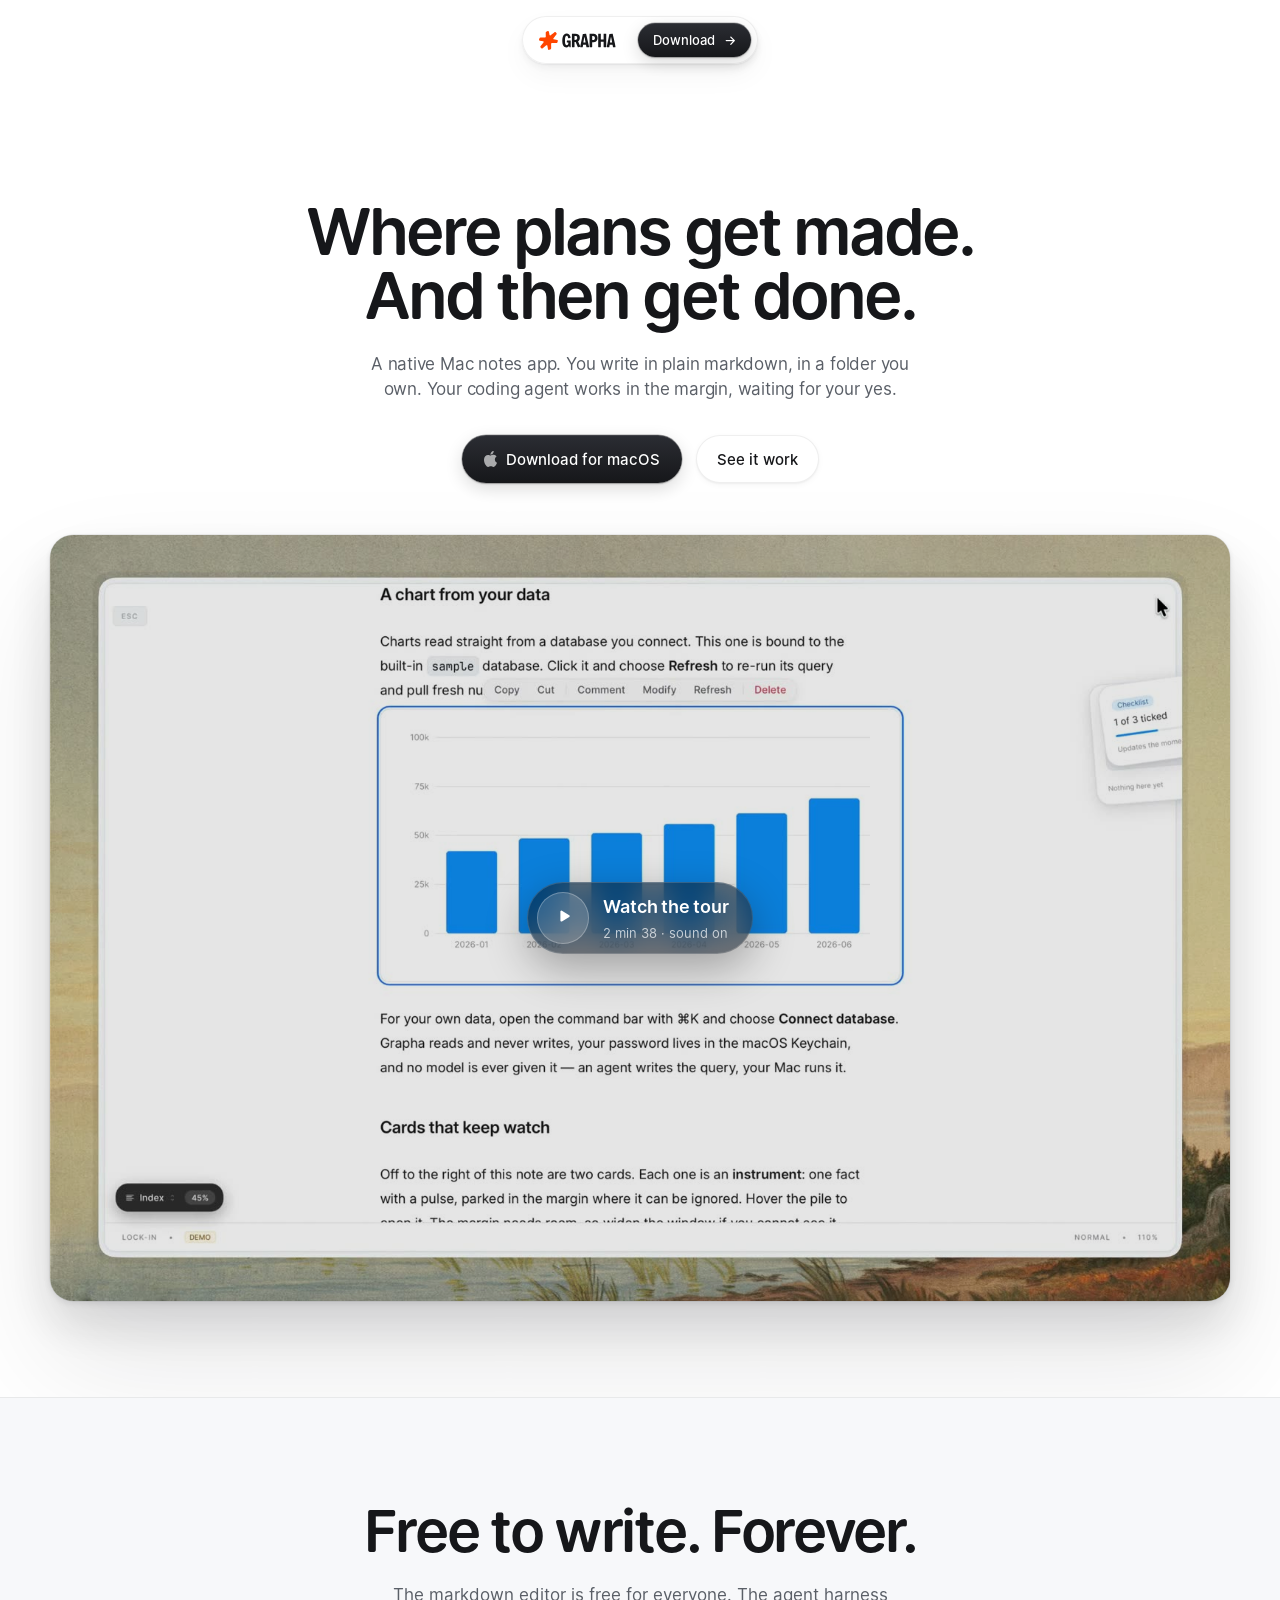
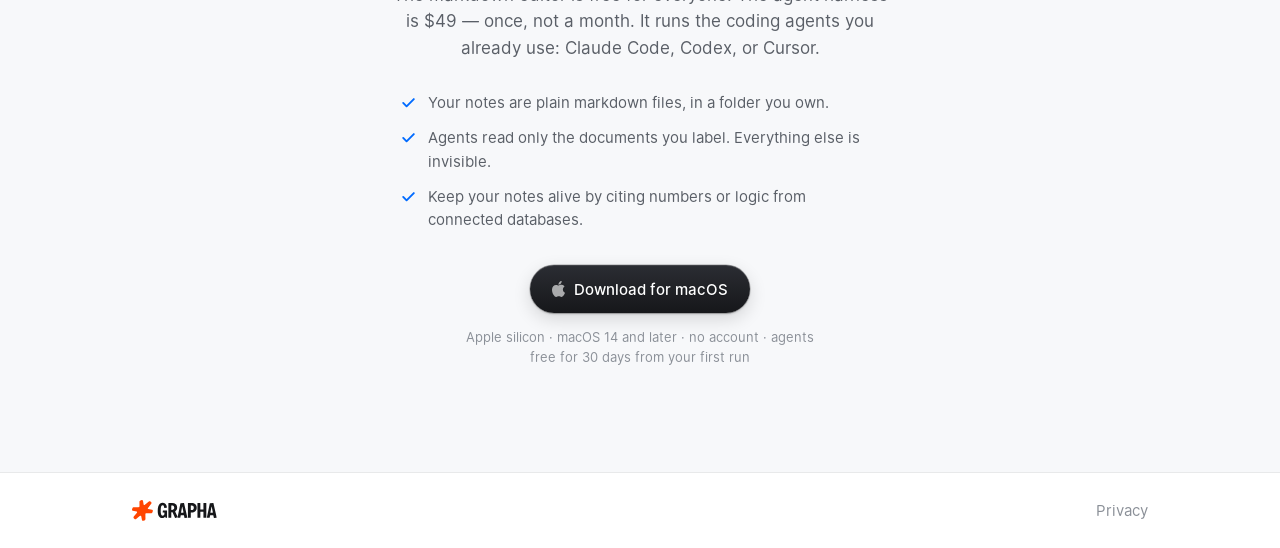
==== commit cc3a5913: "Update the site" ====
--- a/index.html
+++ b/index.html
@@ -123,7 +123,7 @@
     -->
     <div class="stage" id="demo">
       <div class="glow" aria-hidden="true"></div>
-      <figure class="vid" id="vid">
+      <div class="vid" id="vid">
         <div class="vframe" id="vframe">
           <video id="vfilm" class="vfilm" controls playsinline preload="none"
                  poster="demo-poster.jpg"
@@ -147,8 +147,7 @@
             </span>
           </button>
         </div>
-        <figcaption class="stage-foot">Two and a half minutes, start to finish. No signup, no sales call.</figcaption>
-      </figure>
+      </div>
     </div>
   </header>
 
--- a/styles.css
+++ b/styles.css
@@ -933,7 +933,7 @@
     0 24px 48px rgba(22, 23, 26, 0.13),
     0 60px 120px rgba(22, 23, 26, 0.10);
 }
-#e .vfilm { display: block; width: 100%; height: 100%; object-fit: contain; }
+#e .vfilm { display: block; width: 100%; height: 100%; object-fit: cover; }
 
 /* ── The cover ──────────────────────────────────────────────────────────── */
 
@@ -1007,13 +1007,6 @@
 
 /* A film with no controls still has to say it can be clicked. */
 #e .vid.is-live .vfilm { cursor: pointer; }
-
-#e .stage-foot {
-  margin: 26px auto 0;
-  max-width: 1180px;
-  font-size: 14px;
-  color: var(--ink-3);
-}
 
 @media (prefers-reduced-motion: reduce) {
   #e .vcover, #e .vcover-in, #e .vplay-disc { transition: none; }
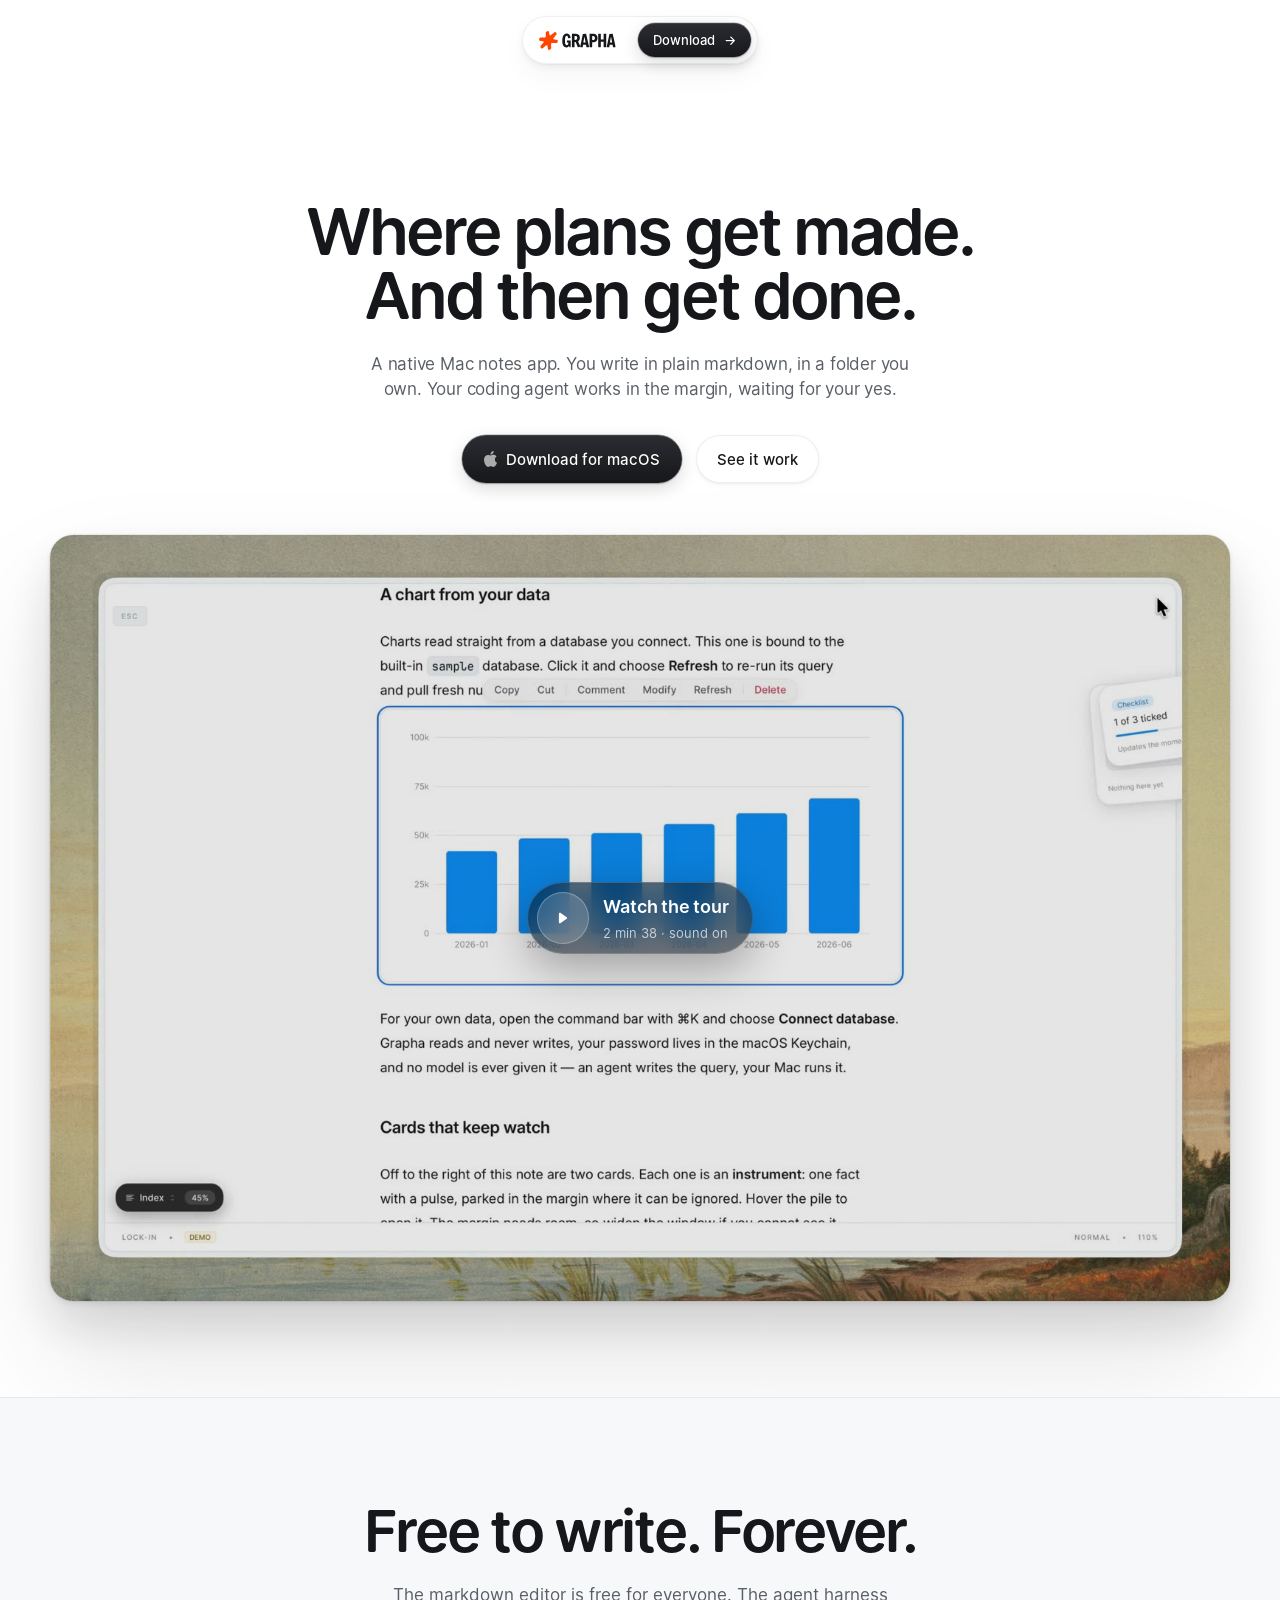
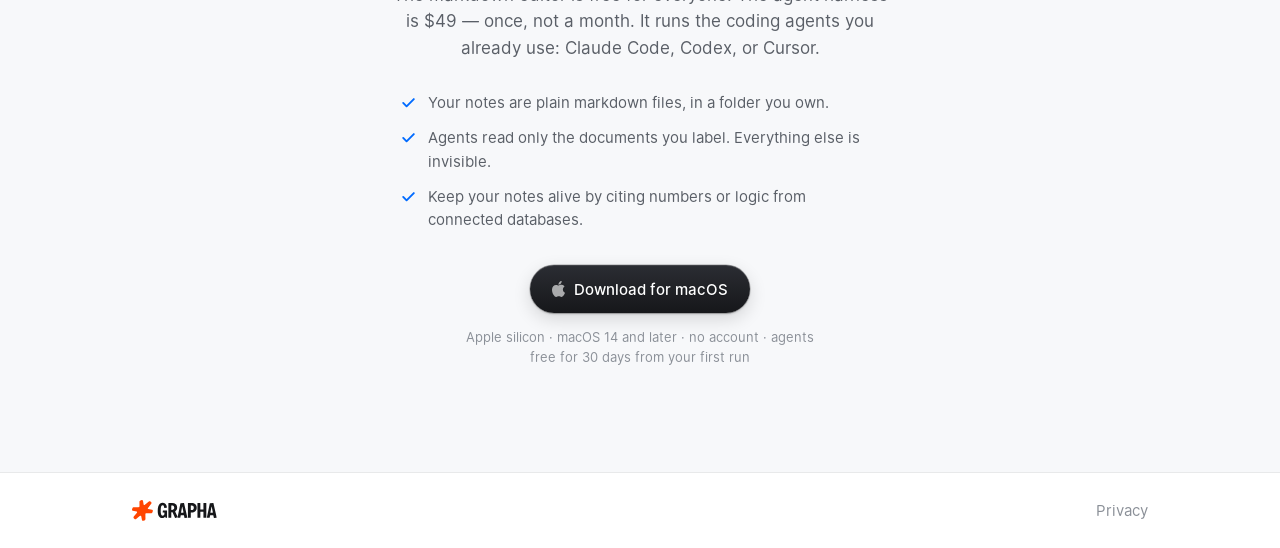
==== commit 9d1699c9: "Update the site" ====
--- a/index.html
+++ b/index.html
@@ -138,7 +138,7 @@
           <button class="vcover" id="vcover" type="button">
             <span class="vcover-in">
               <span class="vplay-disc" aria-hidden="true">
-                <svg viewBox="0 0 24 24" fill="currentColor"><path d="M8.4 5.6a1 1 0 0 1 1.52-.85l7.3 4.5a1 1 0 0 1 0 1.7l-7.3 4.5a1 1 0 0 1-1.52-.85z"/></svg>
+                <svg viewBox="0 0 24 24" aria-hidden="true"><path d="M8.8 7.6 15.2 12 8.8 16.4Z" fill="currentColor" stroke="currentColor" stroke-width="1.8" stroke-linejoin="round" stroke-linecap="round"/></svg>
               </span>
               <span class="vcover-txt">
                 <span class="vcover-lead">Watch the tour</span>
--- a/styles.css
+++ b/styles.css
@@ -983,7 +983,10 @@
   box-shadow: inset 0 0 0 1px rgba(255, 255, 255, 0.26);
   transition: background 260ms var(--ease-out);
 }
-#e .vplay-disc svg { width: 24px; height: 24px; margin-left: 2px; }
+/* The triangle is drawn centred on the viewBox — its stroked bounds sit at
+   12/12 exactly — so the disc needs no optical nudge, and a nudge is what
+   made it sit off to the right. */
+#e .vplay-disc svg { width: 24px; height: 24px; }
 #e .vcover:hover .vplay-disc { background: rgba(255, 255, 255, 0.24); }
 
 #e .vcover-txt { display: flex; flex-direction: column; gap: 2px; text-align: left; }
@@ -1331,9 +1334,10 @@
   /* A phone-width film is a small object; its cover has to stop shouting over
      it, and the frame's radius comes down with the object. */
   #e .vframe { border-radius: 16px; }
-  #e .vplay-disc { width: 56px; height: 56px; }
-  #e .vplay-disc svg { width: 24px; height: 24px; }
-  #e .vcover-lead { font-size: 17px; }
+  #e .vcover-in { gap: 12px; padding: 8px 20px 8px 8px; }
+  #e .vplay-disc { width: 44px; height: 44px; }
+  #e .vplay-disc svg { width: 21px; height: 21px; }
+  #e .vcover-lead { font-size: 16px; }
   #e .loop > li { padding: 20px; }
   #e .loop-foot { font-size: var(--t-17); }
   #e .price { padding: 28px 22px; }
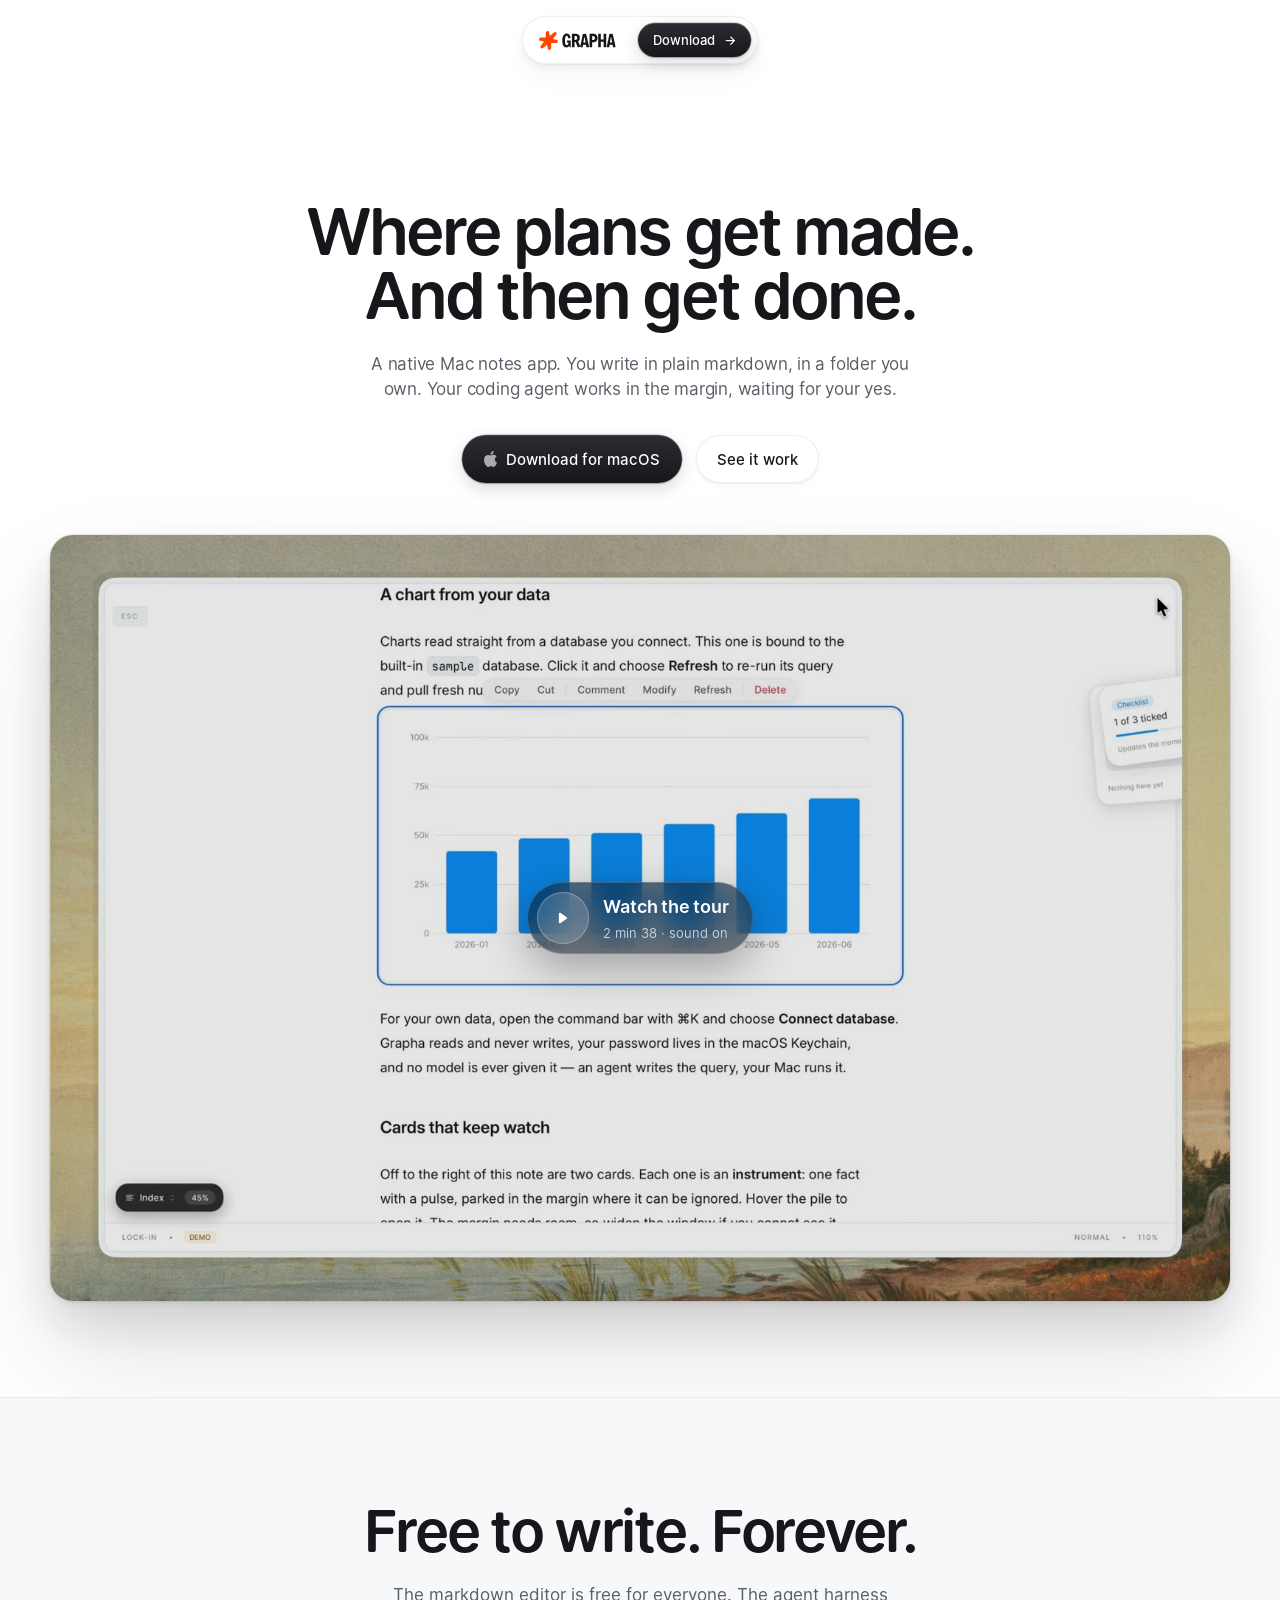
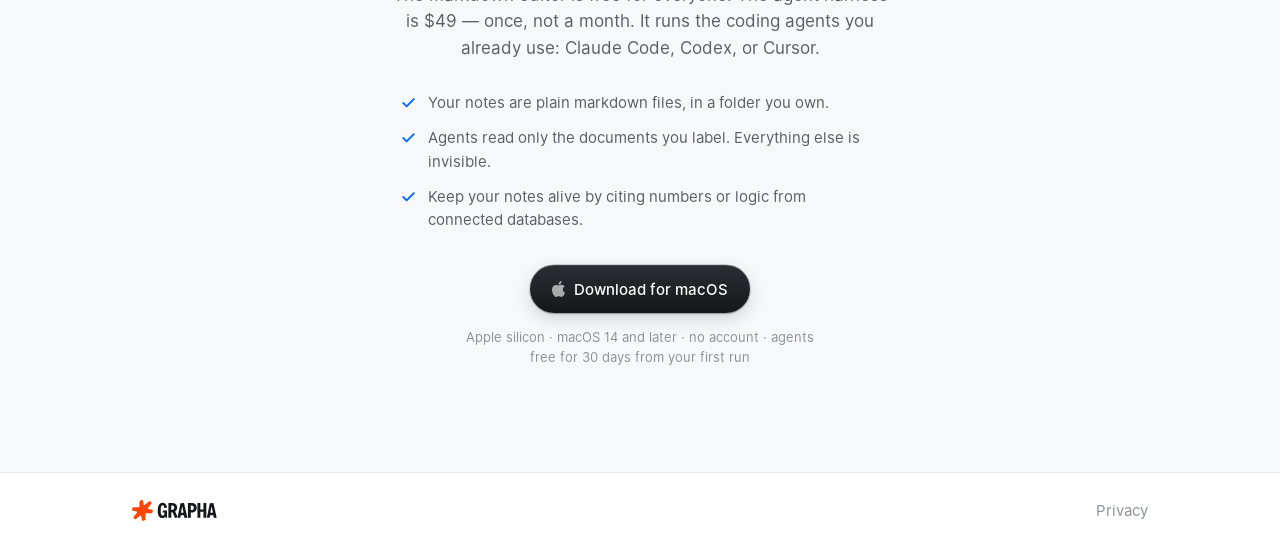
==== commit c0ff80ad: "Add about, contact and an agent/developer page; real 404; llms.txt says when not to use Grapha; Orga" ====
--- a/index.html
+++ b/index.html
@@ -6,16 +6,13 @@
 <title>Grapha — markdown notes your agents can work in</title>
 <meta name="description" content="A native Mac notes app. Plain markdown in a folder you own, and your coding agent working inside it. Free to write, forever.">
 <link rel="canonical" href="https://grapha.ai/">
+<link rel="alternate" type="text/markdown" href="index.md" title="This page in plain markdown">
 <meta name="theme-color" content="#FFFFFF" media="(prefers-color-scheme: light)">
 <meta name="theme-color" content="#0B0C0E" media="(prefers-color-scheme: dark)">
 <link rel="icon" href="favicon.svg" type="image/svg+xml">
 
 <meta property="og:type" content="website">
 <meta property="og:site_name" content="Grapha">
-<!-- The social title is the headline, because it is read directly beneath the
-     card, which now carries that same sentence in Lora. `<title>` above stays
-     the keyword-bearing one: it is what a search result shows, with no image
-     next to it to disagree with. -->
 <meta property="og:title" content="Where plans get made. And then get done.">
 <meta property="og:description" content="Plain markdown on your Mac. Label a document and your coding agent works inside it — commenting, suggesting, waiting for your yes.">
 <meta property="og:image" content="https://grapha.ai/og.png">
@@ -26,50 +23,26 @@
 <link rel="preload" href="fonts/OpenRunde-Semibold.woff2" as="font" type="font/woff2" crossorigin>
 <link rel="preload" href="fonts/Lora-roman-latin.woff2" as="font" type="font/woff2" crossorigin>
 <link rel="stylesheet" href="styles.css">
-<!-- The demo's poster is the hero's largest paint; the film itself is
-     `preload="none"` and travels only for a visitor who presses play. -->
 <link rel="preload" href="demo-poster.jpg" as="image">
-<!-- `js` on the root is what lets the stylesheet show the custom player. With
-     no script the <video> keeps the `controls` attribute it ships with, and our
-     cover and bar stay hidden rather than sitting dead on top of it. -->
 <script>document.documentElement.classList.add('js')</script>
-<!-- Gives the page a keyboard and a mouse: every click and keystroke the
-     VISITOR makes. Independent of `player.js` — the film carries its own
-     narration, and neither file can reach the other. -->
 <script src="sound.js" defer></script>
 <script src="player.js" defer></script>
 
-<script type="application/ld+json">
-{
-  "@context": "https://schema.org",
-  "@type": "SoftwareApplication",
-  "name": "Grapha",
-  "applicationCategory": "ProductivityApplication",
-  "operatingSystem": "macOS 14",
-  "description": "A native Mac notes app. Markdown files on your disk, coding agents in the margin, and nothing to file.",
-  "offers": {
-    "@type": "Offer",
-    "price": "49",
-    "priceCurrency": "USD",
-    "description": "One payment. Free to write forever; the key unlocks the agents."
-  }
-}
-</script>
+<script type="application/ld+json">{"@context":"https://schema.org","@graph":[{"@type":"SoftwareApplication","@id":"https://grapha.ai/#software","name":"Grapha","url":"https://grapha.ai/","applicationCategory":"ProductivityApplication","operatingSystem":"macOS 14","softwareRequirements":"Apple silicon Mac running macOS 14 or later","downloadUrl":"https://github.com/princeharshan/grapha-site/releases/latest/download/Grapha.dmg","description":"A native Mac notes app. Markdown files on your disk, coding agents in the margin, and nothing to file.","featureList":["Notes are plain markdown files in a folder you own, with no proprietary format","No folders and no filing: documents carry labels instead","Coding agents — Claude Code, Codex, Cursor — comment and suggest edits in the margin, and nothing lands until you accept it","Agents are handed only the documents you label","Read-only database connections put live figures and charts inside a note, with the credential in the macOS Keychain","No account, no server, no sync, no telemetry"],"offers":{"@type":"Offer","price":"49","priceCurrency":"USD","url":"https://grapha.ai/","availability":"https://schema.org/InStock","description":"One payment. Free to write forever; the key unlocks the agents."},"publisher":{"@id":"https://grapha.ai/#organization"}},{"@type":"Organization","@id":"https://grapha.ai/#organization","name":"Grapha","alternateName":"Grapha Notes","url":"https://grapha.ai/","logo":"https://grapha.ai/icon-192.png","image":"https://grapha.ai/og.png","description":"Grapha makes a native macOS markdown notes app that keeps every note as a plain .md file on the user's own disk and lets coding agents work inside those files.","email":"support@grapha.ai","address":{"@type":"PostalAddress","addressLocality":"Ottawa","addressRegion":"ON","addressCountry":"CA"},"contactPoint":[{"@type":"ContactPoint","contactType":"customer support","email":"support@grapha.ai","url":"https://grapha.ai/contact.html","areaServed":"Worldwide","availableLanguage":["English"]}],"sameAs":["https://github.com/princeharshan/grapha-site","https://grapha.userjot.com/roadmap"]},{"@type":"WebSite","@id":"https://grapha.ai/#website","name":"Grapha","alternateName":"Grapha Notes","url":"https://grapha.ai/","inLanguage":"en","publisher":{"@id":"https://grapha.ai/#organization"}}]}</script>
 </head>
 <body>
 <svg width="0" height="0" style="position:absolute" aria-hidden="true" focusable="false">
   <symbol id="grapha-wordmark" viewBox="0 0 804 199">
-    <path fill-rule="evenodd" clip-rule="evenodd" d="M182.328 21.8473C185.977 25.4969 185.837 31.8187 181.998 36.6606L151.842 74.7017C148.225 79.2641 149.75 85.2522 154.774 86.2173L190.325 93.0461C196.08 94.1515 199.072 99.8552 197.091 105.945L193.588 116.712C191.731 122.421 186.092 126.608 180.443 126.473L136.043 125.412C131.259 125.298 126.787 129.75 126.876 134.539L127.733 180.944C127.838 186.608 123.611 192.236 117.888 194.056L107.163 197.467C101.055 199.409 95.3732 196.355 94.3269 190.566L87.6107 153.408C86.695 148.342 80.6898 146.768 76.0992 150.39L39.1223 179.566C34.2822 183.385 27.9773 183.517 24.3354 179.875L16.7342 172.274C13.0879 168.627 13.2246 162.313 17.0547 157.472L46.8165 119.853C50.4278 115.289 48.8975 109.305 43.873 108.344L7.38451 101.366C1.62463 100.264 -1.37145 94.5586 0.610627 88.4657L4.11006 77.7084C5.96738 71.999 11.6076 67.8114 17.2569 67.9475L61.822 69.0208C66.5868 69.1356 71.0475 64.7194 70.9913 59.943L70.4871 17.0614C70.4207 11.4185 74.638 5.83369 80.333 4.02281L91.1473 0.584066C97.2463 -1.35531 102.922 1.68673 103.98 7.46199L110.28 41.8691C111.208 46.9343 117.225 48.4932 121.81 44.856L159.937 14.6071C164.779 10.7654 171.104 10.6232 174.755 14.274L182.328 21.8473Z" fill="#FF4500"/>
-    <path d="M287.104 171.604C273.712 171.604 263.11 165.714 255.298 153.934C247.61 142.154 243.766 124.67 243.766 101.482C243.766 86.23 245.378 73.024 248.602 61.864C251.826 50.704 256.91 42.086 263.854 36.01C270.922 29.934 280.036 26.896 291.196 26.896C299.752 26.896 306.882 28.88 312.586 32.848C318.29 36.692 322.63 42.024 325.606 48.844C328.401 54.8811 330.137 61.775 330.815 69.5257C330.944 71.0012 329.93 72.3205 328.481 72.6272L308.955 76.7604C307.151 77.1423 305.437 75.82 305.266 73.9836C304.941 70.5037 304.405 67.2698 303.658 64.282C302.79 60.19 301.302 56.904 299.194 54.424C297.21 51.944 294.234 50.704 290.266 50.704C285.058 50.704 281.152 53.06 278.548 57.772C275.944 62.484 274.208 68.746 273.34 76.558C272.472 84.246 272.038 92.678 272.038 101.854C272.038 107.558 272.224 113.2 272.596 118.78C272.968 124.236 273.774 129.196 275.014 133.66C276.254 138 278.114 141.534 280.594 144.262C283.198 146.866 286.608 148.168 290.824 148.168C295.04 148.168 298.326 147.052 300.682 144.82C303.162 142.464 304.898 139.612 305.89 136.264C307.006 132.916 307.564 129.692 307.564 126.592V122.152C307.564 120.495 306.22 119.152 304.564 119.152H293.85C292.045 119.152 290.649 117.57 290.873 115.78L292.727 100.948C292.915 99.4466 294.191 98.32 295.704 98.32H329.116C330.772 98.32 332.116 99.6631 332.116 101.32V166.371C332.116 167.876 331.001 169.148 329.509 169.345L322.216 170.31C320.664 170.516 319.216 169.493 318.889 167.962L317.691 162.352C317.102 159.593 312.998 158.897 311.073 160.959C309.279 162.883 307.179 164.695 304.774 166.396C299.814 169.868 293.924 171.604 287.104 171.604Z" fill="currentColor"/>
-    <path d="M410.927 171.005C409.428 171.549 407.764 170.825 407.142 169.356L385.219 117.633C384.749 116.524 383.662 115.804 382.457 115.804H375.168C373.511 115.804 372.168 117.147 372.168 118.804V166C372.168 167.657 370.825 169 369.168 169H347.826C346.169 169 344.826 167.657 344.826 166V32.5C344.826 30.8431 346.169 29.5 347.826 29.5H379.794C394.922 29.5 406.702 32.972 415.134 39.916C423.566 46.736 427.782 57.586 427.782 72.466C427.782 80.402 426.108 87.408 422.76 93.484C419.938 98.8033 415.975 103.22 410.871 106.733C409.617 107.597 409.098 109.225 409.725 110.612L432.027 159.911C432.747 161.503 431.96 163.371 430.317 163.967L410.927 171.005ZM372.168 91.042C372.168 92.6988 373.511 94.042 375.168 94.042H378.492C384.444 94.042 389.528 92.306 393.744 88.834C398.084 85.362 400.254 79.968 400.254 72.652C400.254 64.592 398.27 59.012 394.302 55.912C390.334 52.812 385.064 51.262 378.492 51.262H375.168C373.511 51.262 372.168 52.6051 372.168 54.262V91.042Z" fill="currentColor"/>
-    <path d="M500.502 171.35C498.984 171.495 497.599 170.478 497.282 168.986L492.389 145.896C492.095 144.51 490.872 143.518 489.454 143.518H464.478C463.012 143.518 461.762 144.576 461.519 146.021L458.082 166.497C457.839 167.942 456.588 169 455.123 169H434.374C432.473 169 431.052 167.255 431.436 165.393L458.711 33.2975C458.973 32.03 460.018 31.0733 461.303 30.9241L490.144 27.578C491.664 27.4016 493.073 28.398 493.414 29.8901L524.419 165.67C524.822 167.435 523.581 169.152 521.778 169.324L500.502 171.35ZM477.563 65.77C477.235 64.0167 474.713 64.0464 474.426 65.8069L474.401 65.956L464.833 117.276C464.489 119.122 465.905 120.826 467.782 120.826H484.706C486.595 120.826 488.013 119.102 487.65 117.249L477.563 65.77Z" fill="currentColor"/>
-    <path d="M532.845 169C531.188 169 529.845 167.657 529.845 166V32.5C529.845 30.8431 531.188 29.5 532.845 29.5H562.953C579.445 29.5 591.907 33.22 600.339 40.66C608.895 47.976 613.173 58.826 613.173 73.21C613.173 87.718 608.833 98.878 600.153 106.69C591.597 114.378 579.197 118.222 562.953 118.222H560.187C558.53 118.222 557.187 119.565 557.187 121.222V166C557.187 167.657 555.844 169 554.187 169H532.845ZM557.187 92.53C557.187 94.1869 558.53 95.53 560.187 95.53H564.999C571.695 95.53 576.841 93.67 580.437 89.95C584.033 86.106 585.831 80.712 585.831 73.768C585.831 59.384 578.887 52.192 564.999 52.192H560.187C558.53 52.192 557.187 53.5351 557.187 55.192V92.53Z" fill="currentColor"/>
-    <path d="M623.266 169C621.609 169 620.266 167.657 620.266 166V32.5C620.266 30.8431 621.609 29.5 623.266 29.5H644.608C646.265 29.5 647.608 30.8431 647.608 32.5V86.764C647.608 88.4208 648.951 89.764 650.608 89.764H673.996C675.653 89.764 676.996 88.4208 676.996 86.764V32.5C676.996 30.8431 678.339 29.5 679.996 29.5H701.338C702.995 29.5 704.338 30.8431 704.338 32.5V166C704.338 167.657 702.995 169 701.338 169H679.996C678.339 169 676.996 167.657 676.996 166V115.456C676.996 113.799 675.653 112.456 673.996 112.456H650.608C648.951 112.456 647.608 113.799 647.608 115.456V166C647.608 167.657 646.265 169 644.608 169H623.266Z" fill="currentColor"/>
-    <path d="M778.848 171.35C777.33 171.495 775.945 170.478 775.628 168.986L770.735 145.896C770.442 144.51 769.218 143.518 767.801 143.518H742.824C741.359 143.518 740.108 144.576 739.865 146.021L736.428 166.497C736.185 167.942 734.934 169 733.469 169H712.72C710.819 169 709.398 167.255 709.782 165.393L737.057 33.2975C737.319 32.03 738.364 31.0733 739.649 30.9241L768.49 27.578C770.01 27.4016 771.419 28.398 771.76 29.8901L802.765 165.67C803.168 167.435 801.927 169.152 800.125 169.324L778.848 171.35ZM755.909 65.77C755.581 64.0167 753.059 64.0464 752.772 65.8069L752.747 65.956L743.179 117.276C742.835 119.122 744.251 120.826 746.128 120.826H763.053C764.941 120.826 766.36 119.102 765.997 117.249L755.909 65.77Z" fill="currentColor"/>
-  </symbol>
+    <path fill-rule="evenodd" clip-rule="evenodd" d="M182.33 21.85C185.98 25.5 185.84 31.82 182 36.66L151.84 74.7C148.22 79.26 149.75 85.25 154.77 86.22L190.32 93.05C196.08 94.15 199.07 99.86 197.09 105.94L193.59 116.71C191.73 122.42 186.09 126.61 180.44 126.47L136.04 125.41C131.26 125.3 126.79 129.75 126.88 134.54L127.73 180.94C127.84 186.61 123.61 192.24 117.89 194.06L107.16 197.47C101.06 199.41 95.37 196.35 94.33 190.57L87.61 153.41C86.69 148.34 80.69 146.77 76.1 150.39L39.12 179.57C34.28 183.38 27.98 183.52 24.34 179.88L16.73 172.27C13.09 168.63 13.22 162.31 17.05 157.47L46.82 119.85C50.43 115.29 48.9 109.31 43.87 108.34L7.38 101.37C1.62 100.26 -1.37 94.56 0.61 88.47L4.11 77.71C5.97 72 11.61 67.81 17.26 67.95L61.82 69.02C66.59 69.14 71.05 64.72 70.99 59.94L70.49 17.06C70.42 11.42 74.64 5.83 80.33 4.02L91.15 0.58C97.25 -1.36 102.92 1.69 103.98 7.46L110.28 41.87C111.21 46.93 117.22 48.49 121.81 44.86L159.94 14.61C164.78 10.77 171.1 10.62 174.75 14.27L182.33 21.85Z" fill="#FF4500"/>
+    <path d="M287.1 171.6C273.71 171.6 263.11 165.71 255.3 153.93C247.61 142.15 243.77 124.67 243.77 101.48C243.77 86.23 245.38 73.02 248.6 61.86C251.83 50.7 256.91 42.09 263.85 36.01C270.92 29.93 280.04 26.9 291.2 26.9C299.75 26.9 306.88 28.88 312.59 32.85C318.29 36.69 322.63 42.02 325.61 48.84C328.4 54.88 330.14 61.77 330.81 69.53C330.94 71 329.93 72.32 328.48 72.63L308.95 76.76C307.15 77.14 305.44 75.82 305.27 73.98C304.94 70.5 304.4 67.27 303.66 64.28C302.79 60.19 301.3 56.9 299.19 54.42C297.21 51.94 294.23 50.7 290.27 50.7C285.06 50.7 281.15 53.06 278.55 57.77C275.94 62.48 274.21 68.75 273.34 76.56C272.47 84.25 272.04 92.68 272.04 101.85C272.04 107.56 272.22 113.2 272.6 118.78C272.97 124.24 273.77 129.2 275.01 133.66C276.25 138 278.11 141.53 280.59 144.26C283.2 146.87 286.61 148.17 290.82 148.17C295.04 148.17 298.33 147.05 300.68 144.82C303.16 142.46 304.9 139.61 305.89 136.26C307.01 132.92 307.56 129.69 307.56 126.59V122.15C307.56 120.5 306.22 119.15 304.56 119.15H293.85C292.05 119.15 290.65 117.57 290.87 115.78L292.73 100.95C292.92 99.45 294.19 98.32 295.7 98.32H329.12C330.77 98.32 332.12 99.66 332.12 101.32V166.37C332.12 167.88 331 169.15 329.51 169.34L322.22 170.31C320.66 170.52 319.22 169.49 318.89 167.96L317.69 162.35C317.1 159.59 313 158.9 311.07 160.96C309.28 162.88 307.18 164.69 304.77 166.4C299.81 169.87 293.92 171.6 287.1 171.6Z" fill="currentColor"/>
+    <path d="M410.93 171C409.43 171.55 407.76 170.82 407.14 169.36L385.22 117.63C384.75 116.52 383.66 115.8 382.46 115.8H375.17C373.51 115.8 372.17 117.15 372.17 118.8V166C372.17 167.66 370.82 169 369.17 169H347.83C346.17 169 344.83 167.66 344.83 166V32.5C344.83 30.84 346.17 29.5 347.83 29.5H379.79C394.92 29.5 406.7 32.97 415.13 39.92C423.57 46.74 427.78 57.59 427.78 72.47C427.78 80.4 426.11 87.41 422.76 93.48C419.94 98.8 415.98 103.22 410.87 106.73C409.62 107.6 409.1 109.22 409.73 110.61L432.03 159.91C432.75 161.5 431.96 163.37 430.32 163.97L410.93 171ZM372.17 91.04C372.17 92.7 373.51 94.04 375.17 94.04H378.49C384.44 94.04 389.53 92.31 393.74 88.83C398.08 85.36 400.25 79.97 400.25 72.65C400.25 64.59 398.27 59.01 394.3 55.91C390.33 52.81 385.06 51.26 378.49 51.26H375.17C373.51 51.26 372.17 52.61 372.17 54.26V91.04Z" fill="currentColor"/>
+    <path d="M500.5 171.35C498.98 171.5 497.6 170.48 497.28 168.99L492.39 145.9C492.1 144.51 490.87 143.52 489.45 143.52H464.48C463.01 143.52 461.76 144.58 461.52 146.02L458.08 166.5C457.84 167.94 456.59 169 455.12 169H434.37C432.47 169 431.05 167.25 431.44 165.39L458.71 33.3C458.97 32.03 460.02 31.07 461.3 30.92L490.14 27.58C491.66 27.4 493.07 28.4 493.41 29.89L524.42 165.67C524.82 167.44 523.58 169.15 521.78 169.32L500.5 171.35ZM477.56 65.77C477.24 64.02 474.71 64.05 474.43 65.81L474.4 65.96L464.83 117.28C464.49 119.12 465.9 120.83 467.78 120.83H484.71C486.6 120.83 488.01 119.1 487.65 117.25L477.56 65.77Z" fill="currentColor"/>
+    <path d="M532.85 169C531.19 169 529.85 167.66 529.85 166V32.5C529.85 30.84 531.19 29.5 532.85 29.5H562.95C579.45 29.5 591.91 33.22 600.34 40.66C608.89 47.98 613.17 58.83 613.17 73.21C613.17 87.72 608.83 98.88 600.15 106.69C591.6 114.38 579.2 118.22 562.95 118.22H560.19C558.53 118.22 557.19 119.56 557.19 121.22V166C557.19 167.66 555.84 169 554.19 169H532.85ZM557.19 92.53C557.19 94.19 558.53 95.53 560.19 95.53H565C571.7 95.53 576.84 93.67 580.44 89.95C584.03 86.11 585.83 80.71 585.83 73.77C585.83 59.38 578.89 52.19 565 52.19H560.19C558.53 52.19 557.19 53.54 557.19 55.19V92.53Z" fill="currentColor"/>
+    <path d="M623.27 169C621.61 169 620.27 167.66 620.27 166V32.5C620.27 30.84 621.61 29.5 623.27 29.5H644.61C646.26 29.5 647.61 30.84 647.61 32.5V86.76C647.61 88.42 648.95 89.76 650.61 89.76H674C675.65 89.76 677 88.42 677 86.76V32.5C677 30.84 678.34 29.5 680 29.5H701.34C703 29.5 704.34 30.84 704.34 32.5V166C704.34 167.66 703 169 701.34 169H680C678.34 169 677 167.66 677 166V115.46C677 113.8 675.65 112.46 674 112.46H650.61C648.95 112.46 647.61 113.8 647.61 115.46V166C647.61 167.66 646.26 169 644.61 169H623.27Z" fill="currentColor"/>
+    <path d="M778.85 171.35C777.33 171.5 775.95 170.48 775.63 168.99L770.74 145.9C770.44 144.51 769.22 143.52 767.8 143.52H742.82C741.36 143.52 740.11 144.58 739.87 146.02L736.43 166.5C736.18 167.94 734.93 169 733.47 169H712.72C710.82 169 709.4 167.25 709.78 165.39L737.06 33.3C737.32 32.03 738.36 31.07 739.65 30.92L768.49 27.58C770.01 27.4 771.42 28.4 771.76 29.89L802.76 165.67C803.17 167.44 801.93 169.15 800.12 169.32L778.85 171.35ZM755.91 65.77C755.58 64.02 753.06 64.05 752.77 65.81L752.75 65.96L743.18 117.28C742.84 119.12 744.25 120.83 746.13 120.83H763.05C764.94 120.83 766.36 119.1 766 117.25L755.91 65.77Z" fill="currentColor"/>
+  </symbol><symbol id="apple-mark" viewBox="0 0 814 1000"><path d="M788.1 340.9c-5.8 4.5-108.2 62.2-108.2 190.5 0 148.4 130.3 200.9 134.2 202.2-.6 3.2-20.7 71.9-68.7 141.9-42.8 61.6-87.5 123.1-155.5 123.1s-85.5-39.5-164-39.5c-76.5 0-103.7 40.8-165.9 40.8s-105.6-57-155.5-127C46.7 790.7 0 663 0 541.8c0-194.4 126.4-297.5 250.8-297.5 66.1 0 121.2 43.4 162.7 43.4 39.5 0 101.1-46 176.3-46 28.5 0 130.9 2.6 198.3 99.2zm-234-181.5c31.1-36.9 53.1-88.1 53.1-139.3 0-7.1-.6-14.3-1.9-20.1-50.6 1.9-110.8 33.7-147.1 75.8-28.5 32.4-55.1 83.6-55.1 135.5 0 7.8 1.3 15.6 1.9 18.1 3.2.6 8.4 1.3 13.6 1.3 45.4 0 102.5-30.4 135.5-71.3z"/></symbol>
 </svg>
 
-<!-- is-on in the markup so a script failure still shows a page. -->
 <div id="e">
   <div class="grain" aria-hidden="true"></div>
 
@@ -82,15 +55,8 @@
     </nav>
   </div>
 
-  <!-- ── Hero ──────────────────────────────────────────────────────────── -->
   <header class="hero">
     <div class="wrap">
-      <!-- Two lines, one sentence each (owner, 2026-08-03). The space before
-           the <br> is load-bearing: the phone breakpoint hides the break and
-           lets `text-wrap: balance` re-wrap, and without it the words would
-           weld into "made.And". A space immediately before a forced break is
-           trimmed at the line end, so it costs the desktop composition
-           nothing. -->
       <h1>Where plans get made. <br>And then get done.</h1>
       <p class="sub">
         A native Mac notes app. You write in plain markdown, in a folder you
@@ -98,29 +64,13 @@
       </p>
       <div class="buttons">
         <a class="cta" href="https://github.com/princeharshan/grapha-site/releases/latest/download/Grapha.dmg">
-          <svg class="os" width="13" height="16" viewBox="0 0 814 1000" fill="currentColor" aria-hidden="true"><path d="M788.1 340.9c-5.8 4.5-108.2 62.2-108.2 190.5 0 148.4 130.3 200.9 134.2 202.2-.6 3.2-20.7 71.9-68.7 141.9-42.8 61.6-87.5 123.1-155.5 123.1s-85.5-39.5-164-39.5c-76.5 0-103.7 40.8-165.9 40.8s-105.6-57-155.5-127C46.7 790.7 0 663 0 541.8c0-194.4 126.4-297.5 250.8-297.5 66.1 0 121.2 43.4 162.7 43.4 39.5 0 101.1-46 176.3-46 28.5 0 130.9 2.6 198.3 99.2zm-234-181.5c31.1-36.9 53.1-88.1 53.1-139.3 0-7.1-.6-14.3-1.9-20.1-50.6 1.9-110.8 33.7-147.1 75.8-28.5 32.4-55.1 83.6-55.1 135.5 0 7.8 1.3 15.6 1.9 18.1 3.2.6 8.4 1.3 13.6 1.3 45.4 0 102.5-30.4 135.5-71.3z"/></svg>
+          <svg class="os" width="13" height="16" viewBox="0 0 814 1000" fill="currentColor" aria-hidden="true"><use href="#apple-mark"/></svg>
           Download for macOS
         </a>
         <a class="cta-quiet" href="#demo">See it work</a>
       </div>
     </div>
 
-    <!--
-      The demo is the real product, filmed: a screen recording of Grapha doing
-      the loop the page describes. It replaced a hand-drawn simulation of the
-      window (owner, 2026-08-14) — a recording of the app can never disagree
-      with the app, which the drawing eventually would.
-
-      There is no control bar, on hover or otherwise (owner, 2026-08-14):
-      once it is playing the film is the only thing on screen, and a click
-      anywhere on it pauses and resumes. Stock controls would be another
-      product's design language sitting inside a portrait of ours, and they
-      differ per browser, so the one element the page is built around would
-      look different to every second visitor. `preload="none"` means the film
-      travels only for a visitor who presses play — the poster is the whole
-      cost of arriving. With no script the <video> keeps its own controls and
-      still plays, so a dead file costs polish, not the demo.
-    -->
     <div class="stage" id="demo">
       <div class="glow" aria-hidden="true"></div>
       <div class="vid" id="vid">
@@ -131,10 +81,6 @@
             <source src="demo.mp4" type="video/mp4">
           </video>
 
-          <!-- The cover: what a visitor sees before anything has loaded. It is
-               a real button, so the whole poster is one large target and the
-               keyboard reaches it first. Once pressed it is gone for good and
-               nothing replaces it — the film clicks to pause and resume. -->
           <button class="vcover" id="vcover" type="button">
             <span class="vcover-in">
               <span class="vplay-disc" aria-hidden="true">
@@ -151,11 +97,6 @@
     </div>
   </header>
 
-  <!-- ── Free / price ──────────────────────────────────────────────────
-       The one section after the loop. The editor is free; the harness is the
-       thing with a price, said once and quietly. The claims the deleted
-       sections used to make survive as the three ticks.
-  -->
   <section id="e-price" class="end tinted">
     <div class="glow" aria-hidden="true"></div>
     <div class="wrap">
@@ -172,7 +113,7 @@
       </ul>
       <div class="buttons">
         <a class="cta" href="https://github.com/princeharshan/grapha-site/releases/latest/download/Grapha.dmg">
-          <svg class="os" width="13" height="16" viewBox="0 0 814 1000" fill="currentColor" aria-hidden="true"><path d="M788.1 340.9c-5.8 4.5-108.2 62.2-108.2 190.5 0 148.4 130.3 200.9 134.2 202.2-.6 3.2-20.7 71.9-68.7 141.9-42.8 61.6-87.5 123.1-155.5 123.1s-85.5-39.5-164-39.5c-76.5 0-103.7 40.8-165.9 40.8s-105.6-57-155.5-127C46.7 790.7 0 663 0 541.8c0-194.4 126.4-297.5 250.8-297.5 66.1 0 121.2 43.4 162.7 43.4 39.5 0 101.1-46 176.3-46 28.5 0 130.9 2.6 198.3 99.2zm-234-181.5c31.1-36.9 53.1-88.1 53.1-139.3 0-7.1-.6-14.3-1.9-20.1-50.6 1.9-110.8 33.7-147.1 75.8-28.5 32.4-55.1 83.6-55.1 135.5 0 7.8 1.3 15.6 1.9 18.1 3.2.6 8.4 1.3 13.6 1.3 45.4 0 102.5-30.4 135.5-71.3z"/></svg>
+          <svg class="os" width="13" height="16" viewBox="0 0 814 1000" fill="currentColor" aria-hidden="true"><use href="#apple-mark"/></svg>
           Download for macOS
         </a>
       </div>
